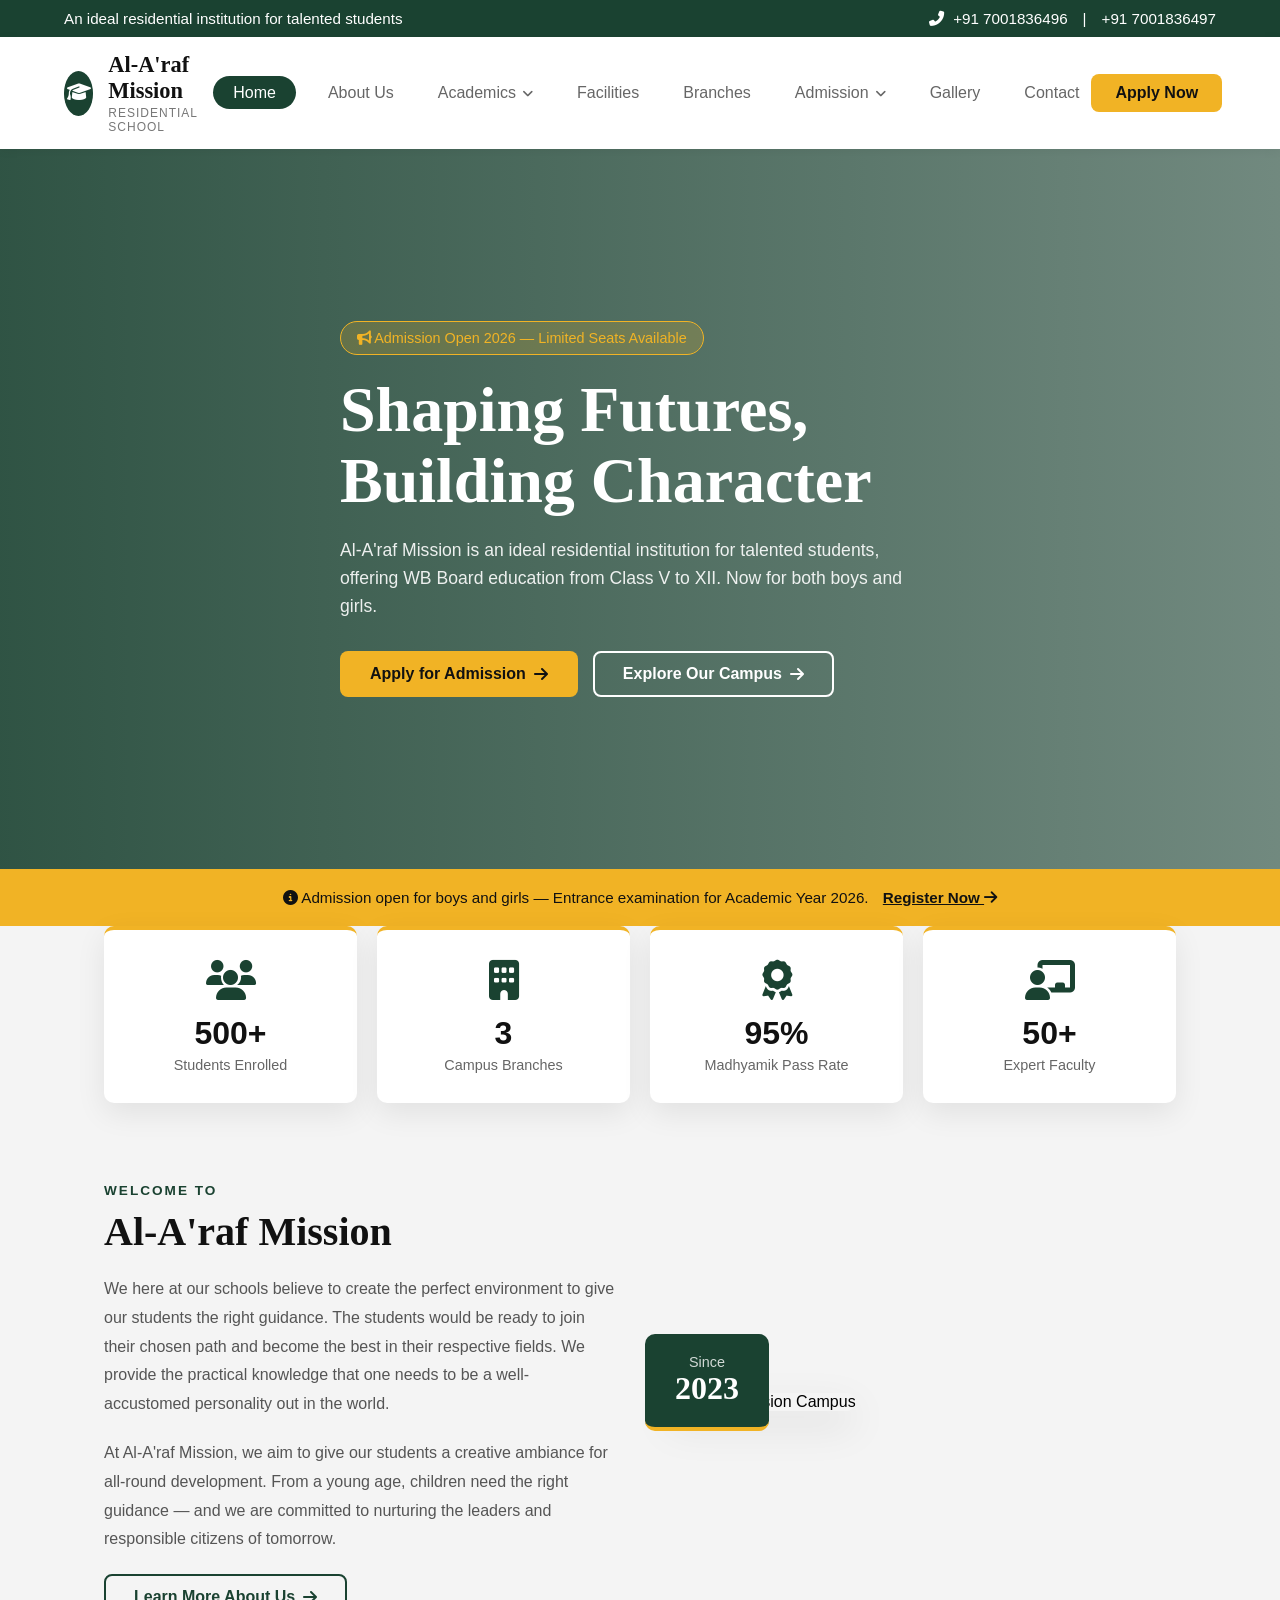
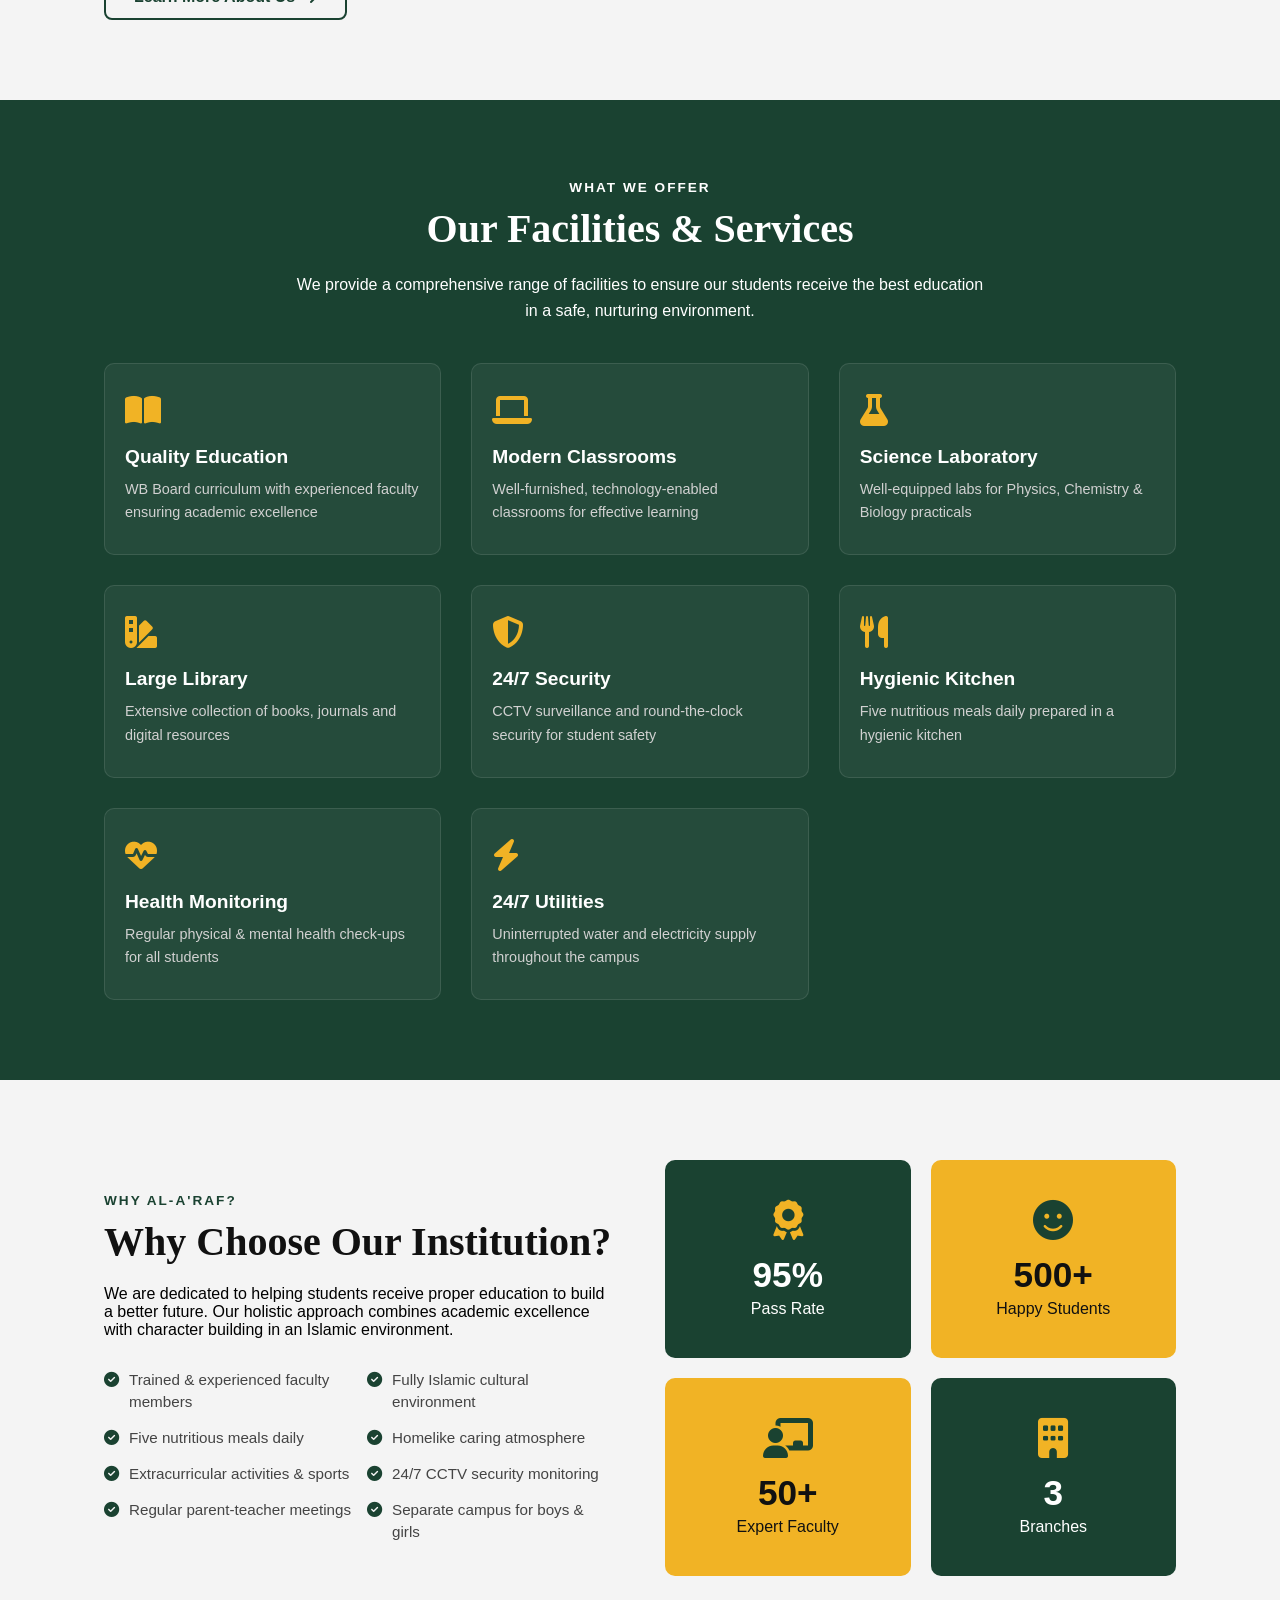
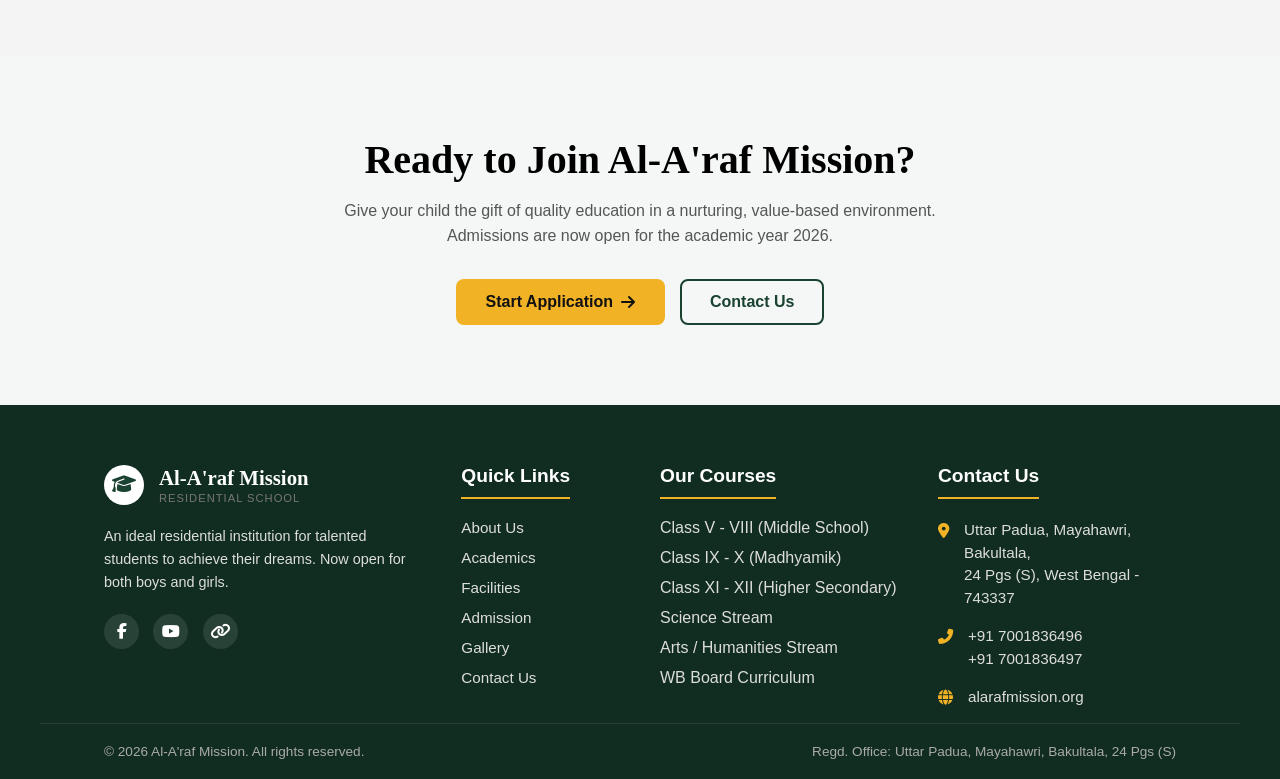
==== index.html @ 4e3180c4 "Update link for Faculty Members to faculty.html" ====
<!DOCTYPE html>
<html lang="en">
<head>
    <meta charset="UTF-8">
    <meta name="viewport" content="width=device-width, initial-scale=1.0">
    <title>Al-A'raf Mission Header</title>
    <link rel="stylesheet" href="https://cdnjs.cloudflare.com/ajax/libs/font-awesome/6.4.0/css/all.min.css">
    <link rel="stylesheet" href="index_style.css">
</head>
<body>
    <header>
        <div class="top-bar">
            <div class="top-bar-left">
                An ideal residential institution for talented students
            </div>
            <div class="top-bar-right">
                <span><i class="fas fa-phone-alt"></i> +91 7001836496</span>
                <span>|</span>
                <span>+91 7001836497</span>
            </div>
        </div>

        <nav class="main-header">
            <a href="#" class="logo-container">
                <div class="logo-icon">
                    <i class="fas fa-graduation-cap"></i>
                </div>
                <div class="logo-text">
                    <h1>Al-A'raf Mission</h1>
                    <p>Residential School</p>
                </div>
            </a>

            <div class="mobile-menu-icon" id="menu-icon">
                <i class="fas fa-bars"></i>
            </div>

            <ul class="nav-menu">
                <li><a href="#" class="active">Home</a></li>
                <li><a href="about_us.html">About Us</a></li>
                
                <li class="has-dropdown">
                    <a href="#">Academics</a>
                    <ul class="dropdown-menu">
                        <li><a href="Curriculum.html">Curriculum & Syllabus</a></li>
                        <li><a href="faculty.html">Faculty Members</a></li>
                        <li><a href="#">Academic Calendar</a></li>
                        <li><a href="#">Student Results</a></li>
                    </ul>
                </li>
                
                <li><a href="#">Facilities</a></li>
                <li><a href="#">Branches</a></li>
                
                <li class="has-dropdown">
                    <a href="#">Admission</a>
                    <ul class="dropdown-menu">
                        <li><a href="#">Admission Process</a></li>
                        <li><a href="#">Fee Structure</a></li>
                        <li><a href="#">Online Application Form</a></li>
                        <li><a href="#">FAQs</a></li>
                    </ul>
                </li>
                
                <li><a href="#">Gallery</a></li>
                <li><a href="#">Contact</a></li>
            </ul>

            <a href="#" class="cta-btn">Apply Now</a>
        </nav>
    </header>

    <section class="hero">
        <div class="hero-overlay"></div>
        <div class="container hero-content fade-up">
            <span class="badge"><i class="fas fa-bullhorn"></i> Admission Open 2026 — Limited Seats Available</span>
            <h1>Shaping Futures,<br>Building Character</h1>
            <p>Al-A'raf Mission is an ideal residential institution for talented students, offering WB Board education from Class V to XII. Now for both boys and girls.</p>
            <div class="hero-buttons">
                <a href="#" class="btn btn-primary">Apply for Admission <i class="fas fa-arrow-right"></i></a>
                <a href="#" class="btn btn-outline">Explore Our Campus <i class="fas fa-arrow-right"></i></a>
            </div>
        </div>
    </section>

    <div class="notice-bar">
        <div class="container">
            <i class="fas fa-info-circle"></i> Admission open for boys and girls — Entrance examination for Academic Year 2026. <a href="#">Register Now <i class="fas fa-arrow-right"></i></a>
        </div>
    </div>

    <section class="stats-section container">
        <div class="stats-grid">
            <div class="stat-card fade-up delay-1">
                <i class="fas fa-users"></i>
                <h3>500+</h3>
                <p>Students Enrolled</p>
            </div>
            <div class="stat-card fade-up delay-2">
                <i class="fas fa-building"></i>
                <h3>3</h3>
                <p>Campus Branches</p>
            </div>
            <div class="stat-card fade-up delay-3">
                <i class="fas fa-award"></i>
                <h3>95%</h3>
                <p>Madhyamik Pass Rate</p>
            </div>
            <div class="stat-card fade-up delay-4">
                <i class="fas fa-chalkboard-teacher"></i>
                <h3>50+</h3>
                <p>Expert Faculty</p>
            </div>
        </div>
    </section>

    <section class="about-section section-padding">
        <div class="container about-grid">
            <div class="about-text fade-up delay-1">
                <span class="section-subtitle">WELCOME TO</span>
                <h2 class="section-title">Al-A'raf Mission</h2>
                <p>We here at our schools believe to create the perfect environment to give our students the right guidance. The students would be ready to join their chosen path and become the best in their respective fields. We provide the practical knowledge that one needs to be a well-accustomed personality out in the world.</p>
                <p>At Al-A'raf Mission, we aim to give our students a creative ambiance for all-round development. From a young age, children need the right guidance — and we are committed to nurturing the leaders and responsible citizens of tomorrow.</p>
                <a href="#" class="btn btn-outline-dark">Learn More About Us <i class="fas fa-arrow-right"></i></a>
            </div>
            <div class="about-image fade-up delay-3">
                <img src="https://images.unsplash.com/photo-1541829070764-84a7d30dd3f3?ixlib=rb-4.0.3&auto=format&fit=crop&w=800&q=80" alt="Al-A'raf Mission Campus">
                <div class="year-badge">
                    <span>Since</span>
                    <strong>2023</strong>
                </div>
            </div>
        </div>
    </section>

    <section class="facilities-section section-padding">
        <div class="container text-center">
            <span class="section-subtitle text-light fade-up">WHAT WE OFFER</span>
            <h2 class="section-title text-light fade-up delay-1">Our Facilities & Services</h2>
            <p class="section-desc text-light fade-up delay-2">We provide a comprehensive range of facilities to ensure our students receive the best education in a safe, nurturing environment.</p>
            
            <div class="facilities-grid">
                <div class="facility-card fade-up delay-1">
                    <i class="fas fa-book-open"></i>
                    <h4>Quality Education</h4>
                    <p>WB Board curriculum with experienced faculty ensuring academic excellence</p>
                </div>
                <div class="facility-card fade-up delay-2">
                    <i class="fas fa-laptop"></i>
                    <h4>Modern Classrooms</h4>
                    <p>Well-furnished, technology-enabled classrooms for effective learning</p>
                </div>
                <div class="facility-card fade-up delay-3">
                    <i class="fas fa-flask"></i>
                    <h4>Science Laboratory</h4>
                    <p>Well-equipped labs for Physics, Chemistry & Biology practicals</p>
                </div>
                <div class="facility-card fade-up delay-4">
                    <i class="fas fa-swatchbook"></i>
                    <h4>Large Library</h4>
                    <p>Extensive collection of books, journals and digital resources</p>
                </div>
                <div class="facility-card fade-up delay-5">
                    <i class="fas fa-shield-alt"></i>
                    <h4>24/7 Security</h4>
                    <p>CCTV surveillance and round-the-clock security for student safety</p>
                </div>
                <div class="facility-card fade-up delay-6">
                    <i class="fas fa-utensils"></i>
                    <h4>Hygienic Kitchen</h4>
                    <p>Five nutritious meals daily prepared in a hygienic kitchen</p>
                </div>
                <div class="facility-card fade-up delay-7">
                    <i class="fas fa-heartbeat"></i>
                    <h4>Health Monitoring</h4>
                    <p>Regular physical & mental health check-ups for all students</p>
                </div>
                <div class="facility-card fade-up delay-8">
                    <i class="fas fa-bolt"></i>
                    <h4>24/7 Utilities</h4>
                    <p>Uninterrupted water and electricity supply throughout the campus</p>
                </div>
            </div>
        </div>
    </section>

    <section class="why-choose-section section-padding">
        <div class="container why-grid">
            <div class="why-text fade-up delay-1">
                <span class="section-subtitle">WHY AL-A'RAF?</span>
                <h2 class="section-title">Why Choose Our Institution?</h2>
                <p>We are dedicated to helping students receive proper education to build a better future. Our holistic approach combines academic excellence with character building in an Islamic environment.</p>
                
                <ul class="features-list">
                    <li><i class="fas fa-check-circle"></i> Trained & experienced faculty members</li>
                    <li><i class="fas fa-check-circle"></i> Fully Islamic cultural environment</li>
                    <li><i class="fas fa-check-circle"></i> Five nutritious meals daily</li>
                    <li><i class="fas fa-check-circle"></i> Homelike caring atmosphere</li>
                    <li><i class="fas fa-check-circle"></i> Extracurricular activities & sports</li>
                    <li><i class="fas fa-check-circle"></i> 24/7 CCTV security monitoring</li>
                    <li><i class="fas fa-check-circle"></i> Regular parent-teacher meetings</li>
                    <li><i class="fas fa-check-circle"></i> Separate campus for boys & girls</li>
                </ul>
            </div>
            
            <div class="why-stats-grid">
                <div class="w-stat bg-green fade-up delay-2">
                    <i class="fas fa-award"></i>
                    <h3>95%</h3>
                    <p>Pass Rate</p>
                </div>
                <div class="w-stat bg-yellow fade-up delay-3">
                    <i class="fas fa-smile"></i>
                    <h3>500+</h3>
                    <p>Happy Students</p>
                </div>
                <div class="w-stat bg-yellow fade-up delay-4">
                    <i class="fas fa-chalkboard-teacher"></i>
                    <h3>50+</h3>
                    <p>Expert Faculty</p>
                </div>
                <div class="w-stat bg-green fade-up delay-5">
                    <i class="fas fa-building"></i>
                    <h3>3</h3>
                    <p>Branches</p>
                </div>
            </div>
        </div>
    </section>

    <section class="cta-section section-padding fade-up">
        <div class="container text-center">
            <h2>Ready to Join Al-A'raf Mission?</h2>
            <p>Give your child the gift of quality education in a nurturing, value-based environment. Admissions are now open for the academic year 2026.</p>
            <div class="cta-buttons">
                <a href="#" class="btn btn-primary">Start Application <i class="fas fa-arrow-right"></i></a>
                <a href="#" class="btn btn-outline-dark">Contact Us</a>
            </div>
        </div>
    </section>

    <footer class="site-footer">
        <div class="container footer-grid">
            <div class="footer-col brand-col">
                <div class="footer-logo">
                    <div class="logo-icon"><i class="fas fa-graduation-cap"></i></div>
                    <div class="logo-text">
                        <h3>Al-A'raf Mission</h3>
                        <p>RESIDENTIAL SCHOOL</p>
                    </div>
                </div>
                <p class="footer-desc">An ideal residential institution for talented students to achieve their dreams. Now open for both boys and girls.</p>
                <div class="social-links">
                    <a href="#"><i class="fab fa-facebook-f"></i></a>
                    <a href="#"><i class="fab fa-youtube"></i></a>
                    <a href="#"><i class="fas fa-link"></i></a>
                </div>
            </div>

            <div class="footer-col">
                <h4>Quick Links</h4>
                <ul>
                    <li><a href="about_us.html">About Us</a></li>
                    <li><a href="#">Academics</a></li>
                    <li><a href="#">Facilities</a></li>
                    <li><a href="#">Admission</a></li>
                    <li><a href="#">Gallery</a></li>
                    <li><a href="#">Contact Us</a></li>
                </ul>
            </div>

            <div class="footer-col">
                <h4>Our Courses</h4>
                <ul>
                    <li>Class V - VIII (Middle School)</li>
                    <li>Class IX - X (Madhyamik)</li>
                    <li>Class XI - XII (Higher Secondary)</li>
                    <li>Science Stream</li>
                    <li>Arts / Humanities Stream</li>
                    <li>WB Board Curriculum</li>
                </ul>
            </div>

            <div class="footer-col contact-col">
                <h4>Contact Us</h4>
                <p><i class="fas fa-map-marker-alt"></i> Uttar Padua, Mayahawri, Bakultala,<br>24 Pgs (S), West Bengal - 743337</p>
                <p><i class="fas fa-phone-alt"></i> +91 7001836496<br>+91 7001836497</p>
                <p><i class="fas fa-globe"></i> alarafmission.org</p>
            </div>
        </div>
        
        <div class="footer-bottom container">
            <p>&copy; 2026 Al-A'raf Mission. All rights reserved.</p>
            <p>Regd. Office: Uttar Padua, Mayahawri, Bakultala, 24 Pgs (S)</p>
        </div>
    </footer>

    <script src="script.js"></script>
</body>
</html>
---- index_style.css ----
/* --- General Reset --- */
* {
    margin: 0;
    padding: 0;
    box-sizing: border-box;
    font-family: 'Segoe UI', Tahoma, Geneva, Verdana, sans-serif;
}

body {
    background-color: #f4f4f4;    
}
header {
    position: relative;
    z-index: 99999; /* Ensures the entire header block is on top */
}

/* --- Top Bar --- */
.top-bar {
    background-color: #1a4231;
    color: #ffffff;
    display: flex;
    justify-content: space-between;
    align-items: center;
    padding: 10px 5%;
    font-size: 0.95rem;
}

.top-bar-right {
    display: flex;
    align-items: center;
    gap: 15px;
}

.top-bar-right i {
    margin-right: 5px;
}

/* --- Main Navigation Bar --- */
.main-header {
    background-color: #ffffff;
    display: flex;
    justify-content: space-between;
    align-items: center;
    padding: 15px 5%;
    box-shadow: 0 2px 10px rgba(0,0,0,0.05);
    position: relative; 
    z-index: 9999; 
}

/* Logo Section */
.logo-container {
    display: flex;
    align-items: center;
    gap: 15px;
    text-decoration: none;
}

.logo-icon {
    background-color: #1a4231;
    color: white;
    width: 45px;
    height: 45px;
    border-radius: 50%;
    display: flex;
    justify-content: center;
    align-items: center;
    font-size: 1.2rem;
}

.logo-text h1 {
    color: #111;
    font-size: 1.4rem;
    font-family: Georgia, 'Times New Roman', Times, serif;
    margin-bottom: 2px;
}

.logo-text p {
    color: #777;
    font-size: 0.75rem;
    letter-spacing: 1px;
    text-transform: uppercase;
}

/* Navigation Menu (Desktop) */
.nav-menu {
    display: flex;
    list-style: none;
    align-items: center;
    gap: 20px;
}

.nav-menu li {
    position: relative; 
}

.nav-menu a {
    text-decoration: none;
    color: #666;
    font-size: 1rem;
    padding: 8px 12px;
    transition: all 0.3s ease;
    white-space: nowrap; 
}

.nav-menu a:hover {
    color: #1a4231;
}

.nav-menu a.active {
    background-color: #1a4231;
    color: #ffffff;
    border-radius: 20px;
    padding: 8px 20px;
}

/* Dropdown Submenus (Desktop) */
.dropdown-menu {
    position: absolute;
    top: 100%;
    left: 0;
    background-color: #ffffff;
    min-width: 200px;
    box-shadow: 0 4px 15px rgba(0,0,0,0.1);
    border-radius: 5px;
    list-style: none;
    padding: 10px 0;
    opacity: 0;
    visibility: hidden;
    transform: translateY(10px);
    transition: all 0.3s ease;
    z-index: 100;
}

.nav-menu li:hover .dropdown-menu {
    opacity: 1;
    visibility: visible;
    transform: translateY(0);
}

.dropdown-menu li {
    width: 100%;
}

.dropdown-menu a {
    display: block;
    padding: 10px 20px;
    color: #444;
    font-size: 0.95rem;
}

.dropdown-menu a:hover {
    background-color: #f4f4f4;
    color: #1a4231;
}

.has-dropdown > a::after {
    content: '\f107';
    font-family: 'Font Awesome 6 Free';
    font-weight: 900;
    margin-left: 6px;
    font-size: 0.8rem;
}

.cta-btn {
    background-color: #f1b325;
    color: #111;
    text-decoration: none;
    font-weight: bold;
    padding: 10px 24px;
    border-radius: 8px;
    transition: background-color 0.3s ease;
    white-space: nowrap;
}

.cta-btn:hover {
    background-color: #e0a31d;
}

/* --- Mobile Menu Icon --- */
.mobile-menu-icon {
    display: none;
    font-size: 1.5rem;
    color: #1a4231;
    cursor: pointer;
}

/* =========================================
    RESPONSIVE MEDIA QUERIES
   ========================================= */
@media screen and (max-width: 1080px) {
    .top-bar {
        flex-direction: column;
        text-align: center;
        gap: 8px;
        padding: 10px;
    }

    .mobile-menu-icon {
        display: block; 
    }

    .cta-btn {
        display: none; 
    }

    .main-header {
        position: relative;
    }

    .nav-menu {
        display: none !important; 
        flex-direction: column;
        position: absolute;
        top: 100%;
        left: 0;
        width: 100%;
        background-color: #ffffff;
        box-shadow: 0 8px 15px rgba(0,0,0,0.1); /* Slightly larger shadow for depth */
        padding: 0;
        z-index: 99999; /* BOOSTED Z-INDEX */
    }

    .nav-menu.show-menu {
        display: flex !important; 
    }

    .nav-menu li {
        width: 100%;
        text-align: left;
    }

    .nav-menu a {
        display: block;
        padding: 15px 20px;
        border-bottom: 1px solid #eee;
    }

    .nav-menu a.active {
        border-radius: 0; 
    }

    .dropdown-menu {
        position: static;
        box-shadow: none;
        opacity: 1;
        visibility: visible;
        display: none; 
        transform: none;
        padding-left: 20px;
        background-color: #f9f9f9;
    }

    .nav-menu li:hover .dropdown-menu {
        display: block;
    }
}

/* ==========================================
    UTILITIES & BASE STYLES
   ========================================== */
.container {
    max-width: 1200px;
    margin: 0 auto;
    padding: 0 5%;
}
.section-padding { padding: 80px 0; }
.text-center { text-align: center; }
.text-light { color: #fff !important; }

.section-subtitle {
    display: block;
    color: #1a4231;
    font-weight: 700;
    letter-spacing: 2px;
    font-size: 0.85rem;
    text-transform: uppercase;
    margin-bottom: 10px;
}
.section-title {
    font-size: 2.5rem;
    color: #111;
    font-family: Georgia, serif;
    margin-bottom: 20px;
}
.section-desc {
    color: #666;
    max-width: 700px;
    margin: 0 auto 40px auto;
    line-height: 1.6;
}

/* Buttons */
.btn {
    display: inline-flex;
    align-items: center;
    gap: 8px;
    padding: 12px 28px;
    border-radius: 8px;
    font-weight: 600;
    text-decoration: none;
    transition: all 0.3s ease;
    cursor: pointer;
    border: 2px solid transparent;
}
.btn-primary {
    background-color: #f1b325;
    color: #111;
}
.btn-primary:hover { background-color: #e0a31d; }

.btn-outline {
    border-color: #fff;
    color: #fff;
}
.btn-outline:hover { background-color: #fff; color: #111; }

.btn-outline-dark {
    border-color: #1a4231;
    color: #1a4231;
}
.btn-outline-dark:hover { background-color: #1a4231; color: #fff; }

/* ==========================================
    HERO SECTION
   ========================================== */
.hero {
    position: relative;
    background-image: url('https://homebase-hostel-hub.lovable.app/assets/hero-school-Dv2j_kcw.jpg');
    background-size: cover;
    background-position: center;
    min-height: 80vh;
    display: flex;
    align-items: center;
}
.hero-overlay {
    position: absolute;
    top: 0; left: 0; width: 100%; height: 100%;
    background: linear-gradient(to right, rgba(26, 66, 49, 0.9) 0%, rgba(26, 66, 49, 0.6) 100%);
}
.hero-content {
    position: relative;
    z-index: 2;
    color: #fff;
    max-width: 800px;
}
.hero .badge {
    display: inline-block;
    background: rgba(241, 179, 37, 0.2);
    color: #f1b325;
    padding: 8px 16px;
    border-radius: 20px;
    font-size: 0.9rem;
    margin-bottom: 20px;
    border: 1px solid #f1b325;
}
.hero h1 {
    font-family: Georgia, serif;
    font-size: 4rem;
    line-height: 1.1;
    margin-bottom: 20px;
}
.hero p {
    font-size: 1.1rem;
    line-height: 1.6;
    margin-bottom: 30px;
    opacity: 0.9;
    max-width: 600px;
}
.hero-buttons { display: flex; gap: 15px; flex-wrap: wrap; }

/* ==========================================
    NOTICE BAR
   ========================================== */
.notice-bar {
    background-color: #f1b325;
    color: #111;
    /* 20px top, 0 sides, 20px bottom to make room for the overlapping cards */
    padding: 20px 0 20px 0; 
    text-align: center;
    font-weight: 500;
    font-size: 0.95rem;
}
.notice-bar a {
    color: #111;
    font-weight: bold;
    margin-left: 10px;
}

/* ==========================================
    STATS SECTION
   ========================================== */
/* ==========================================
    STATS SECTION
   ========================================== */
.stats-section {
    margin-top: 50px; /* FIX: Changed from -40px to 50px to push it below the notice bar */
    position: relative;
    z-index: 5;
    margin-bottom: 60px;
}
.stats-grid {
    display: grid;
    grid-template-columns: repeat(auto-fit, minmax(220px, 1fr));
    gap: 20px;
}
.stat-card {
    background: #fff;
    padding: 30px 20px;
    text-align: center;
    border-radius: 10px;
    box-shadow: 0 10px 30px rgba(0,0,0,0.08);
    border-top: 4px solid #f1b325;
    transition: transform 0.3s;
}
.stat-card:hover { transform: translateY(-5px); }
.stat-card i {
    font-size: 2.5rem;
    color: #1a4231;
    margin-bottom: 15px;
}
.stat-card h3 { font-size: 2rem; color: #111; margin-bottom: 5px; }
.stat-card p { color: #666; font-size: 0.9rem; }

/* ==========================================
    ABOUT SECTION
   ========================================== */
.about-grid {
    display: grid;
    grid-template-columns: 1fr 1fr;
    gap: 50px;
    align-items: center;
}
.about-text p {
    color: #555;
    line-height: 1.8;
    margin-bottom: 20px;
}
.about-image { position: relative; }
.about-image img {
    width: 100%;
    border-radius: 10px;
    box-shadow: 0 15px 40px rgba(0,0,0,0.1);
}
.year-badge {
    position: absolute;
    bottom: -20px;
    left: -20px;
    background: #1a4231;
    color: #fff;
    padding: 20px 30px;
    border-radius: 10px;
    text-align: center;
    border-bottom: 4px solid #f1b325;
}
.year-badge span { display: block; font-size: 0.9rem; opacity: 0.8;}
.year-badge strong { font-size: 2rem; font-family: Georgia, serif;}

/* ==========================================
    FACILITIES SECTION
   ========================================== */
.facilities-section {
    background-color: #1a4231;
    color: #fff;
}
.facilities-section .section-subtitle { color: #f1b325; }
.facilities-grid {
    display: grid;
    grid-template-columns: repeat(auto-fit, minmax(250px, 1fr));
    gap: 30px;
    margin-top: 40px;
}
.facility-card {
    background: rgba(255, 255, 255, 0.05);
    padding: 30px 20px;
    border-radius: 10px;
    text-align: left;
    transition: background 0.3s;
    border: 1px solid rgba(255,255,255,0.1);
}
.facility-card:hover { background: rgba(255, 255, 255, 0.1); }
.facility-card i {
    font-size: 2rem;
    color: #f1b325;
    margin-bottom: 20px;
}
.facility-card h4 { font-size: 1.2rem; margin-bottom: 10px; }
.facility-card p { color: #d1d1d1; font-size: 0.9rem; line-height: 1.6; }

/* ==========================================
    WHY CHOOSE US SECTION
   ========================================== */
.why-grid {
    display: grid;
    grid-template-columns: 1fr 1fr;
    gap: 50px;
    align-items: center;
}
.features-list {
    list-style: none;
    display: grid;
    grid-template-columns: 1fr 1fr;
    gap: 15px;
    margin-top: 30px;
}
.features-list li {
    display: flex;
    align-items: flex-start;
    gap: 10px;
    color: #444;
    font-size: 0.95rem;
    line-height: 1.4;
}
.features-list i { color: #1a4231; margin-top: 3px;}

.why-stats-grid {
    display: grid;
    grid-template-columns: 1fr 1fr;
    gap: 20px;
}
.w-stat {
    padding: 40px 20px;
    text-align: center;
    border-radius: 10px;
    color: #fff;
}
.w-stat i { font-size: 2.5rem; margin-bottom: 15px; }
.w-stat h3 { font-size: 2.2rem; margin-bottom: 5px; }
.bg-green { background-color: #1a4231; }
.bg-green i { color: #f1b325; }
.bg-yellow { background-color: #f1b325; color: #111; }
.bg-yellow i { color: #1a4231; }

/* ==========================================
    CTA SECTION
   ========================================== */
.cta-section { background-color: #f4f7f6; }
.cta-section h2 { font-family: Georgia, serif; font-size: 2.5rem; margin-bottom: 15px;}
.cta-section p { color: #555; max-width: 600px; margin: 0 auto 30px auto; line-height: 1.6;}
.cta-buttons { display: flex; justify-content: center; gap: 15px; }

/* ==========================================
    FOOTER
   ========================================== */
.site-footer {
    background-color: #112d21;
    color: #ddd;
    padding-top: 60px;
}
.footer-grid {
    display: grid;
    grid-template-columns: 2fr 1fr 1.5fr 1.5fr;
    gap: 40px;
    margin-bottom: 40px;
}
.footer-logo { display: flex; align-items: center; gap: 15px; margin-bottom: 20px; color: #fff;}
.footer-logo .logo-icon {
    background: #fff; color: #1a4231;
    width: 40px; height: 40px; border-radius: 50%;
    display: flex; justify-content: center; align-items: center; font-size: 1.2rem;
}
.footer-logo h3 { font-family: Georgia, serif; font-size: 1.3rem; margin-bottom: 2px;}
.footer-logo p { font-size: 0.7rem; letter-spacing: 1px; }
.footer-desc { font-size: 0.9rem; line-height: 1.6; margin-bottom: 20px; }

.social-links a {
    display: inline-flex; justify-content: center; align-items: center;
    width: 35px; height: 35px; border-radius: 50%;
    background: rgba(255,255,255,0.1); color: #fff; text-decoration: none;
    margin-right: 10px; transition: background 0.3s;
}
.social-links a:hover { background: #f1b325; color: #111; }

.footer-col h4 { color: #fff; font-size: 1.2rem; margin-bottom: 20px; border-bottom: 2px solid #f1b325; padding-bottom: 10px; display: inline-block;}
.footer-col ul { list-style: none; padding: 0; }
.footer-col ul li { margin-bottom: 12px; }
.footer-col ul a { color: #ddd; text-decoration: none; transition: color 0.3s; font-size: 0.95rem;}
.footer-col ul a:hover { color: #f1b325; }

.contact-col p { display: flex; gap: 15px; margin-bottom: 15px; font-size: 0.95rem; line-height: 1.5;}
.contact-col i { color: #f1b325; margin-top: 4px; }

.footer-bottom {
    border-top: 1px solid rgba(255,255,255,0.1);
    padding: 20px 5%;
    display: flex;
    justify-content: space-between;
    font-size: 0.85rem;
    color: #aaa;
}

@media screen and (max-width: 992px) {
    .hero h1 { font-size: 3rem; }
    .about-grid, .why-grid { grid-template-columns: 1fr; gap: 40px; }
    .footer-grid { grid-template-columns: 1fr 1fr; }
}

@media screen and (max-width: 768px) {
    .hero { text-align: center; }
    .hero h1 { font-size: 2.5rem; }
    .hero p { margin-left: auto; margin-right: auto; }
    .hero-buttons { justify-content: center; }
    .features-list { grid-template-columns: 1fr; }
    .stats-section { margin-top: 20px; }
    .footer-grid { grid-template-columns: 1fr; }
    .footer-bottom { flex-direction: column; text-align: center; gap: 10px; }
}
@media screen and (max-width: 768px) {
    /* ... your other mobile rules ... */

    /* Reset the notice bar so it's normal size on phones */
    .notice-bar {
        padding: 15px 10px; 
    }
    
    /* Push the stats section down so it doesn't overlap on phones */
    .stats-section {
        margin-top: 30px; 
    }
}

/* ==========================================
    SCROLL ANIMATIONS
   ========================================== */
.fade-up {
    opacity: 0;
    transform: translateY(40px);
    transition: opacity 0.8s ease-out, transform 0.8s ease-out;
}

.fade-up.visible {
    opacity: 1;
    transform: translateY(0);
}

.delay-1 { transition-delay: 0.1s; }
.delay-2 { transition-delay: 0.2s; }
.delay-3 { transition-delay: 0.3s; }
.delay-4 { transition-delay: 0.4s; }
.delay-5 { transition-delay: 0.5s; }
.delay-6 { transition-delay: 0.6s; }
.delay-7 { transition-delay: 0.7s; }
.delay-8 { transition-delay: 0.8s; }


/* ==========================================
   ABOUT US PAGE STYLES
   ========================================== */

/* Page Header Banner */
.page-header-banner {
    background-color: #1a4231;
    padding: 80px 20px;
    border-bottom: 5px solid #f1b325;
}
.page-title {
    font-size: 3rem;
    font-family: Georgia, serif;
    margin-bottom: 15px;
}
.page-desc {
    font-size: 1.1rem;
    max-width: 600px;
    margin: 0 auto;
    opacity: 0.9;
}

/* Background Utility */
.bg-light {
    background-color: #fafafa;
}
.mt-4 {
    margin-top: 40px;
}

/* Who We Are Section */
.who-we-are-grid {
    display: grid;
    grid-template-columns: 1fr 1fr;
    gap: 60px;
    align-items: center;
}
.who-text p {
    color: #555;
    line-height: 1.8;
    margin-bottom: 20px;
    font-size: 1rem;
}
.who-image img {
    width: 100%;
    border-radius: 12px;
    box-shadow: 0 15px 40px rgba(0,0,0,0.1);
}

/* Reusable Icon Box */
.icon-box {
    background-color: #fdf5e6; /* Very light yellow */
    color: #f1b325; /* Dark yellow/gold */
    width: 60px;
    height: 60px;
    border-radius: 12px;
    display: flex;
    justify-content: center;
    align-items: center;
    font-size: 1.8rem;
    margin-bottom: 20px;
}

/* Mission & Vision Section */
.mission-vision-grid {
    display: grid;
    grid-template-columns: 1fr 1fr;
    gap: 40px;
}
.mv-card {
    background: #ffffff;
    padding: 40px;
    border-radius: 12px;
    border: 1px solid #eee;
    box-shadow: 0 5px 20px rgba(0,0,0,0.03);
    transition: transform 0.3s ease, box-shadow 0.3s ease;
}
.mv-card:hover {
    transform: translateY(-5px);
    box-shadow: 0 10px 30px rgba(0,0,0,0.08);
}
.mv-card h3 {
    font-family: Georgia, serif;
    font-size: 1.8rem;
    color: #111;
    margin-bottom: 15px;
}
.mv-card p {
    color: #555;
    line-height: 1.7;
}

/* Core Values Section */
.core-values-grid {
    display: grid;
    grid-template-columns: repeat(3, 1fr);
    gap: 30px;
    text-align: left;
}
.value-card {
    background: #ffffff;
    padding: 30px;
    border-radius: 12px;
    border: 1px solid #eee;
    box-shadow: 0 4px 15px rgba(0,0,0,0.03);
    transition: all 0.3s ease;
}
.value-card:hover {
    transform: translateY(-5px);
    box-shadow: 0 10px 25px rgba(0,0,0,0.08);
    border-color: #f1b325;
}
.value-card h4 {
    font-size: 1.3rem;
    color: #111;
    margin-bottom: 10px;
}
.value-card p {
    color: #666;
    line-height: 1.6;
    font-size: 0.95rem;
}

/* Responsive adjustments for new grids */
@media screen and (max-width: 992px) {
    .who-we-are-grid, 
    .mission-vision-grid {
        grid-template-columns: 1fr;
        gap: 40px;
    }
    .core-values-grid {
        grid-template-columns: 1fr 1fr;
    }
}

@media screen and (max-width: 768px) {
    .core-values-grid {
        grid-template-columns: 1fr;
    }
    .page-title {
        font-size: 2.2rem;
    }
}

/* ==========================================
   ACADEMICS PAGE STYLES
   ========================================== */

.mb-5 { margin-bottom: 40px; }

/* Curriculum Overview Grid */
.curriculum-overview-grid {
    display: grid;
    grid-template-columns: 1fr 1fr;
    gap: 40px;
    margin-top: 30px;
}

.curriculum-box {
    background: #fff;
    padding: 40px;
    border-radius: 12px;
    box-shadow: 0 5px 20px rgba(0,0,0,0.04);
    border-top: 4px solid #f1b325;
}

.curriculum-box h3 {
    font-family: Georgia, serif;
    font-size: 1.6rem;
    color: #111;
    margin-bottom: 20px;
}

.curriculum-list {
    list-style: none;
    padding: 0;
}

.curriculum-list li {
    display: flex;
    align-items: center;
    gap: 12px;
    padding: 12px 0;
    border-bottom: 1px solid #eee;
    color: #555;
    font-size: 1.05rem;
}

.curriculum-list li:last-child {
    border-bottom: none;
}

.curriculum-list i {
    color: #f1b325;
    font-size: 1.2rem;
}

/* Streams & Programs Grid (Syllabus) */
.streams-grid {
    display: grid;
    grid-template-columns: 1fr 1fr;
    gap: 30px;
}

.stream-card {
    background: #fff;
    padding: 35px;
    border-radius: 12px;
    border: 1px solid #eaeaea;
    box-shadow: 0 4px 15px rgba(0,0,0,0.03);
    transition: transform 0.3s ease, box-shadow 0.3s ease;
}

.stream-card:hover {
    transform: translateY(-5px);
    box-shadow: 0 10px 25px rgba(0,0,0,0.08);
}

.stream-header {
    display: flex;
    justify-content: space-between;
    margin-bottom: 15px;
}

.board-badge {
    background-color: #e8f5e9;
    color: #1a4231;
    padding: 4px 12px;
    border-radius: 20px;
    font-size: 0.8rem;
    font-weight: 600;
}

.class-badge {
    color: #666;
    font-size: 0.9rem;
    font-weight: 500;
}

.stream-card h3 {
    font-family: Georgia, serif;
    font-size: 1.5rem;
    color: #111;
    margin-bottom: 20px;
    padding-bottom: 15px;
    border-bottom: 1px solid #eee;
}

/* Subject Tags Layout */
.subject-tags {
    display: flex;
    flex-wrap: wrap;
    gap: 10px;
}

.tag {
    background-color: #fdf5e6;
    color: #b8860b;
    border: 1px solid #f1b325;
    padding: 6px 14px;
    border-radius: 20px;
    font-size: 0.85rem;
    font-weight: 500;
}

/* Achievements Grid */
.achievements-grid {
    display: grid;
    grid-template-columns: repeat(4, 1fr);
    gap: 20px;
    margin-top: 40px;
}

.achievement-card {
    background: rgba(255, 255, 255, 0.05);
    padding: 30px 20px;
    border-radius: 10px;
    border: 1px solid rgba(255,255,255,0.1);
    transition: background 0.3s;
}

.achievement-card:hover {
    background: rgba(255, 255, 255, 0.1);
}

.achievement-card i {
    font-size: 2.5rem;
    color: #f1b325;
    margin-bottom: 15px;
}

.achievement-card h3 {
    font-size: 2.2rem;
    margin-bottom: 5px;
}

.achievement-card p {
    color: #d1d1d1;
    font-size: 0.95rem;
}

/* Responsive Rules for Academics Page */
@media screen and (max-width: 992px) {
    .curriculum-overview-grid,
    .streams-grid {
        grid-template-columns: 1fr;
    }
    .achievements-grid {
        grid-template-columns: 1fr 1fr;
    }
}

@media screen and (max-width: 768px) {
    .achievements-grid {
        grid-template-columns: 1fr;
    }
}


/* --- Page-Specific Styles for Faculty Page --- *//* --- Page-Specific Styles for Faculty Page --- */
/* --- Page-Specific Styles for Faculty Page --- *//* --- Page-Specific Styles for Faculty Page --- */

        /* Common Page Banner */
        .page-banner {
            background-color: #1a4a3a; /* Theme dark green */
            color: #ffffff;
            padding: 80px 0;
            text-align: center;
        }
        .page-banner h1 {
            font-size: 2.8rem;
            margin-bottom: 15px;
            color: #f0c419; /* Theme yellow/gold */
        }
        .page-banner p {
            font-size: 1.1rem;
            opacity: 0.9;
        }

        /* Faculty Section */
        .faculty-section {
            padding: 60px 20px;
            background-color: #f4f7f6;
        }
        .container {
            max-width: 1200px;
            margin: 0 auto;
        }
        .section-header {
            text-align: center;
            margin-bottom: 50px;
        }
        .section-header h2 {
            font-size: 2.2rem;
            color: #1a4a3a;
            margin-bottom: 10px;
            position: relative;
            display: inline-block;
        }
        .section-header h2::after {
            content: '';
            display: block;
            width: 60px;
            height: 3px;
            background-color: #f0c419;
            margin: 10px auto 0;
        }
        .section-header p {
            color: #666;
            max-width: 700px;
            margin: 0 auto;
        }

        /* Faculty Grid & Cards */
        .faculty-grid {
            display: grid;
            grid-template-columns: repeat(auto-fit, minmax(300px, 1fr));
            gap: 30px;
        }
        .teacher-card {
            background-color: #fff;
            border-radius: 10px;
            overflow: hidden;
            box-shadow: 0 5px 15px rgba(0,0,0,0.08);
            transition: transform 0.3s ease, box-shadow 0.3s ease;
        }
        .teacher-card:hover {
            transform: translateY(-10px);
            box-shadow: 0 15px 30px rgba(0,0,0,0.12);
        }
        .teacher-image {
            height: 350px;
            overflow: hidden;
        }
        .teacher-image img {
            width: 100%;
            height: 100%;
            object-fit: cover;
            object-position: top center;
            transition: transform 0.5s ease;
        }
        .teacher-card:hover .teacher-image img {
            transform: scale(1.05);
        }
        .teacher-info {
            padding: 25px;
            text-align: center;
        }
        .teacher-info h3 {
            font-size: 1.4rem;
            color: #1a4a3a;
            margin-bottom: 5px;
        }
        .designation {
            display: block;
            font-weight: 600;
            color: #f0c419;
            margin-bottom: 15px;
        }
        .qualification {
            font-size: 0.9rem;
            color: #555;
            font-style: italic;
            margin-bottom: 15px;
            padding-bottom: 15px;
            border-bottom: 1px solid #eee;
        }
        .bio {
            font-size: 0.95rem;
            color: #666;
            line-height: 1.6;
        }
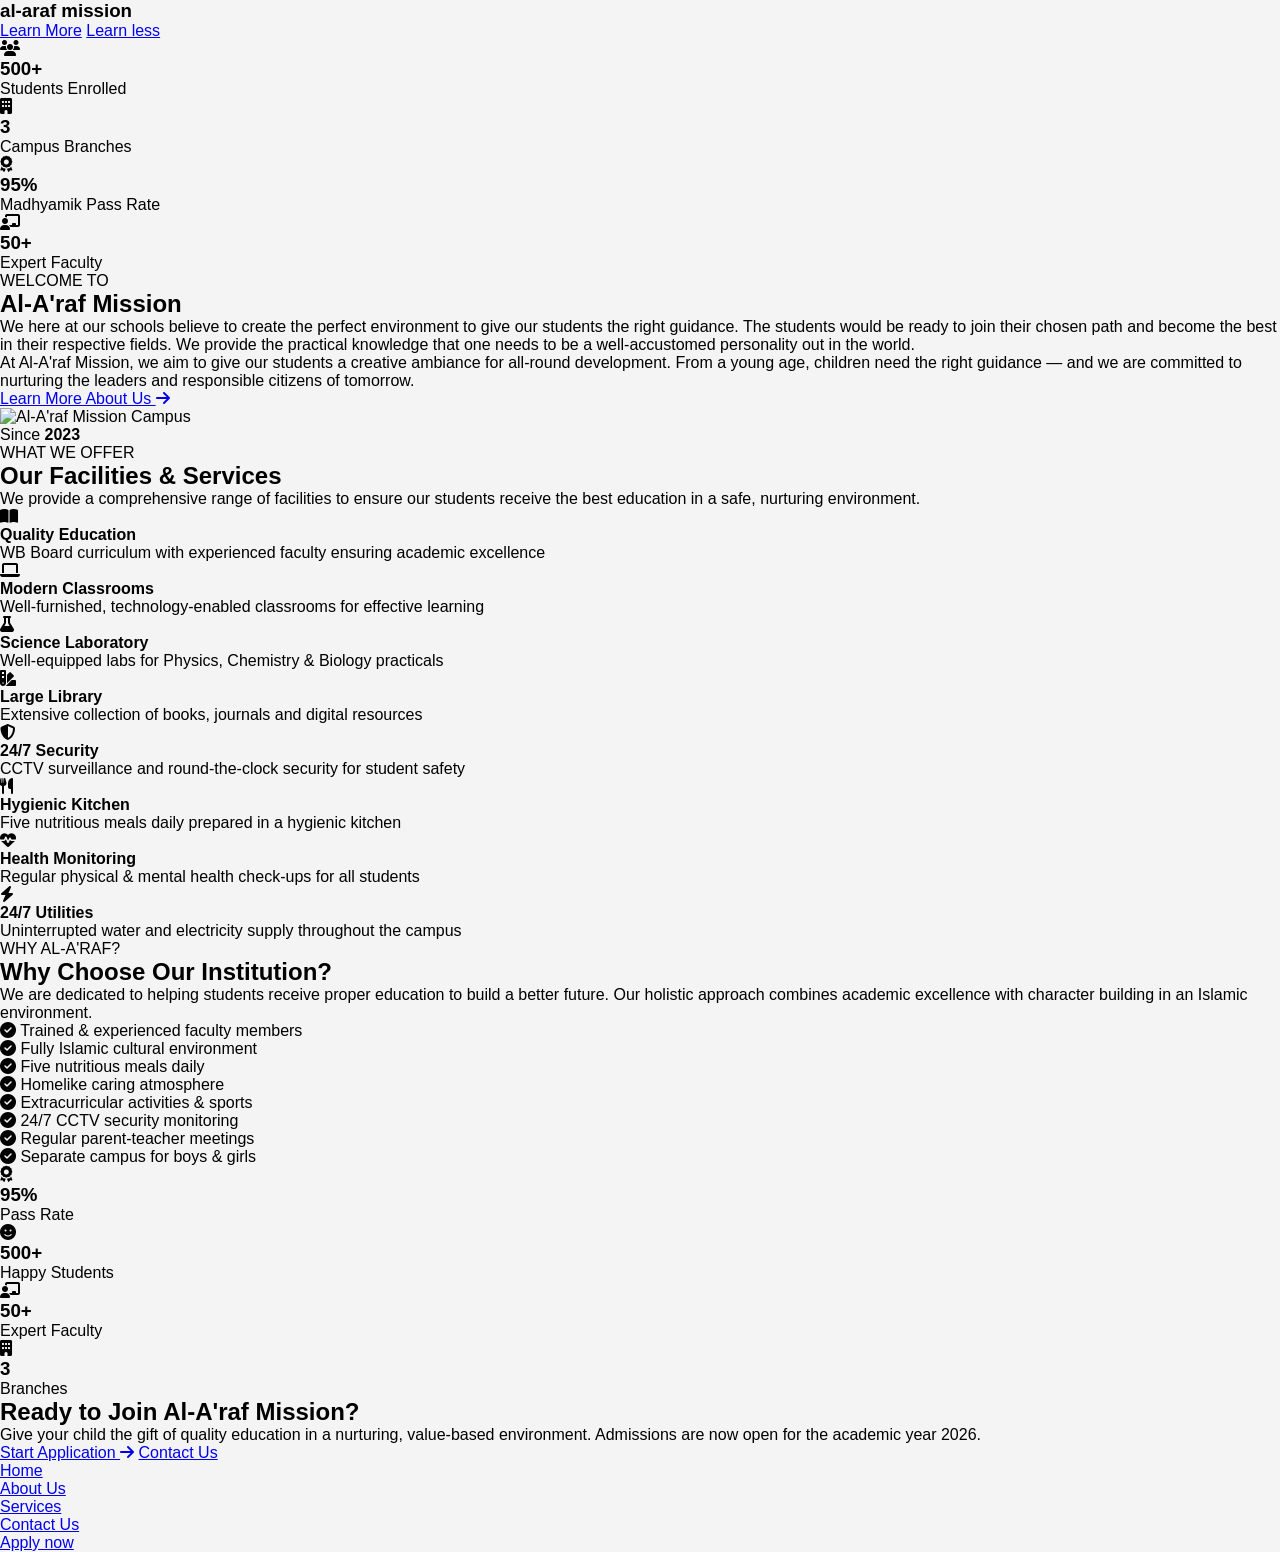
==== commit c72cb770: "Resolve merge conflicts and complete merge" ====
--- a/index.html
+++ b/index.html
@@ -8,85 +8,15 @@
     <link rel="stylesheet" href="index_style.css">
 </head>
 <body>
-    <header>
-        <div class="top-bar">
-            <div class="top-bar-left">
-                An ideal residential institution for talented students
-            </div>
-            <div class="top-bar-right">
-                <span><i class="fas fa-phone-alt"></i> +91 7001836496</span>
-                <span>|</span>
-                <span>+91 7001836497</span>
-            </div>
-        </div>
-
-        <nav class="main-header">
-            <a href="#" class="logo-container">
-                <div class="logo-icon">
-                    <i class="fas fa-graduation-cap"></i>
-                </div>
-                <div class="logo-text">
-                    <h1>Al-A'raf Mission</h1>
-                    <p>Residential School</p>
-                </div>
-            </a>
-
-            <div class="mobile-menu-icon" id="menu-icon">
-                <i class="fas fa-bars"></i>
-            </div>
-
-            <ul class="nav-menu">
-                <li><a href="#" class="active">Home</a></li>
-                <li><a href="about_us.html">About Us</a></li>
-                
-                <li class="has-dropdown">
-                    <a href="#">Academics</a>
-                    <ul class="dropdown-menu">
-                        <li><a href="Curriculum.html">Curriculum & Syllabus</a></li>
-                        <li><a href="faculty.html">Faculty Members</a></li>
-                        <li><a href="#">Academic Calendar</a></li>
-                        <li><a href="#">Student Results</a></li>
-                    </ul>
-                </li>
-                
-                <li><a href="#">Facilities</a></li>
-                <li><a href="#">Branches</a></li>
-                
-                <li class="has-dropdown">
-                    <a href="#">Admission</a>
-                    <ul class="dropdown-menu">
-                        <li><a href="#">Admission Process</a></li>
-                        <li><a href="#">Fee Structure</a></li>
-                        <li><a href="#">Online Application Form</a></li>
-                        <li><a href="#">FAQs</a></li>
-                    </ul>
-                </li>
-                
-                <li><a href="#">Gallery</a></li>
-                <li><a href="#">Contact</a></li>
-            </ul>
-
-            <a href="#" class="cta-btn">Apply Now</a>
-        </nav>
-    </header>
-
-    <section class="hero">
-        <div class="hero-overlay"></div>
-        <div class="container hero-content fade-up">
-            <span class="badge"><i class="fas fa-bullhorn"></i> Admission Open 2026 — Limited Seats Available</span>
-            <h1>Shaping Futures,<br>Building Character</h1>
-            <p>Al-A'raf Mission is an ideal residential institution for talented students, offering WB Board education from Class V to XII. Now for both boys and girls.</p>
-            <div class="hero-buttons">
-                <a href="#" class="btn btn-primary">Apply for Admission <i class="fas fa-arrow-right"></i></a>
-                <a href="#" class="btn btn-outline">Explore Our Campus <i class="fas fa-arrow-right"></i></a>
-            </div>
-        </div>
-    </section>
-
-    <div class="notice-bar">
-        <div class="container">
-            <i class="fas fa-info-circle"></i> Admission open for boys and girls — Entrance examination for Academic Year 2026. <a href="#">Register Now <i class="fas fa-arrow-right"></i></a>
-        </div>
+    <div class="tpo_container">
+        <span class="company_name">
+            <h3>al-araf mission</h3>
+        </span>
+        <span class="top_contact">
+            <!-- <img src="https://png.pngtree.com/element_our/sm/20180509/sm_5af2d4cf61c21.png" alt="call us"> -->
+            <a href="tel:+1234567890">Learn More</a>
+            <a href="tel:+1234567890">Learn less</a>
+        </span>    
     </div>
 
     <section class="stats-section container">
@@ -237,64 +167,13 @@
                 <a href="#" class="btn btn-outline-dark">Contact Us</a>
             </div>
         </div>
-    </section>
-
-    <footer class="site-footer">
-        <div class="container footer-grid">
-            <div class="footer-col brand-col">
-                <div class="footer-logo">
-                    <div class="logo-icon"><i class="fas fa-graduation-cap"></i></div>
-                    <div class="logo-text">
-                        <h3>Al-A'raf Mission</h3>
-                        <p>RESIDENTIAL SCHOOL</p>
-                    </div>
-                </div>
-                <p class="footer-desc">An ideal residential institution for talented students to achieve their dreams. Now open for both boys and girls.</p>
-                <div class="social-links">
-                    <a href="#"><i class="fab fa-facebook-f"></i></a>
-                    <a href="#"><i class="fab fa-youtube"></i></a>
-                    <a href="#"><i class="fas fa-link"></i></a>
-                </div>
-            </div>
-
-            <div class="footer-col">
-                <h4>Quick Links</h4>
-                <ul>
-                    <li><a href="about_us.html">About Us</a></li>
-                    <li><a href="#">Academics</a></li>
-                    <li><a href="#">Facilities</a></li>
-                    <li><a href="#">Admission</a></li>
-                    <li><a href="#">Gallery</a></li>
-                    <li><a href="#">Contact Us</a></li>
-                </ul>
-            </div>
-
-            <div class="footer-col">
-                <h4>Our Courses</h4>
-                <ul>
-                    <li>Class V - VIII (Middle School)</li>
-                    <li>Class IX - X (Madhyamik)</li>
-                    <li>Class XI - XII (Higher Secondary)</li>
-                    <li>Science Stream</li>
-                    <li>Arts / Humanities Stream</li>
-                    <li>WB Board Curriculum</li>
-                </ul>
-            </div>
-
-            <div class="footer-col contact-col">
-                <h4>Contact Us</h4>
-                <p><i class="fas fa-map-marker-alt"></i> Uttar Padua, Mayahawri, Bakultala,<br>24 Pgs (S), West Bengal - 743337</p>
-                <p><i class="fas fa-phone-alt"></i> +91 7001836496<br>+91 7001836497</p>
-                <p><i class="fas fa-globe"></i> alarafmission.org</p>
-            </div>
-        </div>
-        
-        <div class="footer-bottom container">
-            <p>&copy; 2026 Al-A'raf Mission. All rights reserved.</p>
-            <p>Regd. Office: Uttar Padua, Mayahawri, Bakultala, 24 Pgs (S)</p>
-        </div>
-    </footer>
-
-    <script src="script.js"></script>
+        <ul>
+            <li><a href="#">Home</a></li>
+            <li><a href="#">About Us</a></li>
+            <li><a href="#">Services</a></li>
+            <li><a href="#">Contact Us</a></li>
+        </ul>
+        <a href="https://www.google.com" target="_blank">Apply now</a>
+    </div>
 </body>
 </html>
--- a/index_style.css
+++ b/index_style.css
@@ -58,1020 +58,70 @@
 .logo-icon {
     background-color: #1a4231;
     color: white;
-    width: 45px;
-    height: 45px;
-    border-radius: 50%;
-    display: flex;
-    justify-content: center;
-    align-items: center;
-    font-size: 1.2rem;
-}
+    height: 30px;
 
-.logo-text h1 {
-    color: #111;
-    font-size: 1.4rem;
-    font-family: Georgia, 'Times New Roman', Times, serif;
-    margin-bottom: 2px;
-}
+    .top_contact a {
+        color: white;
+        text-decoration: none;
+        margin-left: 20px;
+        display: flex-end;
+        margin-right: 20px;
 
-.logo-text p {
-    color: #777;
-    font-size: 0.75rem;
-    letter-spacing: 1px;
-    text-transform: uppercase;
-}
+        &:hover {
+            text-decoration: wavy underline;
+            color: yellow;
+        }
 
-/* Navigation Menu (Desktop) */
-.nav-menu {
-    display: flex;
-    list-style: none;
-    align-items: center;
-    gap: 20px;
-}
-
-.nav-menu li {
-    position: relative; 
-}
-
-.nav-menu a {
-    text-decoration: none;
-    color: #666;
-    font-size: 1rem;
-    padding: 8px 12px;
-    transition: all 0.3s ease;
-    white-space: nowrap; 
-}
-
-.nav-menu a:hover {
-    color: #1a4231;
-}
-
-.nav-menu a.active {
-    background-color: #1a4231;
-    color: #ffffff;
-    border-radius: 20px;
-    padding: 8px 20px;
-}
-
-/* Dropdown Submenus (Desktop) */
-.dropdown-menu {
-    position: absolute;
-    top: 100%;
-    left: 0;
-    background-color: #ffffff;
-    min-width: 200px;
-    box-shadow: 0 4px 15px rgba(0,0,0,0.1);
-    border-radius: 5px;
-    list-style: none;
-    padding: 10px 0;
-    opacity: 0;
-    visibility: hidden;
-    transform: translateY(10px);
-    transition: all 0.3s ease;
-    z-index: 100;
-}
-
-.nav-menu li:hover .dropdown-menu {
-    opacity: 1;
-    visibility: visible;
-    transform: translateY(0);
-}
-
-.dropdown-menu li {
-    width: 100%;
-}
-
-.dropdown-menu a {
-    display: block;
-    padding: 10px 20px;
-    color: #444;
-    font-size: 0.95rem;
-}
-
-.dropdown-menu a:hover {
-    background-color: #f4f4f4;
-    color: #1a4231;
-}
-
-.has-dropdown > a::after {
-    content: '\f107';
-    font-family: 'Font Awesome 6 Free';
-    font-weight: 900;
-    margin-left: 6px;
-    font-size: 0.8rem;
-}
-
-.cta-btn {
-    background-color: #f1b325;
-    color: #111;
-    text-decoration: none;
-    font-weight: bold;
-    padding: 10px 24px;
-    border-radius: 8px;
-    transition: background-color 0.3s ease;
-    white-space: nowrap;
-}
-
-.cta-btn:hover {
-    background-color: #e0a31d;
-}
-
-/* --- Mobile Menu Icon --- */
-.mobile-menu-icon {
-    display: none;
-    font-size: 1.5rem;
-    color: #1a4231;
-    cursor: pointer;
-}
-
-/* =========================================
-    RESPONSIVE MEDIA QUERIES
-   ========================================= */
-@media screen and (max-width: 1080px) {
-    .top-bar {
-        flex-direction: column;
-        text-align: center;
-        gap: 8px;
-        padding: 10px;
+        img{
+            width: 20px;
+            height: 20px;
+        }
     }
 
-    .mobile-menu-icon {
-        display: block; 
-    }
-
-    .cta-btn {
-        display: none; 
-    }
-
-    .main-header {
-        position: relative;
-    }
-
-    .nav-menu {
-        display: none !important; 
-        flex-direction: column;
-        position: absolute;
-        top: 100%;
-        left: 0;
-        width: 100%;
-        background-color: #ffffff;
-        box-shadow: 0 8px 15px rgba(0,0,0,0.1); /* Slightly larger shadow for depth */
-        padding: 0;
-        z-index: 99999; /* BOOSTED Z-INDEX */
-    }
-
-    .nav-menu.show-menu {
-        display: flex !important; 
-    }
-
-    .nav-menu li {
-        width: 100%;
-        text-align: left;
-    }
-
-    .nav-menu a {
-        display: block;
-        padding: 15px 20px;
-        border-bottom: 1px solid #eee;
-    }
-
-    .nav-menu a.active {
-        border-radius: 0; 
-    }
-
-    .dropdown-menu {
-        position: static;
-        box-shadow: none;
-        opacity: 1;
-        visibility: visible;
-        display: none; 
-        transform: none;
-        padding-left: 20px;
-        background-color: #f9f9f9;
-    }
-
-    .nav-menu li:hover .dropdown-menu {
-        display: block;
+    .company_name {
+        margin-left: 20px;
     }
 }
 
-/* ==========================================
-    UTILITIES & BASE STYLES
-   ========================================== */
-.container {
-    max-width: 1200px;
-    margin: 0 auto;
-    padding: 0 5%;
-}
-.section-padding { padding: 80px 0; }
-.text-center { text-align: center; }
-.text-light { color: #fff !important; }
-
-.section-subtitle {
-    display: block;
-    color: #1a4231;
-    font-weight: 700;
-    letter-spacing: 2px;
-    font-size: 0.85rem;
-    text-transform: uppercase;
-    margin-bottom: 10px;
-}
-.section-title {
-    font-size: 2.5rem;
-    color: #111;
-    font-family: Georgia, serif;
-    margin-bottom: 20px;
-}
-.section-desc {
-    color: #666;
-    max-width: 700px;
-    margin: 0 auto 40px auto;
-    line-height: 1.6;
-}
-
-/* Buttons */
-.btn {
-    display: inline-flex;
-    align-items: center;
-    gap: 8px;
-    padding: 12px 28px;
-    border-radius: 8px;
-    font-weight: 600;
-    text-decoration: none;
-    transition: all 0.3s ease;
-    cursor: pointer;
-    border: 2px solid transparent;
-}
-.btn-primary {
-    background-color: #f1b325;
-    color: #111;
-}
-.btn-primary:hover { background-color: #e0a31d; }
-
-.btn-outline {
-    border-color: #fff;
-    color: #fff;
-}
-.btn-outline:hover { background-color: #fff; color: #111; }
-
-.btn-outline-dark {
-    border-color: #1a4231;
-    color: #1a4231;
-}
-.btn-outline-dark:hover { background-color: #1a4231; color: #fff; }
-
-/* ==========================================
-    HERO SECTION
-   ========================================== */
-.hero {
-    position: relative;
-    background-image: url('https://homebase-hostel-hub.lovable.app/assets/hero-school-Dv2j_kcw.jpg');
-    background-size: cover;
-    background-position: center;
-    min-height: 80vh;
+.navbar {
+    background-color: rgb(255, 255, 255);
+    padding: 10px;
+    color: rgb(0, 62, 12);
     display: flex;
     align-items: center;
-}
-.hero-overlay {
-    position: absolute;
-    top: 0; left: 0; width: 100%; height: 100%;
-    background: linear-gradient(to right, rgba(26, 66, 49, 0.9) 0%, rgba(26, 66, 49, 0.6) 100%);
-}
-.hero-content {
-    position: relative;
-    z-index: 2;
-    color: #fff;
-    max-width: 800px;
-}
-.hero .badge {
-    display: inline-block;
-    background: rgba(241, 179, 37, 0.2);
-    color: #f1b325;
-    padding: 8px 16px;
-    border-radius: 20px;
-    font-size: 0.9rem;
-    margin-bottom: 20px;
-    border: 1px solid #f1b325;
-}
-.hero h1 {
-    font-family: Georgia, serif;
-    font-size: 4rem;
-    line-height: 1.1;
-    margin-bottom: 20px;
-}
-.hero p {
-    font-size: 1.1rem;
-    line-height: 1.6;
-    margin-bottom: 30px;
-    opacity: 0.9;
-    max-width: 600px;
-}
-.hero-buttons { display: flex; gap: 15px; flex-wrap: wrap; }
 
-/* ==========================================
-    NOTICE BAR
-   ========================================== */
-.notice-bar {
-    background-color: #f1b325;
-    color: #111;
-    /* 20px top, 0 sides, 20px bottom to make room for the overlapping cards */
-    padding: 20px 0 20px 0; 
-    text-align: center;
-    font-weight: 500;
-    font-size: 0.95rem;
-}
-.notice-bar a {
-    color: #111;
-    font-weight: bold;
-    margin-left: 10px;
-}
+    .logo {
+        font-size: 24px;
+        font-weight: bold;
+        margin-right: 20px;
+        display: flex;
 
-/* ==========================================
-    STATS SECTION
-   ========================================== */
-/* ==========================================
-    STATS SECTION
-   ========================================== */
-.stats-section {
-    margin-top: 50px; /* FIX: Changed from -40px to 50px to push it below the notice bar */
-    position: relative;
-    z-index: 5;
-    margin-bottom: 60px;
-}
-.stats-grid {
-    display: grid;
-    grid-template-columns: repeat(auto-fit, minmax(220px, 1fr));
-    gap: 20px;
-}
-.stat-card {
-    background: #fff;
-    padding: 30px 20px;
-    text-align: center;
-    border-radius: 10px;
-    box-shadow: 0 10px 30px rgba(0,0,0,0.08);
-    border-top: 4px solid #f1b325;
-    transition: transform 0.3s;
-}
-.stat-card:hover { transform: translateY(-5px); }
-.stat-card i {
-    font-size: 2.5rem;
-    color: #1a4231;
-    margin-bottom: 15px;
-}
-.stat-card h3 { font-size: 2rem; color: #111; margin-bottom: 5px; }
-.stat-card p { color: #666; font-size: 0.9rem; }
+        p{
+            margin: 0;
+            padding: 0;
+        }
+    }
 
-/* ==========================================
-    ABOUT SECTION
-   ========================================== */
-.about-grid {
-    display: grid;
-    grid-template-columns: 1fr 1fr;
-    gap: 50px;
-    align-items: center;
-}
-.about-text p {
-    color: #555;
-    line-height: 1.8;
-    margin-bottom: 20px;
-}
-.about-image { position: relative; }
-.about-image img {
-    width: 100%;
-    border-radius: 10px;
-    box-shadow: 0 15px 40px rgba(0,0,0,0.1);
-}
-.year-badge {
-    position: absolute;
-    bottom: -20px;
-    left: -20px;
-    background: #1a4231;
-    color: #fff;
-    padding: 20px 30px;
-    border-radius: 10px;
-    text-align: center;
-    border-bottom: 4px solid #f1b325;
-}
-.year-badge span { display: block; font-size: 0.9rem; opacity: 0.8;}
-.year-badge strong { font-size: 2rem; font-family: Georgia, serif;}
+    ul {
+        list-style-type: none;
+        margin: 0;
+        padding: 0;
+        display: flex;
+        justify-content: center;
 
-/* ==========================================
-    FACILITIES SECTION
-   ========================================== */
-.facilities-section {
-    background-color: #1a4231;
-    color: #fff;
-}
-.facilities-section .section-subtitle { color: #f1b325; }
-.facilities-grid {
-    display: grid;
-    grid-template-columns: repeat(auto-fit, minmax(250px, 1fr));
-    gap: 30px;
-    margin-top: 40px;
-}
-.facility-card {
-    background: rgba(255, 255, 255, 0.05);
-    padding: 30px 20px;
-    border-radius: 10px;
-    text-align: left;
-    transition: background 0.3s;
-    border: 1px solid rgba(255,255,255,0.1);
-}
-.facility-card:hover { background: rgba(255, 255, 255, 0.1); }
-.facility-card i {
-    font-size: 2rem;
-    color: #f1b325;
-    margin-bottom: 20px;
-}
-.facility-card h4 { font-size: 1.2rem; margin-bottom: 10px; }
-.facility-card p { color: #d1d1d1; font-size: 0.9rem; line-height: 1.6; }
+        li {
+            margin: 0 15px;
 
-/* ==========================================
-    WHY CHOOSE US SECTION
-   ========================================== */
-.why-grid {
-    display: grid;
-    grid-template-columns: 1fr 1fr;
-    gap: 50px;
-    align-items: center;
-}
-.features-list {
-    list-style: none;
-    display: grid;
-    grid-template-columns: 1fr 1fr;
-    gap: 15px;
-    margin-top: 30px;
-}
-.features-list li {
-    display: flex;
-    align-items: flex-start;
-    gap: 10px;
-    color: #444;
-    font-size: 0.95rem;
-    line-height: 1.4;
-}
-.features-list i { color: #1a4231; margin-top: 3px;}
+            a {
+                color: rgb(1, 63, 16);
+                text-decoration: none;
+                font-size: 18px;
 
-.why-stats-grid {
-    display: grid;
-    grid-template-columns: 1fr 1fr;
-    gap: 20px;
-}
-.w-stat {
-    padding: 40px 20px;
-    text-align: center;
-    border-radius: 10px;
-    color: #fff;
-}
-.w-stat i { font-size: 2.5rem; margin-bottom: 15px; }
-.w-stat h3 { font-size: 2.2rem; margin-bottom: 5px; }
-.bg-green { background-color: #1a4231; }
-.bg-green i { color: #f1b325; }
-.bg-yellow { background-color: #f1b325; color: #111; }
-.bg-yellow i { color: #1a4231; }
-
-/* ==========================================
-    CTA SECTION
-   ========================================== */
-.cta-section { background-color: #f4f7f6; }
-.cta-section h2 { font-family: Georgia, serif; font-size: 2.5rem; margin-bottom: 15px;}
-.cta-section p { color: #555; max-width: 600px; margin: 0 auto 30px auto; line-height: 1.6;}
-.cta-buttons { display: flex; justify-content: center; gap: 15px; }
-
-/* ==========================================
-    FOOTER
-   ========================================== */
-.site-footer {
-    background-color: #112d21;
-    color: #ddd;
-    padding-top: 60px;
-}
-.footer-grid {
-    display: grid;
-    grid-template-columns: 2fr 1fr 1.5fr 1.5fr;
-    gap: 40px;
-    margin-bottom: 40px;
-}
-.footer-logo { display: flex; align-items: center; gap: 15px; margin-bottom: 20px; color: #fff;}
-.footer-logo .logo-icon {
-    background: #fff; color: #1a4231;
-    width: 40px; height: 40px; border-radius: 50%;
-    display: flex; justify-content: center; align-items: center; font-size: 1.2rem;
-}
-.footer-logo h3 { font-family: Georgia, serif; font-size: 1.3rem; margin-bottom: 2px;}
-.footer-logo p { font-size: 0.7rem; letter-spacing: 1px; }
-.footer-desc { font-size: 0.9rem; line-height: 1.6; margin-bottom: 20px; }
-
-.social-links a {
-    display: inline-flex; justify-content: center; align-items: center;
-    width: 35px; height: 35px; border-radius: 50%;
-    background: rgba(255,255,255,0.1); color: #fff; text-decoration: none;
-    margin-right: 10px; transition: background 0.3s;
-}
-.social-links a:hover { background: #f1b325; color: #111; }
-
-.footer-col h4 { color: #fff; font-size: 1.2rem; margin-bottom: 20px; border-bottom: 2px solid #f1b325; padding-bottom: 10px; display: inline-block;}
-.footer-col ul { list-style: none; padding: 0; }
-.footer-col ul li { margin-bottom: 12px; }
-.footer-col ul a { color: #ddd; text-decoration: none; transition: color 0.3s; font-size: 0.95rem;}
-.footer-col ul a:hover { color: #f1b325; }
-
-.contact-col p { display: flex; gap: 15px; margin-bottom: 15px; font-size: 0.95rem; line-height: 1.5;}
-.contact-col i { color: #f1b325; margin-top: 4px; }
-
-.footer-bottom {
-    border-top: 1px solid rgba(255,255,255,0.1);
-    padding: 20px 5%;
-    display: flex;
-    justify-content: space-between;
-    font-size: 0.85rem;
-    color: #aaa;
-}
-
-@media screen and (max-width: 992px) {
-    .hero h1 { font-size: 3rem; }
-    .about-grid, .why-grid { grid-template-columns: 1fr; gap: 40px; }
-    .footer-grid { grid-template-columns: 1fr 1fr; }
-}
-
-@media screen and (max-width: 768px) {
-    .hero { text-align: center; }
-    .hero h1 { font-size: 2.5rem; }
-    .hero p { margin-left: auto; margin-right: auto; }
-    .hero-buttons { justify-content: center; }
-    .features-list { grid-template-columns: 1fr; }
-    .stats-section { margin-top: 20px; }
-    .footer-grid { grid-template-columns: 1fr; }
-    .footer-bottom { flex-direction: column; text-align: center; gap: 10px; }
-}
-@media screen and (max-width: 768px) {
-    /* ... your other mobile rules ... */
-
-    /* Reset the notice bar so it's normal size on phones */
-    .notice-bar {
-        padding: 15px 10px; 
+                &:hover {
+                    text-decoration: wavy underline;
+                    color: yellow;
+                }
+            }
+        }
     }
-    
-    /* Push the stats section down so it doesn't overlap on phones */
-    .stats-section {
-        margin-top: 30px; 
-    }
-}
-
-/* ==========================================
-    SCROLL ANIMATIONS
-   ========================================== */
-.fade-up {
-    opacity: 0;
-    transform: translateY(40px);
-    transition: opacity 0.8s ease-out, transform 0.8s ease-out;
-}
-
-.fade-up.visible {
-    opacity: 1;
-    transform: translateY(0);
-}
-
-.delay-1 { transition-delay: 0.1s; }
-.delay-2 { transition-delay: 0.2s; }
-.delay-3 { transition-delay: 0.3s; }
-.delay-4 { transition-delay: 0.4s; }
-.delay-5 { transition-delay: 0.5s; }
-.delay-6 { transition-delay: 0.6s; }
-.delay-7 { transition-delay: 0.7s; }
-.delay-8 { transition-delay: 0.8s; }
-
-
-/* ==========================================
-   ABOUT US PAGE STYLES
-   ========================================== */
-
-/* Page Header Banner */
-.page-header-banner {
-    background-color: #1a4231;
-    padding: 80px 20px;
-    border-bottom: 5px solid #f1b325;
-}
-.page-title {
-    font-size: 3rem;
-    font-family: Georgia, serif;
-    margin-bottom: 15px;
-}
-.page-desc {
-    font-size: 1.1rem;
-    max-width: 600px;
-    margin: 0 auto;
-    opacity: 0.9;
-}
-
-/* Background Utility */
-.bg-light {
-    background-color: #fafafa;
-}
-.mt-4 {
-    margin-top: 40px;
-}
-
-/* Who We Are Section */
-.who-we-are-grid {
-    display: grid;
-    grid-template-columns: 1fr 1fr;
-    gap: 60px;
-    align-items: center;
-}
-.who-text p {
-    color: #555;
-    line-height: 1.8;
-    margin-bottom: 20px;
-    font-size: 1rem;
-}
-.who-image img {
-    width: 100%;
-    border-radius: 12px;
-    box-shadow: 0 15px 40px rgba(0,0,0,0.1);
-}
-
-/* Reusable Icon Box */
-.icon-box {
-    background-color: #fdf5e6; /* Very light yellow */
-    color: #f1b325; /* Dark yellow/gold */
-    width: 60px;
-    height: 60px;
-    border-radius: 12px;
-    display: flex;
-    justify-content: center;
-    align-items: center;
-    font-size: 1.8rem;
-    margin-bottom: 20px;
-}
-
-/* Mission & Vision Section */
-.mission-vision-grid {
-    display: grid;
-    grid-template-columns: 1fr 1fr;
-    gap: 40px;
-}
-.mv-card {
-    background: #ffffff;
-    padding: 40px;
-    border-radius: 12px;
-    border: 1px solid #eee;
-    box-shadow: 0 5px 20px rgba(0,0,0,0.03);
-    transition: transform 0.3s ease, box-shadow 0.3s ease;
-}
-.mv-card:hover {
-    transform: translateY(-5px);
-    box-shadow: 0 10px 30px rgba(0,0,0,0.08);
-}
-.mv-card h3 {
-    font-family: Georgia, serif;
-    font-size: 1.8rem;
-    color: #111;
-    margin-bottom: 15px;
-}
-.mv-card p {
-    color: #555;
-    line-height: 1.7;
-}
-
-/* Core Values Section */
-.core-values-grid {
-    display: grid;
-    grid-template-columns: repeat(3, 1fr);
-    gap: 30px;
-    text-align: left;
-}
-.value-card {
-    background: #ffffff;
-    padding: 30px;
-    border-radius: 12px;
-    border: 1px solid #eee;
-    box-shadow: 0 4px 15px rgba(0,0,0,0.03);
-    transition: all 0.3s ease;
-}
-.value-card:hover {
-    transform: translateY(-5px);
-    box-shadow: 0 10px 25px rgba(0,0,0,0.08);
-    border-color: #f1b325;
-}
-.value-card h4 {
-    font-size: 1.3rem;
-    color: #111;
-    margin-bottom: 10px;
-}
-.value-card p {
-    color: #666;
-    line-height: 1.6;
-    font-size: 0.95rem;
-}
-
-/* Responsive adjustments for new grids */
-@media screen and (max-width: 992px) {
-    .who-we-are-grid, 
-    .mission-vision-grid {
-        grid-template-columns: 1fr;
-        gap: 40px;
-    }
-    .core-values-grid {
-        grid-template-columns: 1fr 1fr;
-    }
-}
-
-@media screen and (max-width: 768px) {
-    .core-values-grid {
-        grid-template-columns: 1fr;
-    }
-    .page-title {
-        font-size: 2.2rem;
-    }
-}
-
-/* ==========================================
-   ACADEMICS PAGE STYLES
-   ========================================== */
-
-.mb-5 { margin-bottom: 40px; }
-
-/* Curriculum Overview Grid */
-.curriculum-overview-grid {
-    display: grid;
-    grid-template-columns: 1fr 1fr;
-    gap: 40px;
-    margin-top: 30px;
-}
-
-.curriculum-box {
-    background: #fff;
-    padding: 40px;
-    border-radius: 12px;
-    box-shadow: 0 5px 20px rgba(0,0,0,0.04);
-    border-top: 4px solid #f1b325;
-}
-
-.curriculum-box h3 {
-    font-family: Georgia, serif;
-    font-size: 1.6rem;
-    color: #111;
-    margin-bottom: 20px;
-}
-
-.curriculum-list {
-    list-style: none;
-    padding: 0;
-}
-
-.curriculum-list li {
-    display: flex;
-    align-items: center;
-    gap: 12px;
-    padding: 12px 0;
-    border-bottom: 1px solid #eee;
-    color: #555;
-    font-size: 1.05rem;
-}
-
-.curriculum-list li:last-child {
-    border-bottom: none;
-}
-
-.curriculum-list i {
-    color: #f1b325;
-    font-size: 1.2rem;
-}
-
-/* Streams & Programs Grid (Syllabus) */
-.streams-grid {
-    display: grid;
-    grid-template-columns: 1fr 1fr;
-    gap: 30px;
-}
-
-.stream-card {
-    background: #fff;
-    padding: 35px;
-    border-radius: 12px;
-    border: 1px solid #eaeaea;
-    box-shadow: 0 4px 15px rgba(0,0,0,0.03);
-    transition: transform 0.3s ease, box-shadow 0.3s ease;
-}
-
-.stream-card:hover {
-    transform: translateY(-5px);
-    box-shadow: 0 10px 25px rgba(0,0,0,0.08);
-}
-
-.stream-header {
-    display: flex;
-    justify-content: space-between;
-    margin-bottom: 15px;
-}
-
-.board-badge {
-    background-color: #e8f5e9;
-    color: #1a4231;
-    padding: 4px 12px;
-    border-radius: 20px;
-    font-size: 0.8rem;
-    font-weight: 600;
-}
-
-.class-badge {
-    color: #666;
-    font-size: 0.9rem;
-    font-weight: 500;
-}
-
-.stream-card h3 {
-    font-family: Georgia, serif;
-    font-size: 1.5rem;
-    color: #111;
-    margin-bottom: 20px;
-    padding-bottom: 15px;
-    border-bottom: 1px solid #eee;
-}
-
-/* Subject Tags Layout */
-.subject-tags {
-    display: flex;
-    flex-wrap: wrap;
-    gap: 10px;
-}
-
-.tag {
-    background-color: #fdf5e6;
-    color: #b8860b;
-    border: 1px solid #f1b325;
-    padding: 6px 14px;
-    border-radius: 20px;
-    font-size: 0.85rem;
-    font-weight: 500;
-}
-
-/* Achievements Grid */
-.achievements-grid {
-    display: grid;
-    grid-template-columns: repeat(4, 1fr);
-    gap: 20px;
-    margin-top: 40px;
-}
-
-.achievement-card {
-    background: rgba(255, 255, 255, 0.05);
-    padding: 30px 20px;
-    border-radius: 10px;
-    border: 1px solid rgba(255,255,255,0.1);
-    transition: background 0.3s;
-}
-
-.achievement-card:hover {
-    background: rgba(255, 255, 255, 0.1);
-}
-
-.achievement-card i {
-    font-size: 2.5rem;
-    color: #f1b325;
-    margin-bottom: 15px;
-}
-
-.achievement-card h3 {
-    font-size: 2.2rem;
-    margin-bottom: 5px;
-}
-
-.achievement-card p {
-    color: #d1d1d1;
-    font-size: 0.95rem;
-}
-
-/* Responsive Rules for Academics Page */
-@media screen and (max-width: 992px) {
-    .curriculum-overview-grid,
-    .streams-grid {
-        grid-template-columns: 1fr;
-    }
-    .achievements-grid {
-        grid-template-columns: 1fr 1fr;
-    }
-}
-
-@media screen and (max-width: 768px) {
-    .achievements-grid {
-        grid-template-columns: 1fr;
-    }
-}
-
-
-/* --- Page-Specific Styles for Faculty Page --- *//* --- Page-Specific Styles for Faculty Page --- */
-/* --- Page-Specific Styles for Faculty Page --- *//* --- Page-Specific Styles for Faculty Page --- */
-
-        /* Common Page Banner */
-        .page-banner {
-            background-color: #1a4a3a; /* Theme dark green */
-            color: #ffffff;
-            padding: 80px 0;
-            text-align: center;
-        }
-        .page-banner h1 {
-            font-size: 2.8rem;
-            margin-bottom: 15px;
-            color: #f0c419; /* Theme yellow/gold */
-        }
-        .page-banner p {
-            font-size: 1.1rem;
-            opacity: 0.9;
-        }
-
-        /* Faculty Section */
-        .faculty-section {
-            padding: 60px 20px;
-            background-color: #f4f7f6;
-        }
-        .container {
-            max-width: 1200px;
-            margin: 0 auto;
-        }
-        .section-header {
-            text-align: center;
-            margin-bottom: 50px;
-        }
-        .section-header h2 {
-            font-size: 2.2rem;
-            color: #1a4a3a;
-            margin-bottom: 10px;
-            position: relative;
-            display: inline-block;
-        }
-        .section-header h2::after {
-            content: '';
-            display: block;
-            width: 60px;
-            height: 3px;
-            background-color: #f0c419;
-            margin: 10px auto 0;
-        }
-        .section-header p {
-            color: #666;
-            max-width: 700px;
-            margin: 0 auto;
-        }
-
-        /* Faculty Grid & Cards */
-        .faculty-grid {
-            display: grid;
-            grid-template-columns: repeat(auto-fit, minmax(300px, 1fr));
-            gap: 30px;
-        }
-        .teacher-card {
-            background-color: #fff;
-            border-radius: 10px;
-            overflow: hidden;
-            box-shadow: 0 5px 15px rgba(0,0,0,0.08);
-            transition: transform 0.3s ease, box-shadow 0.3s ease;
-        }
-        .teacher-card:hover {
-            transform: translateY(-10px);
-            box-shadow: 0 15px 30px rgba(0,0,0,0.12);
-        }
-        .teacher-image {
-            height: 350px;
-            overflow: hidden;
-        }
-        .teacher-image img {
-            width: 100%;
-            height: 100%;
-            object-fit: cover;
-            object-position: top center;
-            transition: transform 0.5s ease;
-        }
-        .teacher-card:hover .teacher-image img {
-            transform: scale(1.05);
-        }
-        .teacher-info {
-            padding: 25px;
-            text-align: center;
-        }
-        .teacher-info h3 {
-            font-size: 1.4rem;
-            color: #1a4a3a;
-            margin-bottom: 5px;
-        }
-        .designation {
-            display: block;
-            font-weight: 600;
-            color: #f0c419;
-            margin-bottom: 15px;
-        }
-        .qualification {
-            font-size: 0.9rem;
-            color: #555;
-            font-style: italic;
-            margin-bottom: 15px;
-            padding-bottom: 15px;
-            border-bottom: 1px solid #eee;
-        }
-        .bio {
-            font-size: 0.95rem;
-            color: #666;
-            line-height: 1.6;
-        }
-    
+}   
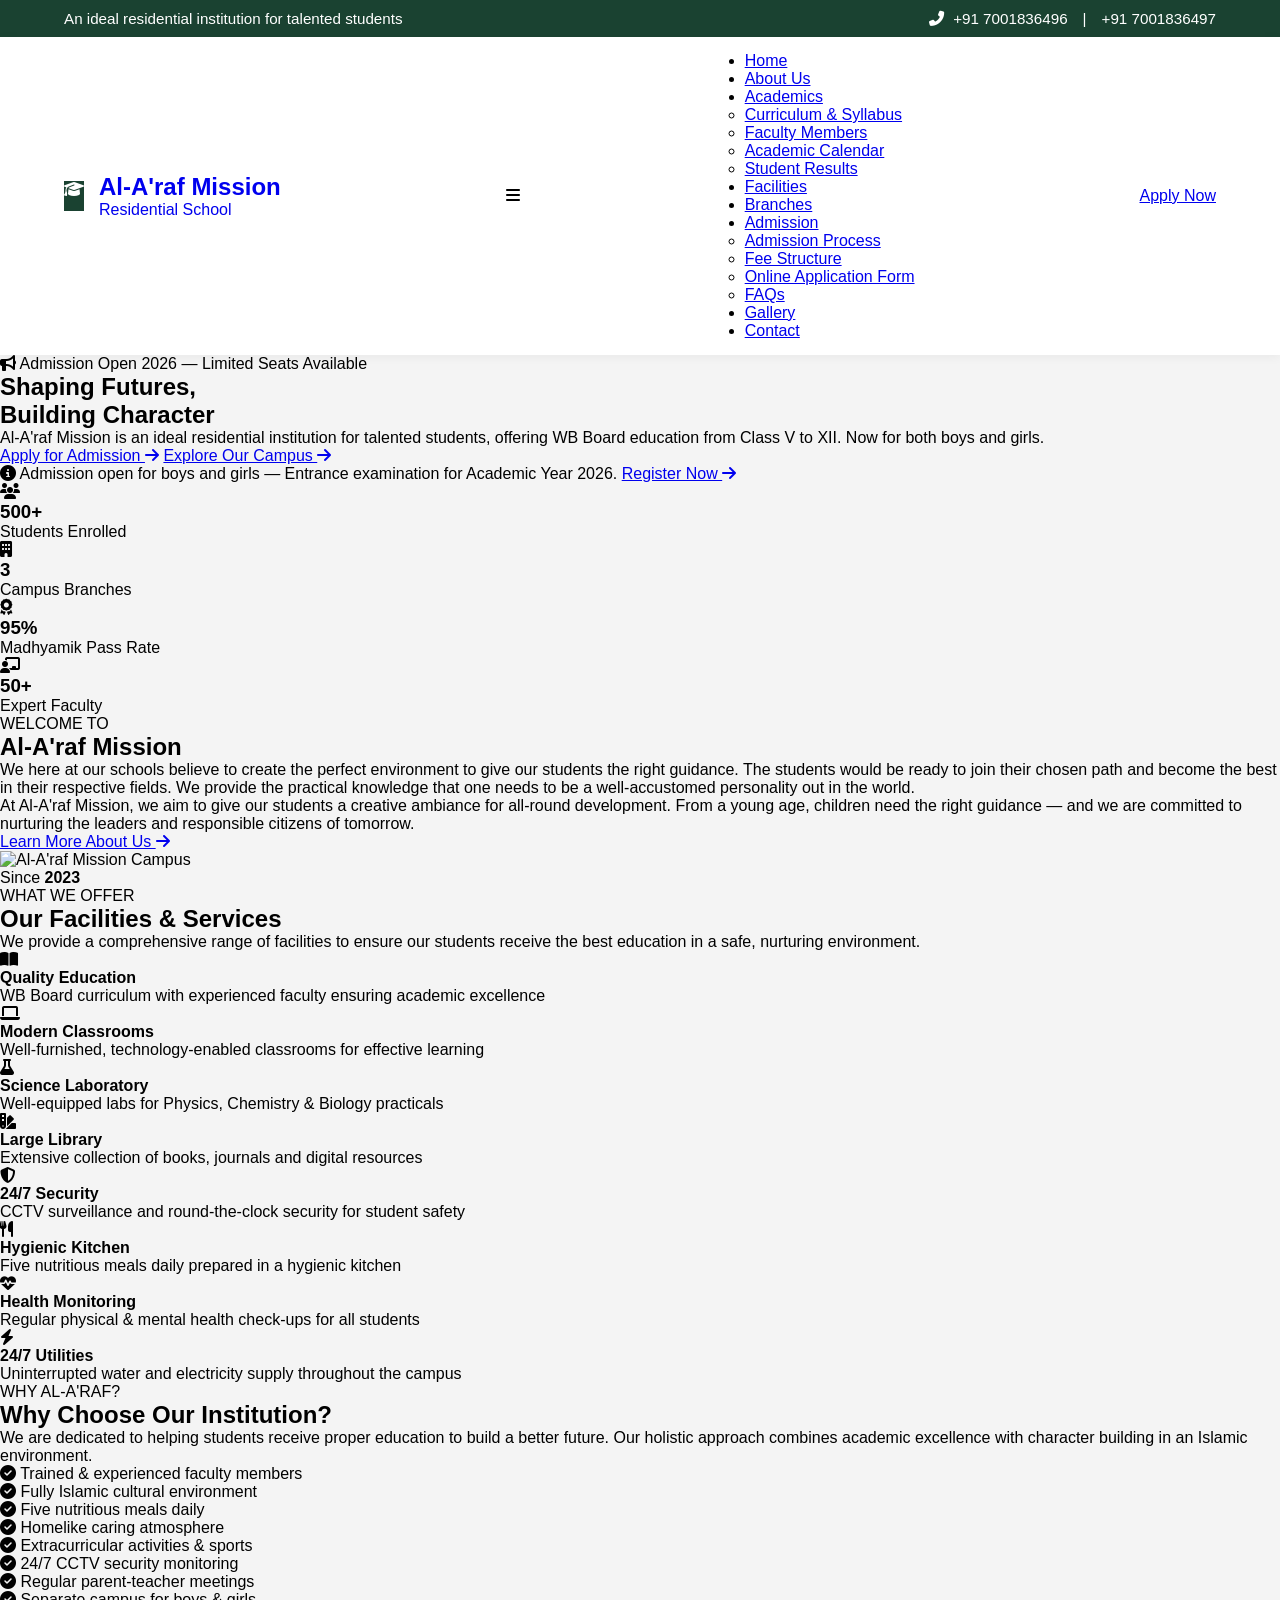
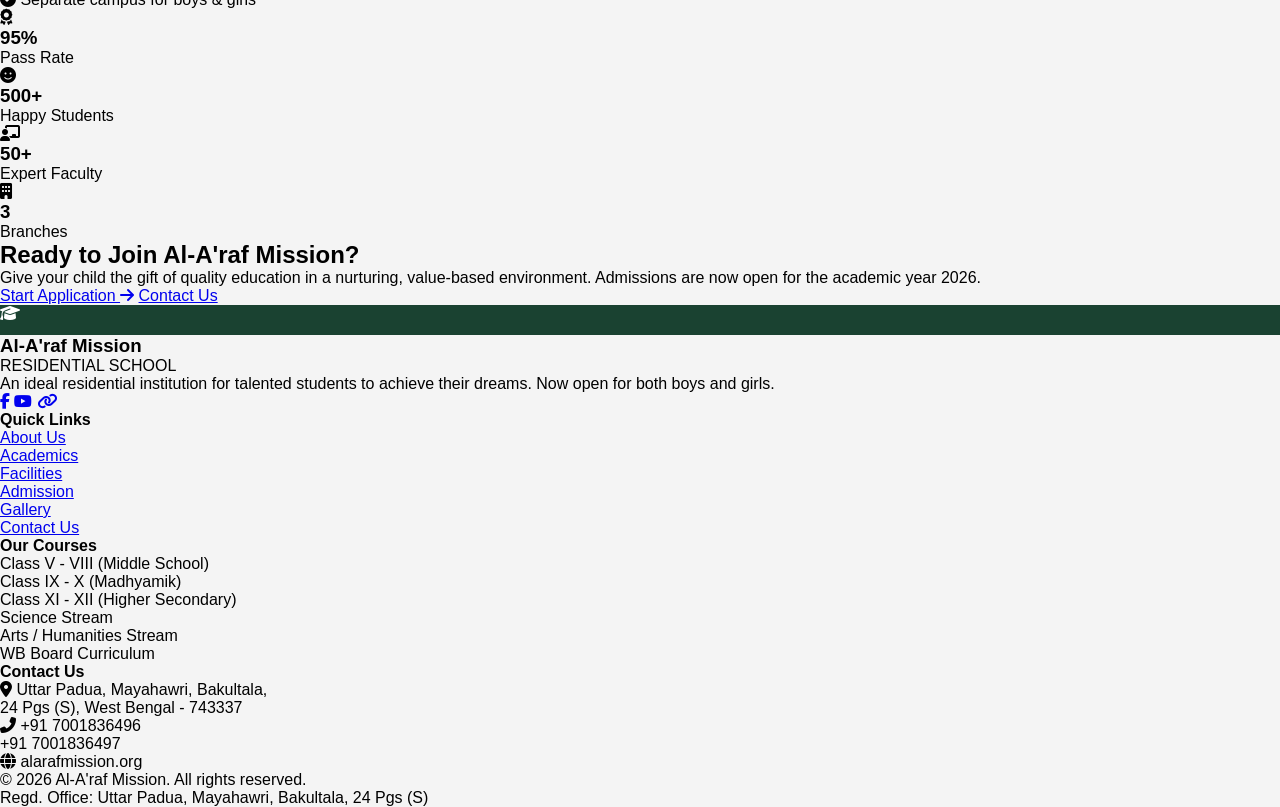
==== commit 772fe63e: "Refactor index.html structure and content" ====
--- a/index.html
+++ b/index.html
@@ -8,15 +8,85 @@
     <link rel="stylesheet" href="index_style.css">
 </head>
 <body>
-    <div class="tpo_container">
-        <span class="company_name">
-            <h3>al-araf mission</h3>
-        </span>
-        <span class="top_contact">
-            <!-- <img src="https://png.pngtree.com/element_our/sm/20180509/sm_5af2d4cf61c21.png" alt="call us"> -->
-            <a href="tel:+1234567890">Learn More</a>
-            <a href="tel:+1234567890">Learn less</a>
-        </span>    
+    <header>
+        <div class="top-bar">
+            <div class="top-bar-left">
+                An ideal residential institution for talented students
+            </div>
+            <div class="top-bar-right">
+                <span><i class="fas fa-phone-alt"></i> +91 7001836496</span>
+                <span>|</span>
+                <span>+91 7001836497</span>
+            </div>
+        </div>
+
+        <nav class="main-header">
+            <a href="https://alarafmission.org/assets/images/logo.png" class="logo-container">
+                <div class="logo-icon">
+                    <i class="fas fa-graduation-cap"></i>
+                </div>
+                <div class="logo-text">
+                    <h1>Al-A'raf Mission</h1>
+                    <p>Residential School</p>
+                </div>
+            </a>
+
+            <div class="mobile-menu-icon" id="menu-icon">
+                <i class="fas fa-bars"></i>
+            </div>
+
+            <ul class="nav-menu">
+                <li><a href="#" class="active">Home</a></li>
+                <li><a href="about_us.html">About Us</a></li>
+                
+                <li class="has-dropdown">
+                    <a href="#">Academics</a>
+                    <ul class="dropdown-menu">
+                        <li><a href="Curriculum.html">Curriculum & Syllabus</a></li>
+                        <li><a href="faculty.html">Faculty Members</a></li>
+                        <li><a href="Calendar.html">Academic Calendar</a></li>
+                        <li><a href="result.html">Student Results</a></li>
+                    </ul>
+                </li>
+                
+                <li><a href="facilities.html">Facilities</a></li>
+                <li><a href="branches.html">Branches</a></li>
+                
+                <li class="has-dropdown">
+                    <a href="#">Admission</a>
+                    <ul class="dropdown-menu">
+                        <li><a href="admission_process.html">Admission Process</a></li>
+                        <li><a href="feesStructure.html">Fee Structure</a></li>
+                        <li><a href="#">Online Application Form</a></li>
+                        <li><a href="#">FAQs</a></li>
+                    </ul>
+                </li>
+                
+                <li><a href="#">Gallery</a></li>
+                <li><a href="#">Contact</a></li>
+            </ul>
+
+            <a href="#" class="cta-btn">Apply Now</a>
+        </nav>
+    </header>
+
+    <section class="hero">
+        <div class="hero-overlay"></div>
+        <div class="container hero-content fade-up">
+            <span class="badge"><i class="fas fa-bullhorn"></i> Admission Open 2026 — Limited Seats Available</span>
+            <h1>Shaping Futures,<br>Building Character</h1>
+            <p>Al-A'raf Mission is an ideal residential institution for talented students, offering WB Board education from Class V to XII. Now for both boys and girls.</p>
+            <div class="hero-buttons">
+                <a href="#" class="btn btn-primary">Apply for Admission <i class="fas fa-arrow-right"></i></a>
+                <a href="#" class="btn btn-outline">Explore Our Campus <i class="fas fa-arrow-right"></i></a>
+            </div>
+        </div>
+    </section>
+
+    <div class="notice-bar">
+        <div class="container">
+            <i class="fas fa-info-circle"></i> Admission open for boys and girls — Entrance examination for Academic Year 2026. <a href="#">Register Now <i class="fas fa-arrow-right"></i></a>
+        </div>
     </div>
 
     <section class="stats-section container">
@@ -167,13 +237,64 @@
                 <a href="#" class="btn btn-outline-dark">Contact Us</a>
             </div>
         </div>
-        <ul>
-            <li><a href="#">Home</a></li>
-            <li><a href="#">About Us</a></li>
-            <li><a href="#">Services</a></li>
-            <li><a href="#">Contact Us</a></li>
-        </ul>
-        <a href="https://www.google.com" target="_blank">Apply now</a>
-    </div>
+    </section>
+
+    <footer class="site-footer">
+        <div class="container footer-grid">
+            <div class="footer-col brand-col">
+                <div class="footer-logo">
+                    <div class="logo-icon"><i class="fas fa-graduation-cap"></i></div>
+                    <div class="logo-text">
+                        <h3>Al-A'raf Mission</h3>
+                        <p>RESIDENTIAL SCHOOL</p>
+                    </div>
+                </div>
+                <p class="footer-desc">An ideal residential institution for talented students to achieve their dreams. Now open for both boys and girls.</p>
+                <div class="social-links">
+                    <a href="#"><i class="fab fa-facebook-f"></i></a>
+                    <a href="#"><i class="fab fa-youtube"></i></a>
+                    <a href="#"><i class="fas fa-link"></i></a>
+                </div>
+            </div>
+
+            <div class="footer-col">
+                <h4>Quick Links</h4>
+                <ul>
+                    <li><a href="about_us.html">About Us</a></li>
+                    <li><a href="#">Academics</a></li>
+                    <li><a href="#">Facilities</a></li>
+                    <li><a href="#">Admission</a></li>
+                    <li><a href="#">Gallery</a></li>
+                    <li><a href="#">Contact Us</a></li>
+                </ul>
+            </div>
+
+            <div class="footer-col">
+                <h4>Our Courses</h4>
+                <ul>
+                    <li>Class V - VIII (Middle School)</li>
+                    <li>Class IX - X (Madhyamik)</li>
+                    <li>Class XI - XII (Higher Secondary)</li>
+                    <li>Science Stream</li>
+                    <li>Arts / Humanities Stream</li>
+                    <li>WB Board Curriculum</li>
+                </ul>
+            </div>
+
+            <div class="footer-col contact-col">
+                <h4>Contact Us</h4>
+                <p><i class="fas fa-map-marker-alt"></i> Uttar Padua, Mayahawri, Bakultala,<br>24 Pgs (S), West Bengal - 743337</p>
+                <p><i class="fas fa-phone-alt"></i> +91 7001836496<br>+91 7001836497</p>
+                <p><i class="fas fa-globe"></i> alarafmission.org</p>
+            </div>
+        </div>
+        
+        <div class="footer-bottom container">
+            <p>&copy; 2026 Al-A'raf Mission. All rights reserved.</p>
+            <p>Regd. Office: Uttar Padua, Mayahawri, Bakultala, 24 Pgs (S)</p>
+        </div>
+    </footer>
+
+    <script src="script.js"></script>
 </body>
 </html>
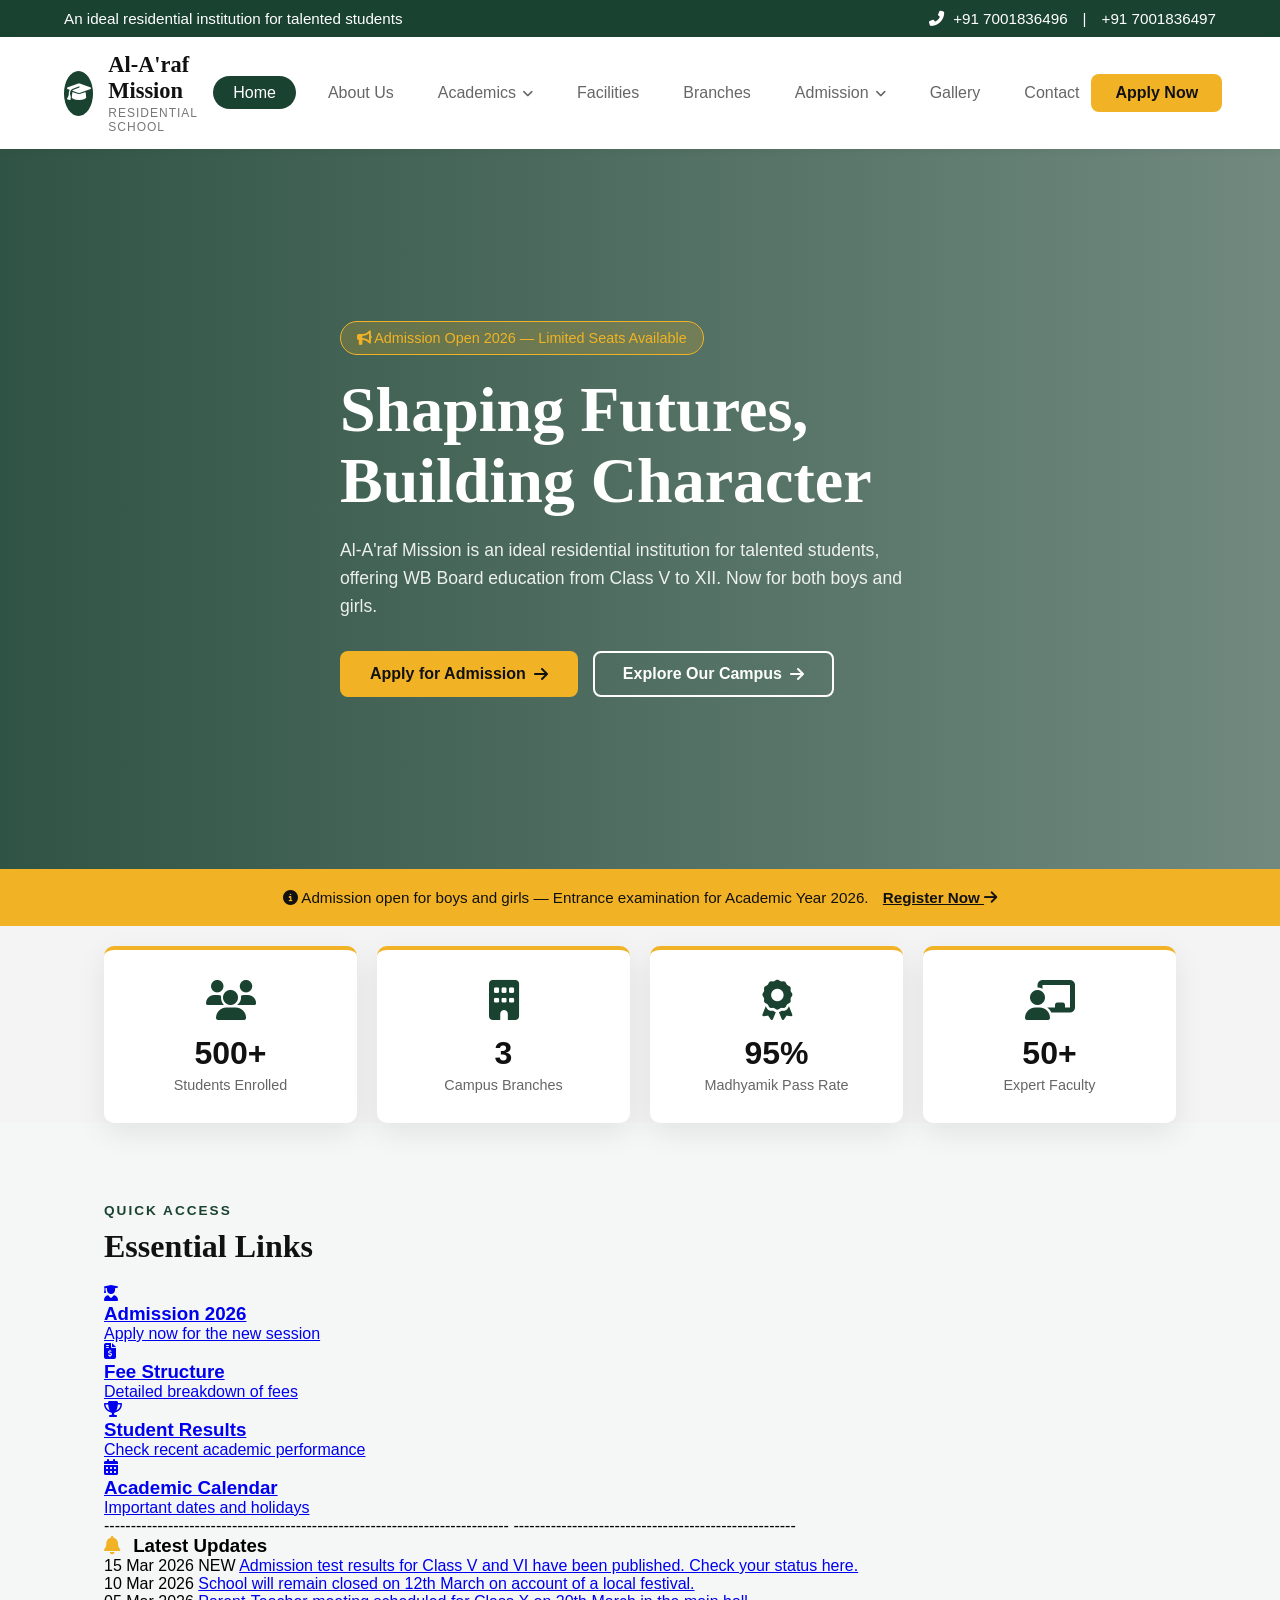
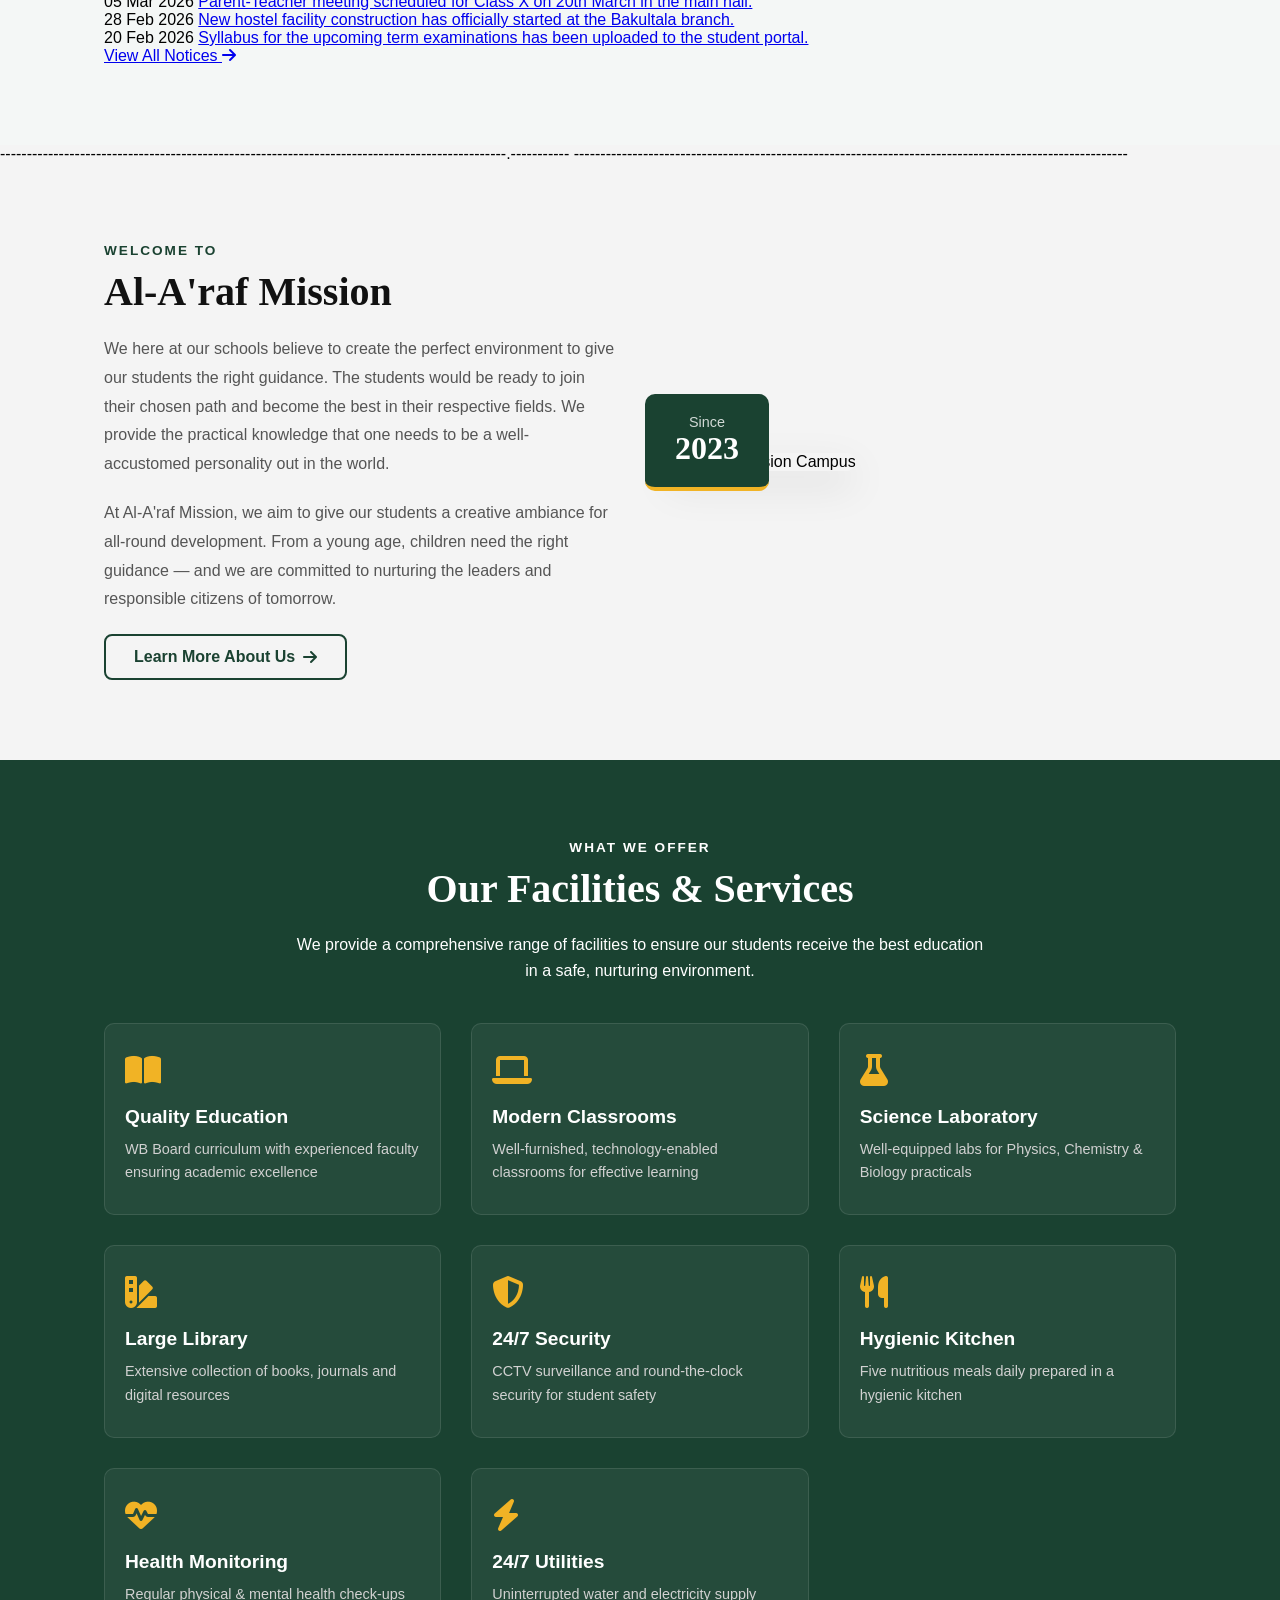
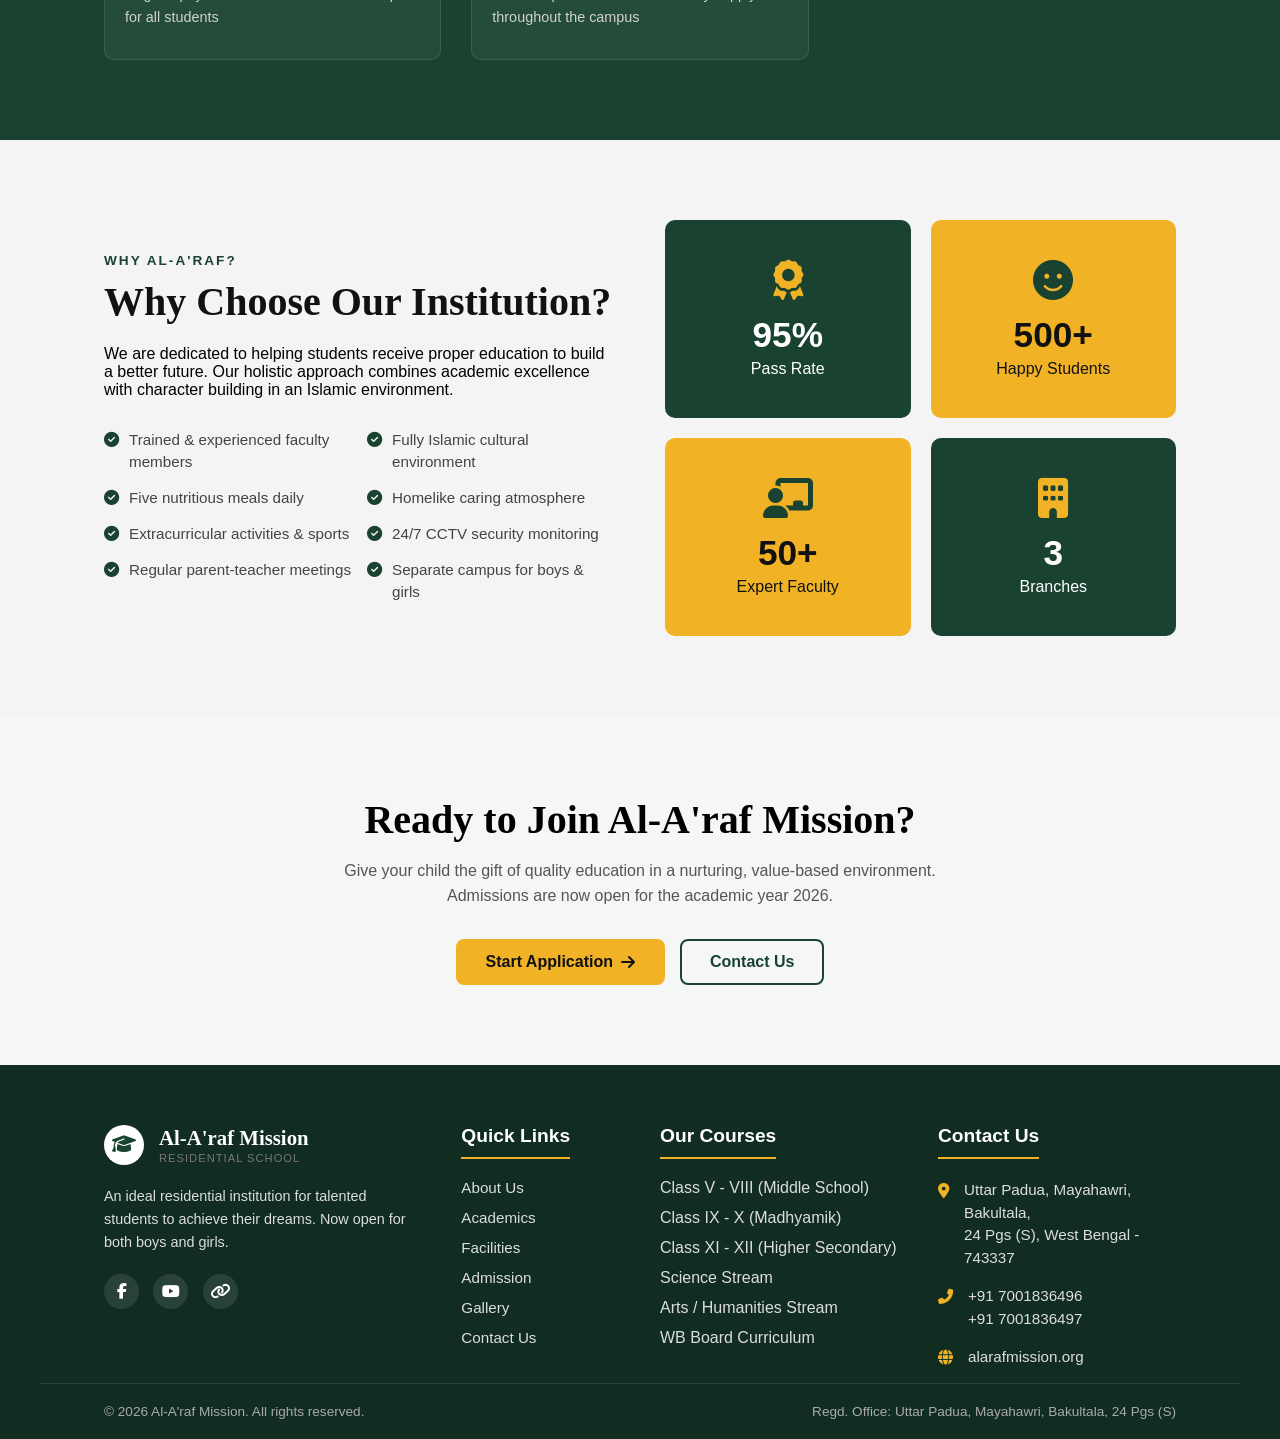
==== commit c9ff810d: "latest update section added" ====
--- a/index.html
+++ b/index.html
@@ -114,6 +114,89 @@
         </div>
     </section>
 
+    <!-- ==========================================
+         QUICK LINKS & LATEST UPDATES SECTION
+         ========================================== -->
+    <section class="updates-links-section section-padding" style="background-color: #f4f7f6;">
+        <div class="container updates-links-grid">
+            
+            <!-- Quick Links Area -->
+            <div class="quick-links-area fade-up delay-1">
+                <span class="section-subtitle">QUICK ACCESS</span>
+                <h2 class="section-title" style="font-size: 2rem;">Essential Links</h2>
+                <div class="quick-links-cards">
+                    <a href="admission_process.html" class="ql-card">
+                        <div class="ql-icon"><i class="fas fa-user-graduate"></i></div>
+                        <div class="ql-text">
+                            <h3>Admission 2026</h3>
+                            <p>Apply now for the new session</p>
+                        </div>
+                    </a>
+                    <a href="feesStructure.html" class="ql-card">
+                        <div class="ql-icon"><i class="fas fa-file-invoice-dollar"></i></div>
+                        <div class="ql-text">
+                            <h3>Fee Structure</h3>
+                            <p>Detailed breakdown of fees</p>
+                        </div>
+                    </a>
+                    <a href="result.html" class="ql-card">
+                        <div class="ql-icon"><i class="fas fa-trophy"></i></div>
+                        <div class="ql-text">
+                            <h3>Student Results</h3>
+                            <p>Check recent academic performance</p>
+                        </div>
+                    </a>
+                    <a href="Calendar.html" class="ql-card">
+                        <div class="ql-icon"><i class="fas fa-calendar-alt"></i></div>
+                        <div class="ql-text">
+                            <h3>Academic Calendar</h3>
+                            <p>Important dates and holidays</p>
+                        </div>
+                    </a>
+                </div>
+            </div>
+----------------------------------------------------------------------------
+            -----------------------------------------------------
+            <!-- Latest Updates Area -->
+            <div class="latest-updates-area fade-up delay-2">
+                <div class="updates-box">
+                    <div class="updates-header">
+                        <h3><i class="fas fa-bell" style="color: #f1b325; margin-right: 8px;"></i> Latest Updates</h3>
+                    </div>
+                    <div class="updates-content">
+                        <!-- Scrollable list of updates -->
+                        <div class="update-item">
+                            <span class="update-date">15 Mar 2026 <span class="new-badge">NEW</span></span>
+                            <a href="#">Admission test results for Class V and VI have been published. Check your status here.</a>
+                        </div>
+                        <div class="update-item">
+                            <span class="update-date">10 Mar 2026</span>
+                            <a href="#">School will remain closed on 12th March on account of a local festival.</a>
+                        </div>
+                        <div class="update-item">
+                            <span class="update-date">05 Mar 2026</span>
+                            <a href="#">Parent-Teacher meeting scheduled for Class X on 20th March in the main hall.</a>
+                        </div>
+                        <div class="update-item">
+                            <span class="update-date">28 Feb 2026</span>
+                            <a href="#">New hostel facility construction has officially started at the Bakultala branch.</a>
+                        </div>
+                        <div class="update-item">
+                            <span class="update-date">20 Feb 2026</span>
+                            <a href="#">Syllabus for the upcoming term examinations has been uploaded to the student portal.</a>
+                        </div>
+                    </div>
+                    <div class="updates-footer">
+                        <a href="#">View All Notices <i class="fas fa-arrow-right"></i></a>
+                    </div>
+                </div>
+            </div>
+            
+        </div>
+    </section>
+    -----------------------------------------------------------------------------------------------.-----------
+    --------------------------------------------------------------------------------------------------------
+
     <section class="about-section section-padding">
         <div class="container about-grid">
             <div class="about-text fade-up delay-1">
--- a/index_style.css
+++ b/index_style.css
@@ -58,70 +58,1879 @@
 .logo-icon {
     background-color: #1a4231;
     color: white;
-    height: 30px;
-
-    .top_contact a {
-        color: white;
-        text-decoration: none;
-        margin-left: 20px;
-        display: flex-end;
-        margin-right: 20px;
-
-        &:hover {
-            text-decoration: wavy underline;
-            color: yellow;
-        }
-
-        img{
-            width: 20px;
-            height: 20px;
-        }
+    width: 45px;
+    height: 45px;
+    border-radius: 50%;
+    display: flex;
+    justify-content: center;
+    align-items: center;
+    font-size: 1.2rem;
+}
+
+.logo-text h1 {
+    color: #111;
+    font-size: 1.4rem;
+    font-family: Georgia, 'Times New Roman', Times, serif;
+    margin-bottom: 2px;
+}
+
+.logo-text p {
+    color: #777;
+    font-size: 0.75rem;
+    letter-spacing: 1px;
+    text-transform: uppercase;
+}
+
+/* Navigation Menu (Desktop) */
+.nav-menu {
+    display: flex;
+    list-style: none;
+    align-items: center;
+    gap: 20px;
+}
+
+.nav-menu li {
+    position: relative; 
+}
+
+.nav-menu a {
+    text-decoration: none;
+    color: #666;
+    font-size: 1rem;
+    padding: 8px 12px;
+    transition: all 0.3s ease;
+    white-space: nowrap; 
+}
+
+.nav-menu a:hover {
+    color: #1a4231;
+}
+
+.nav-menu a.active {
+    background-color: #1a4231;
+    color: #ffffff;
+    border-radius: 20px;
+    padding: 8px 20px;
+}
+
+/* Dropdown Submenus (Desktop) */
+.dropdown-menu {
+    position: absolute;
+    top: 100%;
+    left: 0;
+    background-color: #ffffff;
+    min-width: 200px;
+    box-shadow: 0 4px 15px rgba(0,0,0,0.1);
+    border-radius: 5px;
+    list-style: none;
+    padding: 10px 0;
+    opacity: 0;
+    visibility: hidden;
+    transform: translateY(10px);
+    transition: all 0.3s ease;
+    z-index: 100;
+}
+
+.nav-menu li:hover .dropdown-menu {
+    opacity: 1;
+    visibility: visible;
+    transform: translateY(0);
+}
+
+.dropdown-menu li {
+    width: 100%;
+}
+
+.dropdown-menu a {
+    display: block;
+    padding: 10px 20px;
+    color: #444;
+    font-size: 0.95rem;
+}
+
+.dropdown-menu a:hover {
+    background-color: #f4f4f4;
+    color: #1a4231;
+}
+
+.has-dropdown > a::after {
+    content: '\f107';
+    font-family: 'Font Awesome 6 Free';
+    font-weight: 900;
+    margin-left: 6px;
+    font-size: 0.8rem;
+}
+
+.cta-btn {
+    background-color: #f1b325;
+    color: #111;
+    text-decoration: none;
+    font-weight: bold;
+    padding: 10px 24px;
+    border-radius: 8px;
+    transition: background-color 0.3s ease;
+    white-space: nowrap;
+}
+
+.cta-btn:hover {
+    background-color: #e0a31d;
+}
+
+/* --- Mobile Menu Icon --- */
+.mobile-menu-icon {
+    display: none;
+    font-size: 1.5rem;
+    color: #1a4231;
+    cursor: pointer;
+}
+
+/* =========================================
+    RESPONSIVE MEDIA QUERIES
+   ========================================= */
+@media screen and (max-width: 1080px) {
+    .top-bar {
+        flex-direction: column;
+        text-align: center;
+        gap: 8px;
+        padding: 10px;
     }
 
-    .company_name {
-        margin-left: 20px;
+    .mobile-menu-icon {
+        display: block; 
     }
-}
-
-.navbar {
-    background-color: rgb(255, 255, 255);
-    padding: 10px;
-    color: rgb(0, 62, 12);
+
+    .cta-btn {
+        display: none; 
+    }
+
+    .main-header {
+        position: relative;
+    }
+
+    .nav-menu {
+        display: none !important; 
+        flex-direction: column;
+        position: absolute;
+        top: 100%;
+        left: 0;
+        width: 100%;
+        background-color: #ffffff;
+        box-shadow: 0 8px 15px rgba(0,0,0,0.1); /* Slightly larger shadow for depth */
+        padding: 0;
+        z-index: 99999; /* BOOSTED Z-INDEX */
+    }
+
+    .nav-menu.show-menu {
+        display: flex !important; 
+    }
+
+    .nav-menu li {
+        width: 100%;
+        text-align: left;
+    }
+
+    .nav-menu a {
+        display: block;
+        padding: 15px 20px;
+        border-bottom: 1px solid #eee;
+    }
+
+    .nav-menu a.active {
+        border-radius: 0; 
+    }
+
+    .dropdown-menu {
+        position: static;
+        box-shadow: none;
+        opacity: 1;
+        visibility: visible;
+        display: none; 
+        transform: none;
+        padding-left: 20px;
+        background-color: #f9f9f9;
+    }
+
+    .nav-menu li:hover .dropdown-menu {
+        display: block;
+    }
+}
+
+/* ==========================================
+    UTILITIES & BASE STYLES
+   ========================================== */
+.container {
+    max-width: 1200px;
+    margin: 0 auto;
+    padding: 0 5%;
+}
+.section-padding { padding: 80px 0; }
+.text-center { text-align: center; }
+.text-light { color: #fff !important; }
+
+.section-subtitle {
+    display: block;
+    color: #1a4231;
+    font-weight: 700;
+    letter-spacing: 2px;
+    font-size: 0.85rem;
+    text-transform: uppercase;
+    margin-bottom: 10px;
+}
+.section-title {
+    font-size: 2.5rem;
+    color: #111;
+    font-family: Georgia, serif;
+    margin-bottom: 20px;
+}
+.section-desc {
+    color: #666;
+    max-width: 700px;
+    margin: 0 auto 40px auto;
+    line-height: 1.6;
+}
+
+/* Buttons */
+.btn {
+    display: inline-flex;
+    align-items: center;
+    gap: 8px;
+    padding: 12px 28px;
+    border-radius: 8px;
+    font-weight: 600;
+    text-decoration: none;
+    transition: all 0.3s ease;
+    cursor: pointer;
+    border: 2px solid transparent;
+}
+.btn-primary {
+    background-color: #f1b325;
+    color: #111;
+}
+.btn-primary:hover { background-color: #e0a31d; }
+
+.btn-outline {
+    border-color: #fff;
+    color: #fff;
+}
+.btn-outline:hover { background-color: #fff; color: #111; }
+
+.btn-outline-dark {
+    border-color: #1a4231;
+    color: #1a4231;
+}
+.btn-outline-dark:hover { background-color: #1a4231; color: #fff; }
+
+/* ==========================================
+    HERO SECTION
+   ========================================== */
+.hero {
+    position: relative;
+    background-image: url('https://homebase-hostel-hub.lovable.app/assets/hero-school-Dv2j_kcw.jpg');
+    background-size: cover;
+    background-position: center;
+    min-height: 80vh;
     display: flex;
     align-items: center;
-
-    .logo {
-        font-size: 24px;
-        font-weight: bold;
-        margin-right: 20px;
-        display: flex;
-
-        p{
+}
+.hero-overlay {
+    position: absolute;
+    top: 0; left: 0; width: 100%; height: 100%;
+    background: linear-gradient(to right, rgba(26, 66, 49, 0.9) 0%, rgba(26, 66, 49, 0.6) 100%);
+}
+.hero-content {
+    position: relative;
+    z-index: 2;
+    color: #fff;
+    max-width: 800px;
+}
+.hero .badge {
+    display: inline-block;
+    background: rgba(241, 179, 37, 0.2);
+    color: #f1b325;
+    padding: 8px 16px;
+    border-radius: 20px;
+    font-size: 0.9rem;
+    margin-bottom: 20px;
+    border: 1px solid #f1b325;
+}
+.hero h1 {
+    font-family: Georgia, serif;
+    font-size: 4rem;
+    line-height: 1.1;
+    margin-bottom: 20px;
+}
+.hero p {
+    font-size: 1.1rem;
+    line-height: 1.6;
+    margin-bottom: 30px;
+    opacity: 0.9;
+    max-width: 600px;
+}
+.hero-buttons { display: flex; gap: 15px; flex-wrap: wrap; }
+
+/* ==========================================
+    NOTICE BAR
+   ========================================== */
+.notice-bar {
+    background-color: #f1b325;
+    color: #111;
+    /* 20px top, 0 sides, 20px bottom to make room for the overlapping cards */
+    padding: 20px 0 20px 0; 
+    text-align: center;
+    font-weight: 500;
+    font-size: 0.95rem;
+}
+.notice-bar a {
+    color: #111;
+    font-weight: bold;
+    margin-left: 10px;
+}
+
+/* ==========================================
+    STATS SECTION
+   ========================================== */
+/* ==========================================
+    STATS SECTION
+   ========================================== */
+.stats-section {
+    margin-top: 50px; /* FIX: Changed from -40px to 50px to push it below the notice bar */
+    position: relative;
+    z-index: 5;
+    margin-bottom: 60px;
+}
+.stats-grid {
+    display: grid;
+    grid-template-columns: repeat(auto-fit, minmax(220px, 1fr));
+    gap: 20px;
+    margin-top: 20px;
+}
+.stat-card {
+    background: #fff;
+    padding: 30px 20px;
+    text-align: center;
+    border-radius: 10px;
+    box-shadow: 0 10px 30px rgba(0,0,0,0.08);
+    border-top: 4px solid #f1b325;
+    transition: transform 0.3s;
+}
+.stat-card:hover { transform: translateY(-5px); }
+.stat-card i {
+    font-size: 2.5rem;
+    color: #1a4231;
+    margin-bottom: 15px;
+}
+.stat-card h3 { font-size: 2rem; color: #111; margin-bottom: 5px; }
+.stat-card p { color: #666; font-size: 0.9rem; }
+
+/* ==========================================
+    ABOUT SECTION
+   ========================================== */
+.about-grid {
+    display: grid;
+    grid-template-columns: 1fr 1fr;
+    gap: 50px;
+    align-items: center;
+}
+.about-text p {
+    color: #555;
+    line-height: 1.8;
+    margin-bottom: 20px;
+}
+.about-image { position: relative; }
+.about-image img {
+    width: 100%;
+    border-radius: 10px;
+    box-shadow: 0 15px 40px rgba(0,0,0,0.1);
+}
+.year-badge {
+    position: absolute;
+    bottom: -20px;
+    left: -20px;
+    background: #1a4231;
+    color: #fff;
+    padding: 20px 30px;
+    border-radius: 10px;
+    text-align: center;
+    border-bottom: 4px solid #f1b325;
+}
+.year-badge span { display: block; font-size: 0.9rem; opacity: 0.8;}
+.year-badge strong { font-size: 2rem; font-family: Georgia, serif;}
+
+/* ==========================================
+    FACILITIES SECTION
+   ========================================== */
+.facilities-section {
+    background-color: #1a4231;
+    color: #fff;
+}
+.facilities-section .section-subtitle { color: #f1b325; }
+.facilities-grid {
+    display: grid;
+    grid-template-columns: repeat(auto-fit, minmax(250px, 1fr));
+    gap: 30px;
+    margin-top: 40px;
+}
+.facility-card {
+    background: rgba(255, 255, 255, 0.05);
+    padding: 30px 20px;
+    border-radius: 10px;
+    text-align: left;
+    transition: background 0.3s;
+    border: 1px solid rgba(255,255,255,0.1);
+}
+.facility-card:hover { background: rgba(255, 255, 255, 0.1); }
+.facility-card i {
+    font-size: 2rem;
+    color: #f1b325;
+    margin-bottom: 20px;
+}
+.facility-card h4 { font-size: 1.2rem; margin-bottom: 10px; }
+.facility-card p { color: #d1d1d1; font-size: 0.9rem; line-height: 1.6; }
+
+/* ==========================================
+    WHY CHOOSE US SECTION
+   ========================================== */
+.why-grid {
+    display: grid;
+    grid-template-columns: 1fr 1fr;
+    gap: 50px;
+    align-items: center;
+}
+.features-list {
+    list-style: none;
+    display: grid;
+    grid-template-columns: 1fr 1fr;
+    gap: 15px;
+    margin-top: 30px;
+}
+.features-list li {
+    display: flex;
+    align-items: flex-start;
+    gap: 10px;
+    color: #444;
+    font-size: 0.95rem;
+    line-height: 1.4;
+}
+.features-list i { color: #1a4231; margin-top: 3px;}
+
+.why-stats-grid {
+    display: grid;
+    grid-template-columns: 1fr 1fr;
+    gap: 20px;
+}
+.w-stat {
+    padding: 40px 20px;
+    text-align: center;
+    border-radius: 10px;
+    color: #fff;
+}
+.w-stat i { font-size: 2.5rem; margin-bottom: 15px; }
+.w-stat h3 { font-size: 2.2rem; margin-bottom: 5px; }
+.bg-green { background-color: #1a4231; }
+.bg-green i { color: #f1b325; }
+.bg-yellow { background-color: #f1b325; color: #111; }
+.bg-yellow i { color: #1a4231; }
+
+/* ==========================================
+    CTA SECTION
+   ========================================== */
+.cta-section { background-color: #f4f7f6; }
+.cta-section h2 { font-family: Georgia, serif; font-size: 2.5rem; margin-bottom: 15px;}
+.cta-section p { color: #555; max-width: 600px; margin: 0 auto 30px auto; line-height: 1.6;}
+.cta-buttons { display: flex; justify-content: center; gap: 15px; }
+
+/* ==========================================
+    FOOTER
+   ========================================== */
+.site-footer {
+    background-color: #112d21;
+    color: #ddd;
+    padding-top: 60px;
+}
+.footer-grid {
+    display: grid;
+    grid-template-columns: 2fr 1fr 1.5fr 1.5fr;
+    gap: 40px;
+    margin-bottom: 40px;
+}
+.footer-logo { display: flex; align-items: center; gap: 15px; margin-bottom: 20px; color: #fff;}
+.footer-logo .logo-icon {
+    background: #fff; color: #1a4231;
+    width: 40px; height: 40px; border-radius: 50%;
+    display: flex; justify-content: center; align-items: center; font-size: 1.2rem;
+}
+.footer-logo h3 { font-family: Georgia, serif; font-size: 1.3rem; margin-bottom: 2px;}
+.footer-logo p { font-size: 0.7rem; letter-spacing: 1px; }
+.footer-desc { font-size: 0.9rem; line-height: 1.6; margin-bottom: 20px; }
+
+.social-links a {
+    display: inline-flex; justify-content: center; align-items: center;
+    width: 35px; height: 35px; border-radius: 50%;
+    background: rgba(255,255,255,0.1); color: #fff; text-decoration: none;
+    margin-right: 10px; transition: background 0.3s;
+}
+.social-links a:hover { background: #f1b325; color: #111; }
+
+.footer-col h4 { color: #fff; font-size: 1.2rem; margin-bottom: 20px; border-bottom: 2px solid #f1b325; padding-bottom: 10px; display: inline-block;}
+.footer-col ul { list-style: none; padding: 0; }
+.footer-col ul li { margin-bottom: 12px; }
+.footer-col ul a { color: #ddd; text-decoration: none; transition: color 0.3s; font-size: 0.95rem;}
+.footer-col ul a:hover { color: #f1b325; }
+
+.contact-col p { display: flex; gap: 15px; margin-bottom: 15px; font-size: 0.95rem; line-height: 1.5;}
+.contact-col i { color: #f1b325; margin-top: 4px; }
+
+.footer-bottom {
+    border-top: 1px solid rgba(255,255,255,0.1);
+    padding: 20px 5%;
+    display: flex;
+    justify-content: space-between;
+    font-size: 0.85rem;
+    color: #aaa;
+}
+
+@media screen and (max-width: 992px) {
+    .hero h1 { font-size: 3rem; }
+    .about-grid, .why-grid { grid-template-columns: 1fr; gap: 40px; }
+    .footer-grid { grid-template-columns: 1fr 1fr; }
+}
+
+@media screen and (max-width: 768px) {
+    .hero { text-align: center; }
+    .hero h1 { font-size: 2.5rem; }
+    .hero p { margin-left: auto; margin-right: auto; }
+    .hero-buttons { justify-content: center; }
+    .features-list { grid-template-columns: 1fr; }
+    .stats-section { margin-top: 20px; }
+    .footer-grid { grid-template-columns: 1fr; }
+    .footer-bottom { flex-direction: column; text-align: center; gap: 10px; }
+}
+@media screen and (max-width: 768px) {
+    /* ... your other mobile rules ... */
+
+    /* Reset the notice bar so it's normal size on phones */
+    .notice-bar {
+        padding: 15px 10px; 
+    }
+    
+    /* Push the stats section down so it doesn't overlap on phones */
+    .stats-section {
+        margin-top: 30px; 
+    }
+}
+
+/* ==========================================
+    SCROLL ANIMATIONS
+   ========================================== */
+.fade-up {
+    opacity: 0;
+    transform: translateY(40px);
+    transition: opacity 0.8s ease-out, transform 0.8s ease-out;
+}
+
+.fade-up.visible {
+    opacity: 1;
+    transform: translateY(0);
+}
+
+.delay-1 { transition-delay: 0.1s; }
+.delay-2 { transition-delay: 0.2s; }
+.delay-3 { transition-delay: 0.3s; }
+.delay-4 { transition-delay: 0.4s; }
+.delay-5 { transition-delay: 0.5s; }
+.delay-6 { transition-delay: 0.6s; }
+.delay-7 { transition-delay: 0.7s; }
+.delay-8 { transition-delay: 0.8s; }
+
+
+/* ==========================================
+   ABOUT US PAGE STYLES
+   ========================================== */
+
+/* Page Header Banner */
+.page-header-banner {
+    background-color: #1a4231;
+    padding: 80px 20px;
+    border-bottom: 5px solid #f1b325;
+}
+.page-title {
+    font-size: 3rem;
+    font-family: Georgia, serif;
+    margin-bottom: 15px;
+}
+.page-desc {
+    font-size: 1.1rem;
+    max-width: 600px;
+    margin: 0 auto;
+    opacity: 0.9;
+}
+
+/* Background Utility */
+.bg-light {
+    background-color: #fafafa;
+}
+.mt-4 {
+    margin-top: 40px;
+}
+
+/* Who We Are Section */
+.who-we-are-grid {
+    display: grid;
+    grid-template-columns: 1fr 1fr;
+    gap: 60px;
+    align-items: center;
+}
+.who-text p {
+    color: #555;
+    line-height: 1.8;
+    margin-bottom: 20px;
+    font-size: 1rem;
+}
+.who-image img {
+    width: 100%;
+    border-radius: 12px;
+    box-shadow: 0 15px 40px rgba(0,0,0,0.1);
+}
+
+/* Reusable Icon Box */
+.icon-box {
+    background-color: #fdf5e6; /* Very light yellow */
+    color: #f1b325; /* Dark yellow/gold */
+    width: 60px;
+    height: 60px;
+    border-radius: 12px;
+    display: flex;
+    justify-content: center;
+    align-items: center;
+    font-size: 1.8rem;
+    margin-bottom: 20px;
+}
+
+/* Mission & Vision Section */
+.mission-vision-grid {
+    display: grid;
+    grid-template-columns: 1fr 1fr;
+    gap: 40px;
+}
+.mv-card {
+    background: #ffffff;
+    padding: 40px;
+    border-radius: 12px;
+    border: 1px solid #eee;
+    box-shadow: 0 5px 20px rgba(0,0,0,0.03);
+    transition: transform 0.3s ease, box-shadow 0.3s ease;
+}
+.mv-card:hover {
+    transform: translateY(-5px);
+    box-shadow: 0 10px 30px rgba(0,0,0,0.08);
+}
+.mv-card h3 {
+    font-family: Georgia, serif;
+    font-size: 1.8rem;
+    color: #111;
+    margin-bottom: 15px;
+}
+.mv-card p {
+    color: #555;
+    line-height: 1.7;
+}
+
+/* Core Values Section */
+.core-values-grid {
+    display: grid;
+    grid-template-columns: repeat(3, 1fr);
+    gap: 30px;
+    text-align: left;
+}
+.value-card {
+    background: #ffffff;
+    padding: 30px;
+    border-radius: 12px;
+    border: 1px solid #eee;
+    box-shadow: 0 4px 15px rgba(0,0,0,0.03);
+    transition: all 0.3s ease;
+}
+.value-card:hover {
+    transform: translateY(-5px);
+    box-shadow: 0 10px 25px rgba(0,0,0,0.08);
+    border-color: #f1b325;
+}
+.value-card h4 {
+    font-size: 1.3rem;
+    color: #111;
+    margin-bottom: 10px;
+}
+.value-card p {
+    color: #666;
+    line-height: 1.6;
+    font-size: 0.95rem;
+}
+
+/* Responsive adjustments for new grids */
+@media screen and (max-width: 992px) {
+    .who-we-are-grid, 
+    .mission-vision-grid {
+        grid-template-columns: 1fr;
+        gap: 40px;
+    }
+    .core-values-grid {
+        grid-template-columns: 1fr 1fr;
+    }
+}
+
+@media screen and (max-width: 768px) {
+    .core-values-grid {
+        grid-template-columns: 1fr;
+    }
+    .page-title {
+        font-size: 2.2rem;
+    }
+}
+
+/* ==========================================
+   ACADEMICS PAGE STYLES
+   ========================================== */
+
+.mb-5 { margin-bottom: 40px; }
+
+/* Curriculum Overview Grid */
+.curriculum-overview-grid {
+    display: grid;
+    grid-template-columns: 1fr 1fr;
+    gap: 40px;
+    margin-top: 30px;
+}
+
+.curriculum-box {
+    background: #fff;
+    padding: 40px;
+    border-radius: 12px;
+    box-shadow: 0 5px 20px rgba(0,0,0,0.04);
+    border-top: 4px solid #f1b325;
+}
+
+.curriculum-box h3 {
+    font-family: Georgia, serif;
+    font-size: 1.6rem;
+    color: #111;
+    margin-bottom: 20px;
+}
+
+.curriculum-list {
+    list-style: none;
+    padding: 0;
+}
+
+.curriculum-list li {
+    display: flex;
+    align-items: center;
+    gap: 12px;
+    padding: 12px 0;
+    border-bottom: 1px solid #eee;
+    color: #555;
+    font-size: 1.05rem;
+}
+
+.curriculum-list li:last-child {
+    border-bottom: none;
+}
+
+.curriculum-list i {
+    color: #f1b325;
+    font-size: 1.2rem;
+}
+
+/* Streams & Programs Grid (Syllabus) */
+.streams-grid {
+    display: grid;
+    grid-template-columns: 1fr 1fr;
+    gap: 30px;
+}
+
+.stream-card {
+    background: #fff;
+    padding: 35px;
+    border-radius: 12px;
+    border: 1px solid #eaeaea;
+    box-shadow: 0 4px 15px rgba(0,0,0,0.03);
+    transition: transform 0.3s ease, box-shadow 0.3s ease;
+}
+
+.stream-card:hover {
+    transform: translateY(-5px);
+    box-shadow: 0 10px 25px rgba(0,0,0,0.08);
+}
+
+.stream-header {
+    display: flex;
+    justify-content: space-between;
+    margin-bottom: 15px;
+}
+
+.board-badge {
+    background-color: #e8f5e9;
+    color: #1a4231;
+    padding: 4px 12px;
+    border-radius: 20px;
+    font-size: 0.8rem;
+    font-weight: 600;
+}
+
+.class-badge {
+    color: #666;
+    font-size: 0.9rem;
+    font-weight: 500;
+}
+
+.stream-card h3 {
+    font-family: Georgia, serif;
+    font-size: 1.5rem;
+    color: #111;
+    margin-bottom: 20px;
+    padding-bottom: 15px;
+    border-bottom: 1px solid #eee;
+}
+
+/* Subject Tags Layout */
+.subject-tags {
+    display: flex;
+    flex-wrap: wrap;
+    gap: 10px;
+}
+
+.tag {
+    background-color: #fdf5e6;
+    color: #b8860b;
+    border: 1px solid #f1b325;
+    padding: 6px 14px;
+    border-radius: 20px;
+    font-size: 0.85rem;
+    font-weight: 500;
+}
+
+/* Achievements Grid */
+.achievements-grid {
+    display: grid;
+    grid-template-columns: repeat(4, 1fr);
+    gap: 20px;
+    margin-top: 40px;
+}
+
+.achievement-card {
+    background: rgba(255, 255, 255, 0.05);
+    padding: 30px 20px;
+    border-radius: 10px;
+    border: 1px solid rgba(255,255,255,0.1);
+    transition: background 0.3s;
+}
+
+.achievement-card:hover {
+    background: rgba(255, 255, 255, 0.1);
+}
+
+.achievement-card i {
+    font-size: 2.5rem;
+    color: #f1b325;
+    margin-bottom: 15px;
+}
+
+.achievement-card h3 {
+    font-size: 2.2rem;
+    margin-bottom: 5px;
+}
+
+.achievement-card p {
+    color: #d1d1d1;
+    font-size: 0.95rem;
+}
+
+/* Responsive Rules for Academics Page */
+@media screen and (max-width: 992px) {
+    .curriculum-overview-grid,
+    .streams-grid {
+        grid-template-columns: 1fr;
+    }
+    .achievements-grid {
+        grid-template-columns: 1fr 1fr;
+    }
+}
+
+@media screen and (max-width: 768px) {
+    .achievements-grid {
+        grid-template-columns: 1fr;
+    }
+}
+
+
+/* --- Page-Specific Styles for Faculty Page --- *//* --- Page-Specific Styles for Faculty Page --- */
+/* --- Page-Specific Styles for Faculty Page --- *//* --- Page-Specific Styles for Faculty Page --- */
+
+        /* Common Page Banner */
+        .page-banner {
+            background-color: #1a4a3a; /* Theme dark green */
+            color: #ffffff;
+            padding: 80px 0;
+            text-align: center;
+        }
+        .page-banner h1 {
+            font-size: 2.8rem;
+            margin-bottom: 15px;
+            color: #f0c419; /* Theme yellow/gold */
+        }
+        .page-banner p {
+            font-size: 1.1rem;
+            opacity: 0.9;
+        }
+
+        /* Faculty Section */
+        .faculty-section {
+            padding: 60px 20px;
+            background-color: #f4f7f6;
+        }
+        .container {
+            max-width: 1200px;
+            margin: 0 auto;
+        }
+        .section-header {
+            text-align: center;
+            margin-bottom: 50px;
+        }
+        .section-header h2 {
+            font-size: 2.2rem;
+            color: #1a4a3a;
+            margin-bottom: 10px;
+            position: relative;
+            display: inline-block;
+        }
+        .section-header h2::after {
+            content: '';
+            display: block;
+            width: 60px;
+            height: 3px;
+            background-color: #f0c419;
+            margin: 10px auto 0;
+        }
+        .section-header p {
+            color: #666;
+            max-width: 700px;
+            margin: 0 auto;
+        }
+
+        /* Faculty Grid & Cards */
+        .faculty-grid {
+            display: grid;
+            grid-template-columns: repeat(auto-fit, minmax(300px, 1fr));
+            gap: 30px;
+        }
+        .teacher-card {
+            background-color: #fff;
+            border-radius: 10px;
+            overflow: hidden;
+            box-shadow: 0 5px 15px rgba(0,0,0,0.08);
+            transition: transform 0.3s ease, box-shadow 0.3s ease;
+        }
+        .teacher-card:hover {
+            transform: translateY(-10px);
+            box-shadow: 0 15px 30px rgba(0,0,0,0.12);
+        }
+        .teacher-image {
+            height: 350px;
+            overflow: hidden;
+        }
+        .teacher-image img {
+            width: 100%;
+            height: 100%;
+            object-fit: cover;
+            object-position: top center;
+            transition: transform 0.5s ease;
+        }
+        .teacher-card:hover .teacher-image img {
+            transform: scale(1.05);
+        }
+        .teacher-info {
+            padding: 25px;
+            text-align: center;
+        }
+        .teacher-info h3 {
+            font-size: 1.4rem;
+            color: #1a4a3a;
+            margin-bottom: 5px;
+        }
+        .designation {
+            display: block;
+            font-weight: 600;
+            color: #f0c419;
+            margin-bottom: 15px;
+        }
+        .qualification {
+            font-size: 0.9rem;
+            color: #555;
+            font-style: italic;
+            margin-bottom: 15px;
+            padding-bottom: 15px;
+            border-bottom: 1px solid #eee;
+        }
+        .bio {
+            font-size: 0.95rem;
+            color: #666;
+            line-height: 1.6;
+        }
+
+
+                /* ==========================================
+        ACADEMIC CALENDAR STYLES
+        ========================================== */
+
+        .calendar-actions {
+            margin-bottom: 40px;
+        }
+
+        .calendar-grid {
+            display: grid;
+            grid-template-columns: 1fr 1fr;
+            gap: 40px;
+        }
+
+        .calendar-card {
+            background: #fff;
+            border-radius: 12px;
+            box-shadow: 0 5px 20px rgba(0,0,0,0.05);
+            overflow: hidden;
+            border: 1px solid #eee;
+        }
+
+        .calendar-card-header {
+            background-color: #1a4231;
+            color: #fff;
+            padding: 20px;
+            text-align: center;
+            border-bottom: 4px solid #f1b325;
+        }
+
+        .calendar-card-header h3 {
+            font-family: Georgia, serif;
+            font-size: 1.5rem;
             margin: 0;
+        }
+
+        .event-list {
+            list-style: none;
             padding: 0;
-        }
-    }
-
-    ul {
-        list-style-type: none;
-        margin: 0;
-        padding: 0;
-        display: flex;
-        justify-content: center;
-
-        li {
-            margin: 0 15px;
-
-            a {
-                color: rgb(1, 63, 16);
-                text-decoration: none;
-                font-size: 18px;
-
-                &:hover {
-                    text-decoration: wavy underline;
-                    color: yellow;
-                }
+            margin: 0;
+        }
+
+        .event-list li {
+            display: flex;
+            align-items: center;
+            padding: 20px;
+            border-bottom: 1px solid #eee;
+            transition: background-color 0.3s;
+        }
+
+        .event-list li:hover {
+            background-color: #fdf5e6; /* Light yellow hover effect */
+        }
+
+        .event-list li:last-child {
+            border-bottom: none;
+        }
+
+        .date-badge {
+            background-color: #f4f7f6;
+            border: 2px solid #1a4231;
+            border-radius: 8px;
+            min-width: 70px;
+            text-align: center;
+            padding: 8px 5px;
+            margin-right: 20px;
+            display: flex;
+            flex-direction: column;
+        }
+
+        .date-badge .month {
+            font-size: 0.8rem;
+            font-weight: 700;
+            text-transform: uppercase;
+            color: #1a4231;
+            margin-bottom: 2px;
+        }
+
+        .date-badge .day {
+            font-size: 1.5rem;
+            font-weight: bold;
+            color: #111;
+            line-height: 1;
+        }
+
+        /* Color coding for specific types of events */
+        .date-badge.holiday {
+            border-color: #e74c3c;
+        }
+        .date-badge.holiday .month {
+            color: #e74c3c;
+        }
+
+        .date-badge.exam {
+            border-color: #f1b325;
+            background-color: #fffde7;
+        }
+
+        .event-info h4 {
+            font-size: 1.1rem;
+            color: #111;
+            margin-bottom: 5px;
+        }
+
+        .event-info p {
+            font-size: 0.9rem;
+            color: #666;
+            margin: 0;
+        }
+
+        /* Mobile Responsiveness for Calendar */
+        @media screen and (max-width: 992px) {
+            .calendar-grid {
+                grid-template-columns: 1fr;
+                gap: 30px;
             }
         }
-    }
-}   +
+
+                /* ==========================================
+        STUDENT RESULTS STYLES
+        ========================================== */
+
+        .results-container {
+            max-width: 900px;
+            margin: 0 auto;
+        }
+
+        .result-item {
+            display: flex;
+            justify-content: space-between;
+            align-items: center;
+            background: #ffffff;
+            padding: 25px 30px;
+            border-radius: 10px;
+            margin-bottom: 20px;
+            box-shadow: 0 4px 15px rgba(0,0,0,0.05);
+            border-left: 5px solid #1a4231;
+            transition: transform 0.3s ease, box-shadow 0.3s ease;
+        }
+
+        .result-item:hover {
+            transform: translateX(5px);
+            box-shadow: 0 8px 25px rgba(0,0,0,0.08);
+            border-left-color: #f1b325;
+        }
+
+        .result-info {
+            display: flex;
+            align-items: center;
+            gap: 25px;
+        }
+
+        .pdf-icon {
+            font-size: 2.5rem;
+            color: #e74c3c; /* A standard PDF red color */
+        }
+
+        .result-info h4 {
+            font-size: 1.2rem;
+            color: #111;
+            margin-bottom: 8px;
+            font-family: 'Segoe UI', sans-serif;
+        }
+
+        .result-info p {
+            color: #777;
+            font-size: 0.9rem;
+            margin: 0;
+        }
+
+        /* Mobile Responsiveness for Results */
+        @media screen and (max-width: 768px) {
+            .result-item {
+                flex-direction: column;
+                text-align: center;
+                gap: 20px;
+                padding: 25px 20px;
+            }
+            
+            .result-info {
+                flex-direction: column;
+                gap: 15px;
+            }
+            
+            .stats-grid[style] {
+                grid-template-columns: 1fr !important; /* Forces the 3 stats to stack on mobile */
+            }
+        }
+
+
+                /* ==========================================
+        FACILITIES PAGE STYLES
+        ========================================== */
+
+        /* Hostel Showcase Layout */
+        .hostel-showcase {
+            display: grid;
+            grid-template-columns: 1fr 1fr;
+            gap: 60px;
+            align-items: center;
+        }
+
+        .hostel-text p {
+            color: #555;
+            line-height: 1.8;
+            margin-bottom: 25px;
+            font-size: 1.05rem;
+        }
+
+        .hostel-image img {
+            width: 100%;
+            border-radius: 12px;
+            box-shadow: 0 15px 40px rgba(0,0,0,0.1);
+            border: 5px solid #fff;
+        }
+
+        /* Facilities Grid Layout for the Dedicated Page */
+        .fac-page-grid {
+            display: grid;
+            grid-template-columns: repeat(3, 1fr);
+            gap: 30px;
+        }
+
+        .fac-page-card {
+            background: #fff;
+            padding: 40px 30px;
+            border-radius: 12px;
+            text-align: center;
+            border: 1px solid #eee;
+            box-shadow: 0 4px 15px rgba(0,0,0,0.03);
+            transition: all 0.3s ease;
+        }
+
+        .fac-page-card:hover {
+            transform: translateY(-8px);
+            box-shadow: 0 12px 30px rgba(0,0,0,0.08);
+            border-color: #f1b325;
+        }
+
+        .fac-icon-wrapper {
+            width: 80px;
+            height: 80px;
+            background-color: #fdf5e6;
+            border-radius: 50%;
+            display: flex;
+            justify-content: center;
+            align-items: center;
+            margin: 0 auto 20px auto;
+            transition: background-color 0.3s ease;
+        }
+
+        .fac-page-card:hover .fac-icon-wrapper {
+            background-color: #1a4231;
+        }
+
+        .fac-icon-wrapper i {
+            font-size: 2rem;
+            color: #f1b325;
+        }
+
+        .fac-page-card h3 {
+            font-size: 1.4rem;
+            color: #111;
+            margin-bottom: 15px;
+            font-family: Georgia, serif;
+        }
+
+        .fac-page-card p {
+            color: #666;
+            line-height: 1.6;
+            font-size: 0.95rem;
+        }
+
+        /* Responsive adjustments for Facilities */
+        @media screen and (max-width: 992px) {
+            .hostel-showcase {
+                grid-template-columns: 1fr;
+                gap: 40px;
+            }
+            
+            .fac-page-grid {
+                grid-template-columns: repeat(2, 1fr);
+            }
+        }
+
+        @media screen and (max-width: 768px) {
+            .fac-page-grid {
+                grid-template-columns: 1fr;
+            }
+        }
+
+
+                /* ==========================================
+        BRANCHES PAGE STYLES
+        ========================================== */
+
+        .branches-grid {
+            display: grid;
+            grid-template-columns: repeat(3, 1fr);
+            gap: 30px;
+            margin-top: 20px;
+        }
+
+        .branch-card {
+            background: #fff;
+            border-radius: 12px;
+            overflow: hidden;
+            box-shadow: 0 5px 20px rgba(0,0,0,0.06);
+            border: 1px solid #eee;
+            transition: transform 0.3s ease, box-shadow 0.3s ease;
+            display: flex;
+            flex-direction: column;
+        }
+
+        .branch-card:hover {
+            transform: translateY(-8px);
+            box-shadow: 0 15px 30px rgba(0,0,0,0.12);
+        }
+
+        .branch-img {
+            position: relative;
+            height: 220px;
+        }
+
+        .branch-img img {
+            width: 100%;
+            height: 100%;
+            object-fit: cover;
+        }
+
+        .branch-badge {
+            position: absolute;
+            bottom: -15px;
+            right: 20px;
+            color: #fff;
+            padding: 8px 20px;
+            border-radius: 20px;
+            font-size: 0.9rem;
+            font-weight: bold;
+            box-shadow: 0 4px 10px rgba(0,0,0,0.2);
+        }
+
+        .branch-badge.bg-green {
+            background-color: #1a4231;
+            color: #f1b325;
+        }
+
+        .branch-badge.bg-yellow {
+            background-color: #f1b325;
+            color: #1a4231;
+        }
+
+        .branch-content {
+            padding: 30px 25px 25px 25px;
+            display: flex;
+            flex-direction: column;
+            flex-grow: 1;
+        }
+
+        .branch-content h3 {
+            font-family: Georgia, serif;
+            font-size: 1.5rem;
+            color: #111;
+            margin-bottom: 10px;
+        }
+
+        .branch-focus {
+            color: #1a4231;
+            font-size: 0.95rem;
+            margin-bottom: 15px;
+            padding-bottom: 15px;
+            border-bottom: 1px dashed #ddd;
+        }
+
+        .branch-focus i {
+            color: #f1b325;
+            margin-right: 5px;
+        }
+
+        .branch-desc {
+            color: #666;
+            line-height: 1.6;
+            font-size: 0.95rem;
+            margin-bottom: 25px;
+            flex-grow: 1;
+        }
+
+        .branch-contact {
+            background-color: #f9f9f9;
+            padding: 15px;
+            border-radius: 8px;
+            border-left: 3px solid #f1b325;
+        }
+
+        .branch-contact p {
+            font-size: 0.85rem;
+            color: #444;
+            margin-bottom: 8px;
+            display: flex;
+            align-items: flex-start;
+            gap: 10px;
+            line-height: 1.4;
+        }
+
+        .branch-contact p:last-child {
+            margin-bottom: 0;
+        }
+
+        .branch-contact i {
+            color: #1a4231;
+            margin-top: 3px;
+        }
+
+        /* Responsive adjustments for Branches */
+        @media screen and (max-width: 992px) {
+            .branches-grid {
+                grid-template-columns: 1fr 1fr;
+            }
+        }
+
+        @media screen and (max-width: 768px) {
+            .branches-grid {
+                grid-template-columns: 1fr;
+            }
+        }
+
+
+
+        /* ==========================================
+        ADMISSION PAGE STYLES
+        ========================================== */
+
+        /* Hero Section */
+        .adm-hero {
+            background-color: #1a4231;
+            color: #fff;
+            padding: 80px 20px 60px 20px;
+        }
+
+        .adm-subtitle {
+            display: block;
+            color: #f1b325;
+            font-weight: 700;
+            letter-spacing: 2px;
+            font-size: 0.9rem;
+            margin-bottom: 10px;
+        }
+
+        .adm-title {
+            font-family: Georgia, serif;
+            font-size: 3.5rem;
+            margin-bottom: 20px;
+        }
+
+        .adm-desc {
+            font-size: 1.1rem;
+            max-width: 600px;
+            margin: 0 auto 30px auto;
+            line-height: 1.6;
+            opacity: 0.9;
+        }
+
+        .adm-hero-buttons {
+            display: flex;
+            gap: 15px;
+            justify-content: center;
+        }
+
+        /* Dates Banner */
+        .adm-dates-banner {
+            background-color: #f1b325;
+            padding: 20px 0;
+        }
+
+        .dates-banner-grid {
+            display: grid;
+            grid-template-columns: repeat(4, 1fr);
+            text-align: center;
+            gap: 15px;
+        }
+
+        .date-col {
+            display: flex;
+            flex-direction: column;
+            border-right: 1px solid rgba(0,0,0,0.1);
+        }
+
+        .date-col:last-child {
+            border-right: none;
+        }
+
+        .date-label {
+            font-size: 0.75rem;
+            font-weight: 700;
+            color: #1a4231;
+            letter-spacing: 1px;
+            margin-bottom: 5px;
+        }
+
+        .date-value {
+            font-size: 1.1rem;
+            font-weight: bold;
+            color: #111;
+        }
+
+        /* Process Steps Grid */
+        .process-steps-grid {
+            display: grid;
+            grid-template-columns: repeat(4, 1fr);
+            gap: 30px;
+            margin-top: 40px;
+        }
+
+        .step-card {
+            background: #fff;
+            padding: 40px 25px 25px 25px;
+            border-radius: 12px;
+            text-align: center;
+            position: relative;
+            box-shadow: 0 5px 20px rgba(0,0,0,0.04);
+            border: 1px solid #eee;
+        }
+
+        .step-number {
+            position: absolute;
+            top: -20px;
+            left: 50%;
+            transform: translateX(-50%);
+            width: 40px;
+            height: 40px;
+            background-color: #1a4231;
+            color: #fff;
+            border-radius: 50%;
+            display: flex;
+            justify-content: center;
+            align-items: center;
+            font-weight: bold;
+            font-size: 1.2rem;
+            border: 4px solid #f4f7f6; /* matches bg-light */
+        }
+
+        .step-icon {
+            margin-bottom: 15px;
+        }
+
+        .step-icon i {
+            font-size: 2.2rem;
+            color: #f1b325;
+            background: #fdf5e6;
+            width: 60px;
+            height: 60px;
+            line-height: 60px;
+            border-radius: 10px;
+        }
+
+        .step-card h3 {
+            font-size: 1.2rem;
+            color: #111;
+            margin-bottom: 10px;
+        }
+
+        .step-card p {
+            font-size: 0.9rem;
+            color: #666;
+            line-height: 1.5;
+        }
+
+        /* Eligibility & Dates Grid */
+        .adm-info-grid {
+            display: grid;
+            grid-template-columns: 1fr 1fr;
+            gap: 40px;
+        }
+
+        .info-box {
+            background: #fff;
+            padding: 35px;
+            border-radius: 12px;
+            box-shadow: 0 5px 20px rgba(0,0,0,0.04);
+            border: 1px solid #eee;
+        }
+
+        .info-title {
+            font-size: 1.4rem;
+            color: #111;
+            margin-bottom: 25px;
+            padding-bottom: 15px;
+            border-bottom: 1px solid #eee;
+        }
+
+        /* Left List (Eligibility) */
+        .criteria-list {
+            list-style: none;
+            padding: 0;
+        }
+
+        .criteria-list li {
+            display: flex;
+            align-items: flex-start;
+            gap: 15px;
+            margin-bottom: 15px;
+            font-size: 0.95rem;
+            color: #444;
+            line-height: 1.5;
+        }
+
+        .criteria-list li i {
+            color: #f1b325;
+            font-size: 1.1rem;
+            margin-top: 3px;
+        }
+
+        /* Right List (Dates) */
+        .dates-list {
+            display: flex;
+            flex-direction: column;
+            gap: 20px;
+            margin-bottom: 25px;
+        }
+
+        .date-list-item {
+            display: flex;
+            align-items: center;
+            gap: 20px;
+            background: #fdf5e6;
+            padding: 15px;
+            border-radius: 8px;
+            border-left: 4px solid #f1b325;
+        }
+
+        .date-list-item i {
+            font-size: 1.8rem;
+            color: #1a4231;
+        }
+
+        .date-list-item h4 {
+            font-size: 1rem;
+            color: #111;
+            margin-bottom: 3px;
+        }
+
+        .date-list-item span {
+            font-size: 0.85rem;
+            color: #555;
+            font-weight: 600;
+        }
+
+        .nb-note {
+            background: #fff9e6;
+            padding: 15px;
+            border-radius: 8px;
+            font-size: 0.85rem;
+            color: #666;
+            line-height: 1.5;
+            border: 1px dashed #f1b325;
+        }
+
+        .nb-note strong {
+            color: #e74c3c;
+        }
+
+        /* Responsive adjustments */
+        @media screen and (max-width: 992px) {
+            .dates-banner-grid {
+                grid-template-columns: repeat(2, 1fr);
+                gap: 20px;
+            }
+            .date-col {
+                border-right: none;
+            }
+            .process-steps-grid {
+                grid-template-columns: repeat(2, 1fr);
+                gap: 40px;
+            }
+            .adm-info-grid {
+                grid-template-columns: 1fr;
+            }
+        }
+
+        @media screen and (max-width: 768px) {
+            .adm-title {
+                font-size: 2.8rem;
+            }
+            .adm-hero-buttons {
+                flex-direction: column;
+            }
+            .dates-banner-grid, 
+            .process-steps-grid {
+                grid-template-columns: 1fr;
+            }
+        }
+
+        /* ==========================================
+        FEE STRUCTURE PAGE STYLES
+        ========================================== */
+
+        /* Table Styles */
+        .table-responsive {
+            width: 100%;
+            overflow-x: auto;
+            margin-bottom: 30px;
+            box-shadow: 0 5px 20px rgba(0,0,0,0.05);
+            border-radius: 10px;
+        }
+
+        .fee-table {
+            width: 100%;
+            border-collapse: collapse;
+            background-color: #fff;
+            text-align: left;
+        }
+
+        .fee-table th {
+            background-color: #1a4231;
+            color: #fff;
+            padding: 18px 20px;
+            font-weight: 600;
+            font-size: 1.05rem;
+            white-space: nowrap;
+        }
+
+        .fee-table td {
+            padding: 18px 20px;
+            border-bottom: 1px solid #eee;
+            color: #444;
+            font-size: 0.95rem;
+        }
+
+        .fee-table tbody tr:last-child td {
+            border-bottom: none;
+        }
+
+        .fee-table tbody tr:hover {
+            background-color: #fdf5e6; /* light yellow hover */
+        }
+
+        /* Fee Notes List */
+        .fee-notes {
+            background-color: #fff;
+            padding: 25px 30px;
+            border-left: 4px solid #f1b325;
+            border-radius: 8px;
+            box-shadow: 0 4px 15px rgba(0,0,0,0.03);
+        }
+
+        .fee-notes h4 {
+            color: #1a4231;
+            margin-bottom: 15px;
+            font-size: 1.1rem;
+        }
+
+        .fee-notes ul {
+            list-style: none;
+            padding: 0;
+        }
+
+        .fee-notes li {
+            position: relative;
+            padding-left: 20px;
+            margin-bottom: 10px;
+            color: #666;
+            font-size: 0.95rem;
+            line-height: 1.5;
+        }
+
+        .fee-notes li::before {
+            content: '\2022';
+            color: #f1b325;
+            font-weight: bold;
+            font-size: 1.2rem;
+            position: absolute;
+            left: 0;
+            top: -2px;
+        }
+
+        /* Payment Section Grid */
+        .payment-grid {
+            display: grid;
+            grid-template-columns: 1fr 1fr;
+            gap: 50px;
+            align-items: center;
+        }
+
+        .bank-details-box {
+            background-color: #1a4231;
+            color: #fff;
+            padding: 30px;
+            border-radius: 12px;
+            margin-top: 25px;
+            border-bottom: 5px solid #f1b325;
+        }
+
+        .bank-details-box h3 {
+            color: #f1b325;
+            margin-bottom: 20px;
+            font-family: Georgia, serif;
+            font-size: 1.3rem;
+            border-bottom: 1px solid rgba(255,255,255,0.1);
+            padding-bottom: 10px;
+        }
+
+        .bank-details-box p {
+            margin-bottom: 12px;
+            font-size: 0.95rem;
+            display: flex;
+            justify-content: space-between;
+        }
+
+        .bank-details-box strong {
+            font-weight: 500;
+            opacity: 0.9;
+        }
+
+        .payment-options {
+            display: flex;
+            flex-direction: column;
+            gap: 20px;
+        }
+
+        .pay-card {
+            background: #fff;
+            padding: 25px;
+            border-radius: 10px;
+            border: 1px solid #eee;
+            box-shadow: 0 4px 15px rgba(0,0,0,0.03);
+            display: flex;
+            flex-direction: column;
+            align-items: flex-start;
+        }
+
+        .pay-card i {
+            font-size: 2rem;
+            color: #1a4231;
+            margin-bottom: 15px;
+        }
+
+        .pay-card h4 {
+            font-size: 1.1rem;
+            color: #111;
+            margin-bottom: 8px;
+        }
+
+        .pay-card p {
+            color: #666;
+            font-size: 0.9rem;
+            line-height: 1.5;
+            margin: 0;
+        }
+
+        /* Responsive Rules for Fees */
+        @media screen and (max-width: 992px) {
+            .payment-grid {
+                grid-template-columns: 1fr;
+            }
+        }
+    
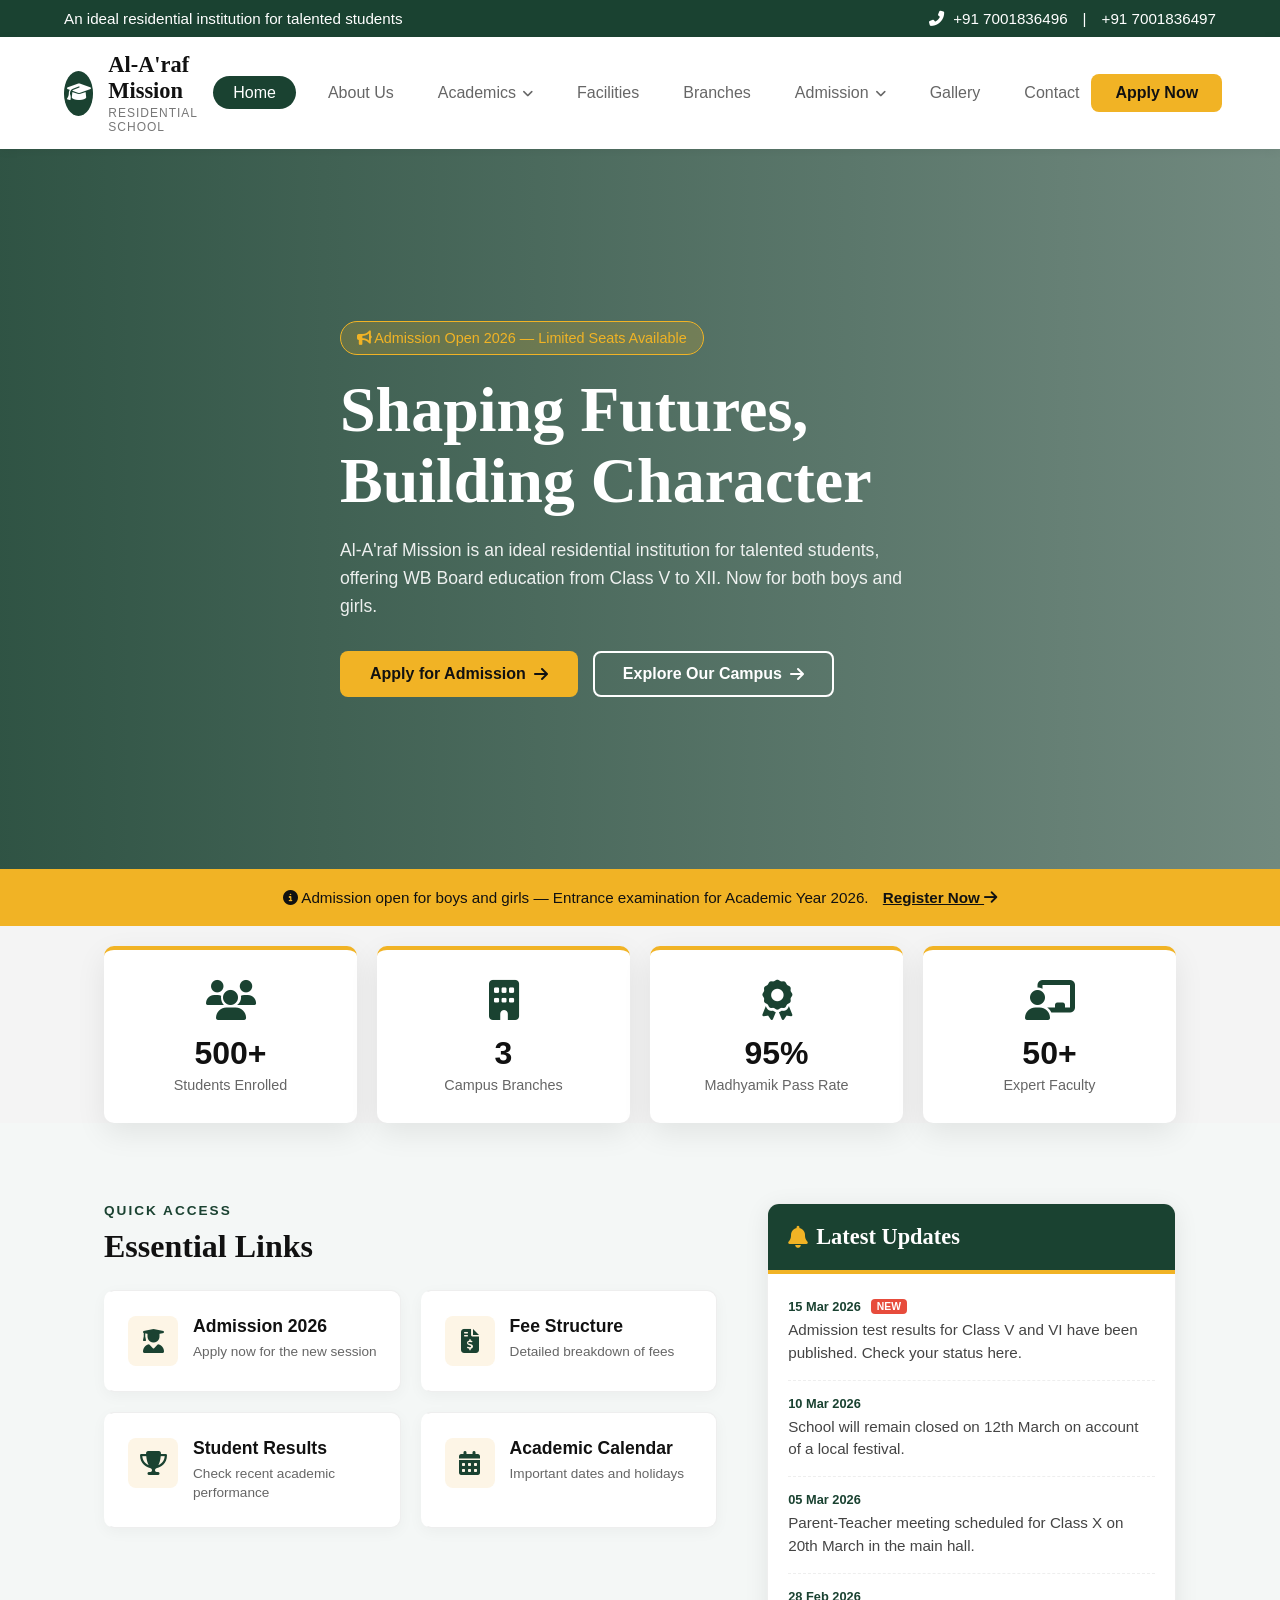
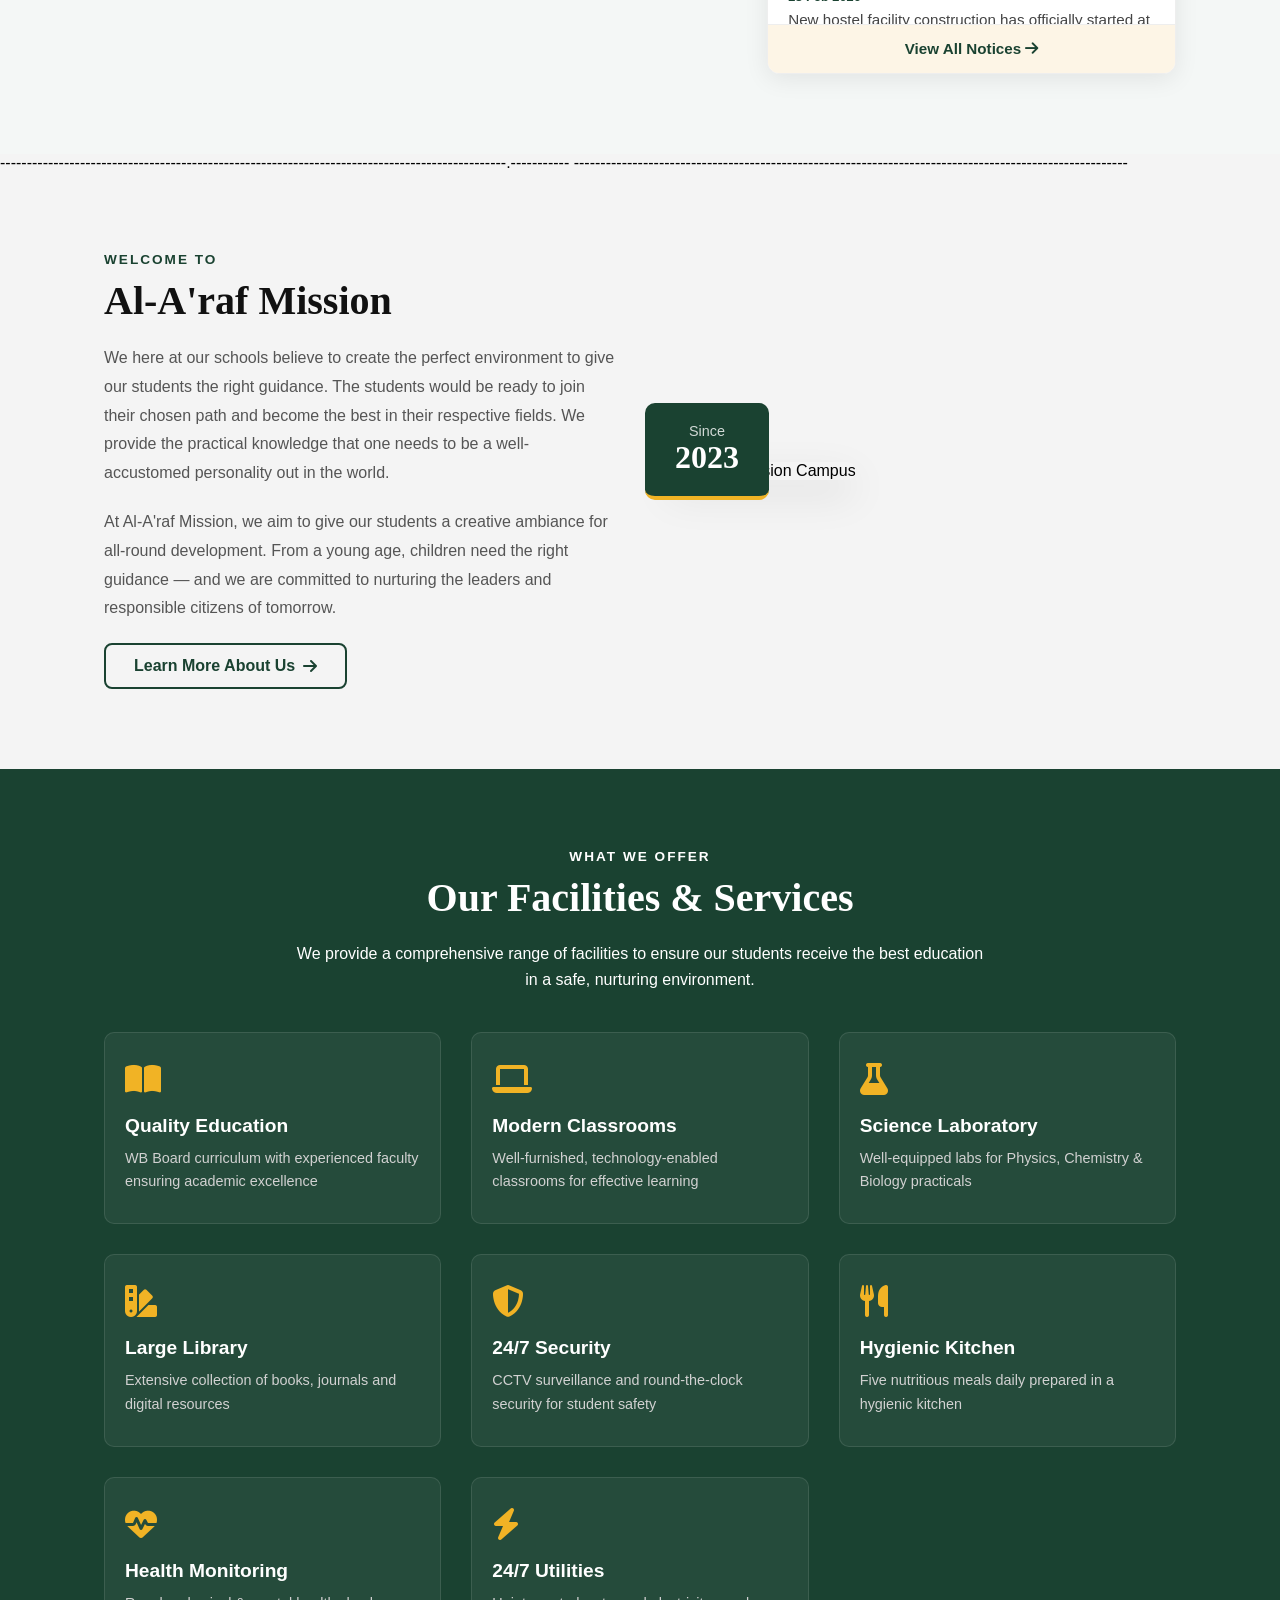
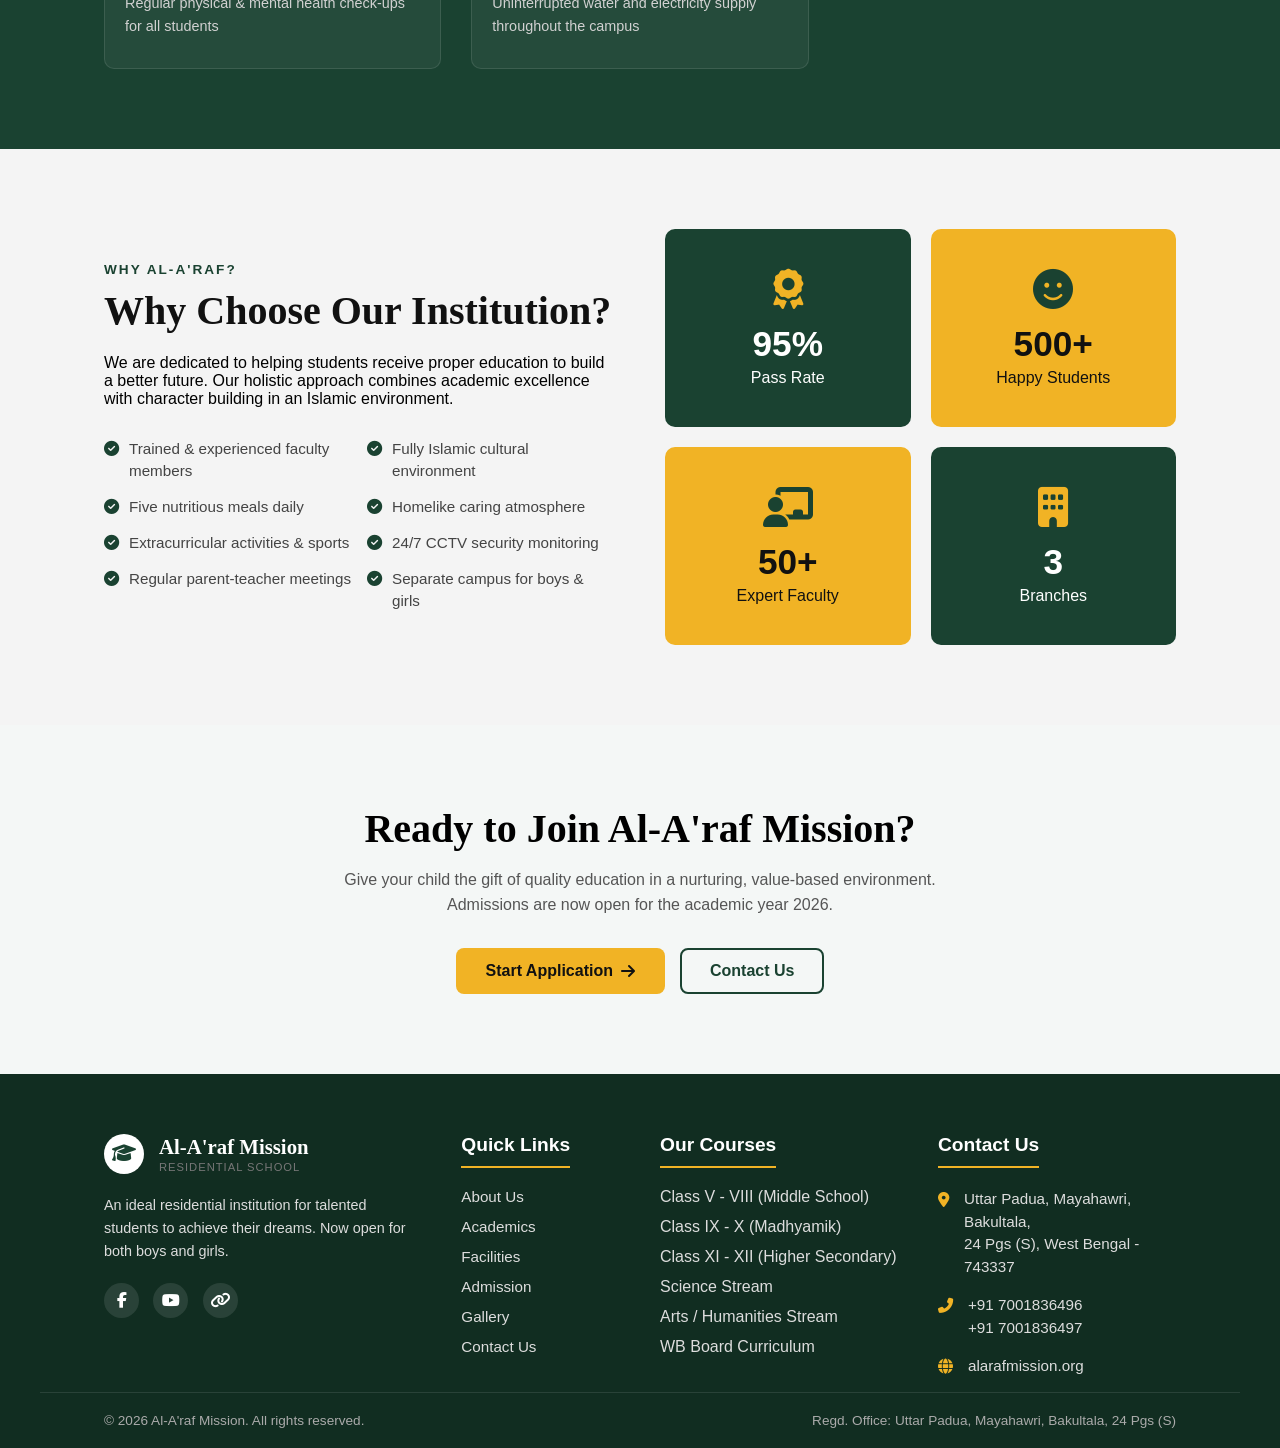
==== commit c1d9c041: "Clean up comments in index.html Removed unnecessary comment lines in index.html." ====
--- a/index.html
+++ b/index.html
@@ -155,8 +155,8 @@
                     </a>
                 </div>
             </div>
-----------------------------------------------------------------------------
-            -----------------------------------------------------
+<!-- ----------------------------------------------------------------------------
+            ----------------------------------------------------- -->
             <!-- Latest Updates Area -->
             <div class="latest-updates-area fade-up delay-2">
                 <div class="updates-box">
--- a/index_style.css
+++ b/index_style.css
@@ -1932,5 +1932,200 @@
             .payment-grid {
                 grid-template-columns: 1fr;
             }
-        }
+
+        @media screen and (max-width: 768px) {
+        .quick-links-cards {
+            grid-template-columns: 1fr;
+        }
+    }
+}
+
+/* ==========================================
+   QUICK LINKS & LATEST UPDATES STYLES
+   ========================================== */
+
+.updates-links-grid {
+    display: grid;
+    grid-template-columns: 1.5fr 1fr;
+    gap: 50px;
+    align-items: start;
+}
+
+/* Quick Links Cards */
+.quick-links-cards {
+    display: grid;
+    grid-template-columns: 1fr 1fr;
+    gap: 20px;
+    margin-top: 25px;
+}
+
+.ql-card {
+    background: #fff;
+    padding: 25px 20px;
+    border-radius: 10px;
+    text-decoration: none;
+    display: flex;
+    align-items: flex-start;
+    gap: 15px;
+    box-shadow: 0 4px 15px rgba(0,0,0,0.04);
+    border: 1px solid #eee;
+    transition: all 0.3s ease;
+    border-left: 4px solid transparent;
+}
+
+.ql-card:hover {
+    transform: translateY(-5px);
+    box-shadow: 0 10px 25px rgba(0,0,0,0.08);
+    border-left-color: #f1b325;
+}
+
+.ql-icon {
+    background: #fdf5e6;
+    color: #1a4231;
+    width: 50px;
+    height: 50px;
+    border-radius: 8px;
+    display: flex;
+    justify-content: center;
+    align-items: center;
+    font-size: 1.5rem;
+    flex-shrink: 0;
+    transition: background 0.3s ease;
+}
+
+.ql-card:hover .ql-icon {
+    background: #1a4231;
+    color: #f1b325;
+}
+
+.ql-text h3 {
+    color: #111;
+    font-size: 1.1rem;
+    margin-bottom: 5px;
+    font-family: 'Segoe UI', sans-serif;
+}
+
+.ql-text p {
+    color: #666;
+    font-size: 0.85rem;
+    line-height: 1.4;
+    margin: 0;
+}
+
+/* Latest Updates Box */
+.updates-box {
+    background: #fff;
+    border-radius: 12px;
+    overflow: hidden;
+    box-shadow: 0 5px 25px rgba(0,0,0,0.08);
+    border: 1px solid #eee;
+}
+
+.updates-header {
+    background: #1a4231;
+    color: #fff;
+    padding: 20px;
+    border-bottom: 4px solid #f1b325;
+}
+
+.updates-header h3 {
+    margin: 0;
+    font-family: Georgia, serif;
+    font-size: 1.4rem;
+    display: flex;
+    align-items: center;
+}
+
+.updates-content {
+    max-height: 350px;
+    overflow-y: auto;
+    padding: 10px 20px;
+}
+
+/* Custom Scrollbar for updates */
+.updates-content::-webkit-scrollbar { width: 6px; }
+.updates-content::-webkit-scrollbar-track { background: #f4f4f4; }
+.updates-content::-webkit-scrollbar-thumb { background: #ccc; border-radius: 4px; }
+.updates-content::-webkit-scrollbar-thumb:hover { background: #1a4231; }
+
+.update-item {
+    padding: 15px 0;
+    border-bottom: 1px dashed #eee;
+}
+
+.update-item:last-child {
+    border-bottom: none;
+}
+
+.update-date {
+    display: block;
+    font-size: 0.8rem;
+    color: #1a4231;
+    font-weight: 700;
+    margin-bottom: 5px;
+    display: flex;
+    align-items: center;
+    gap: 10px;
+}
+
+.new-badge {
+    background: #e74c3c;
+    color: white;
+    font-size: 0.65rem;
+    padding: 2px 6px;
+    border-radius: 4px;
+    animation: pulse 2s infinite;
+}
+
+@keyframes pulse {
+    0% { opacity: 1; }
+    50% { opacity: 0.6; }
+    100% { opacity: 1; }
+}
+
+.update-item a {
+    color: #444;
+    text-decoration: none;
+    font-size: 0.95rem;
+    line-height: 1.5;
+    transition: color 0.3s;
+    display: block;
+}
+
+.update-item a:hover {
+    color: #f1b325;
+}
+
+.updates-footer {
+    background: #fdf5e6;
+    padding: 15px 20px;
+    text-align: center;
+    border-top: 1px solid #eee;
+}
+
+.updates-footer a {
+    color: #1a4231;
+    text-decoration: none;
+    font-weight: bold;
+    font-size: 0.95rem;
+    transition: color 0.3s;
+}
+
+.updates-footer a:hover {
+    color: #111;
+}
+
+/* Responsive Rules for Updates & Links */
+@media screen and (max-width: 992px) {
+    .updates-links-grid {
+        grid-template-columns: 1fr;
+        gap: 40px;
+    }
+}
+
+@media screen and (max-width: 768px) {
+    .quick-links-cards {
+        grid-template-columns: 1fr;
+    }
+}
     
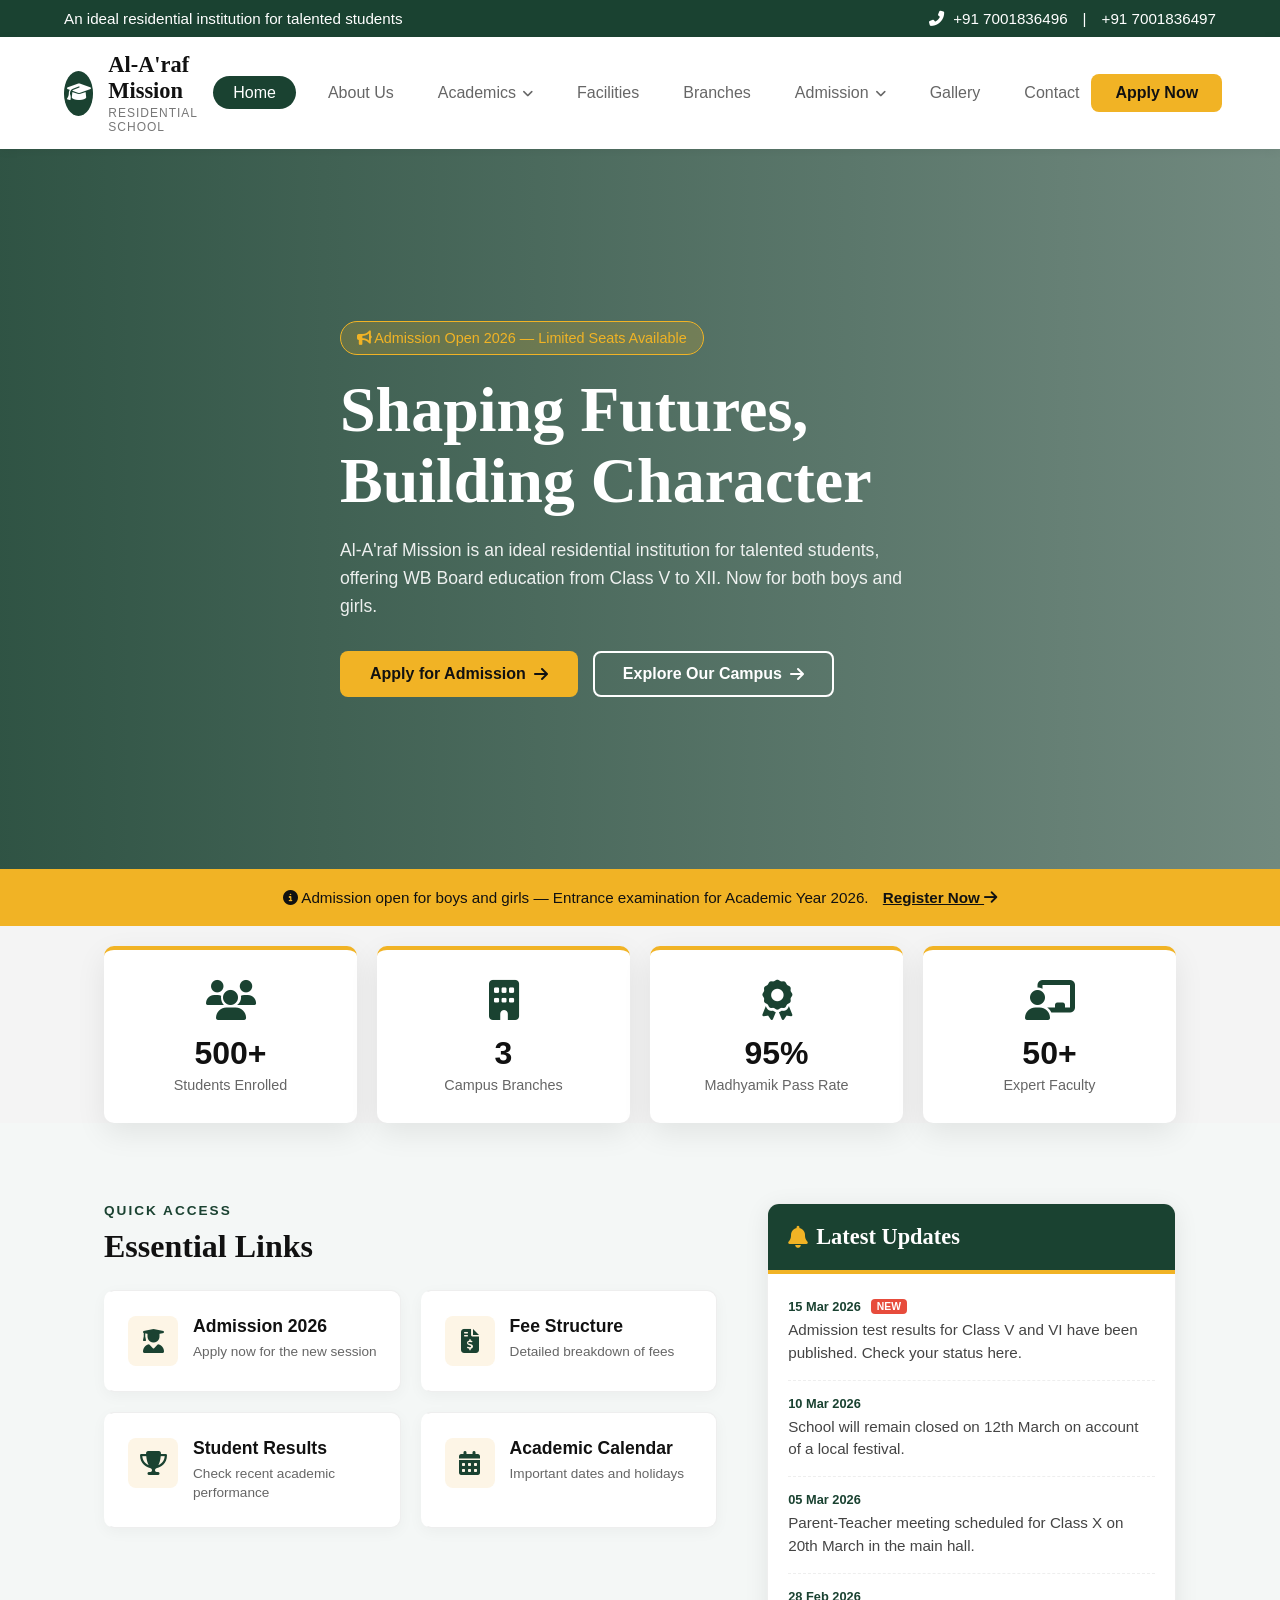
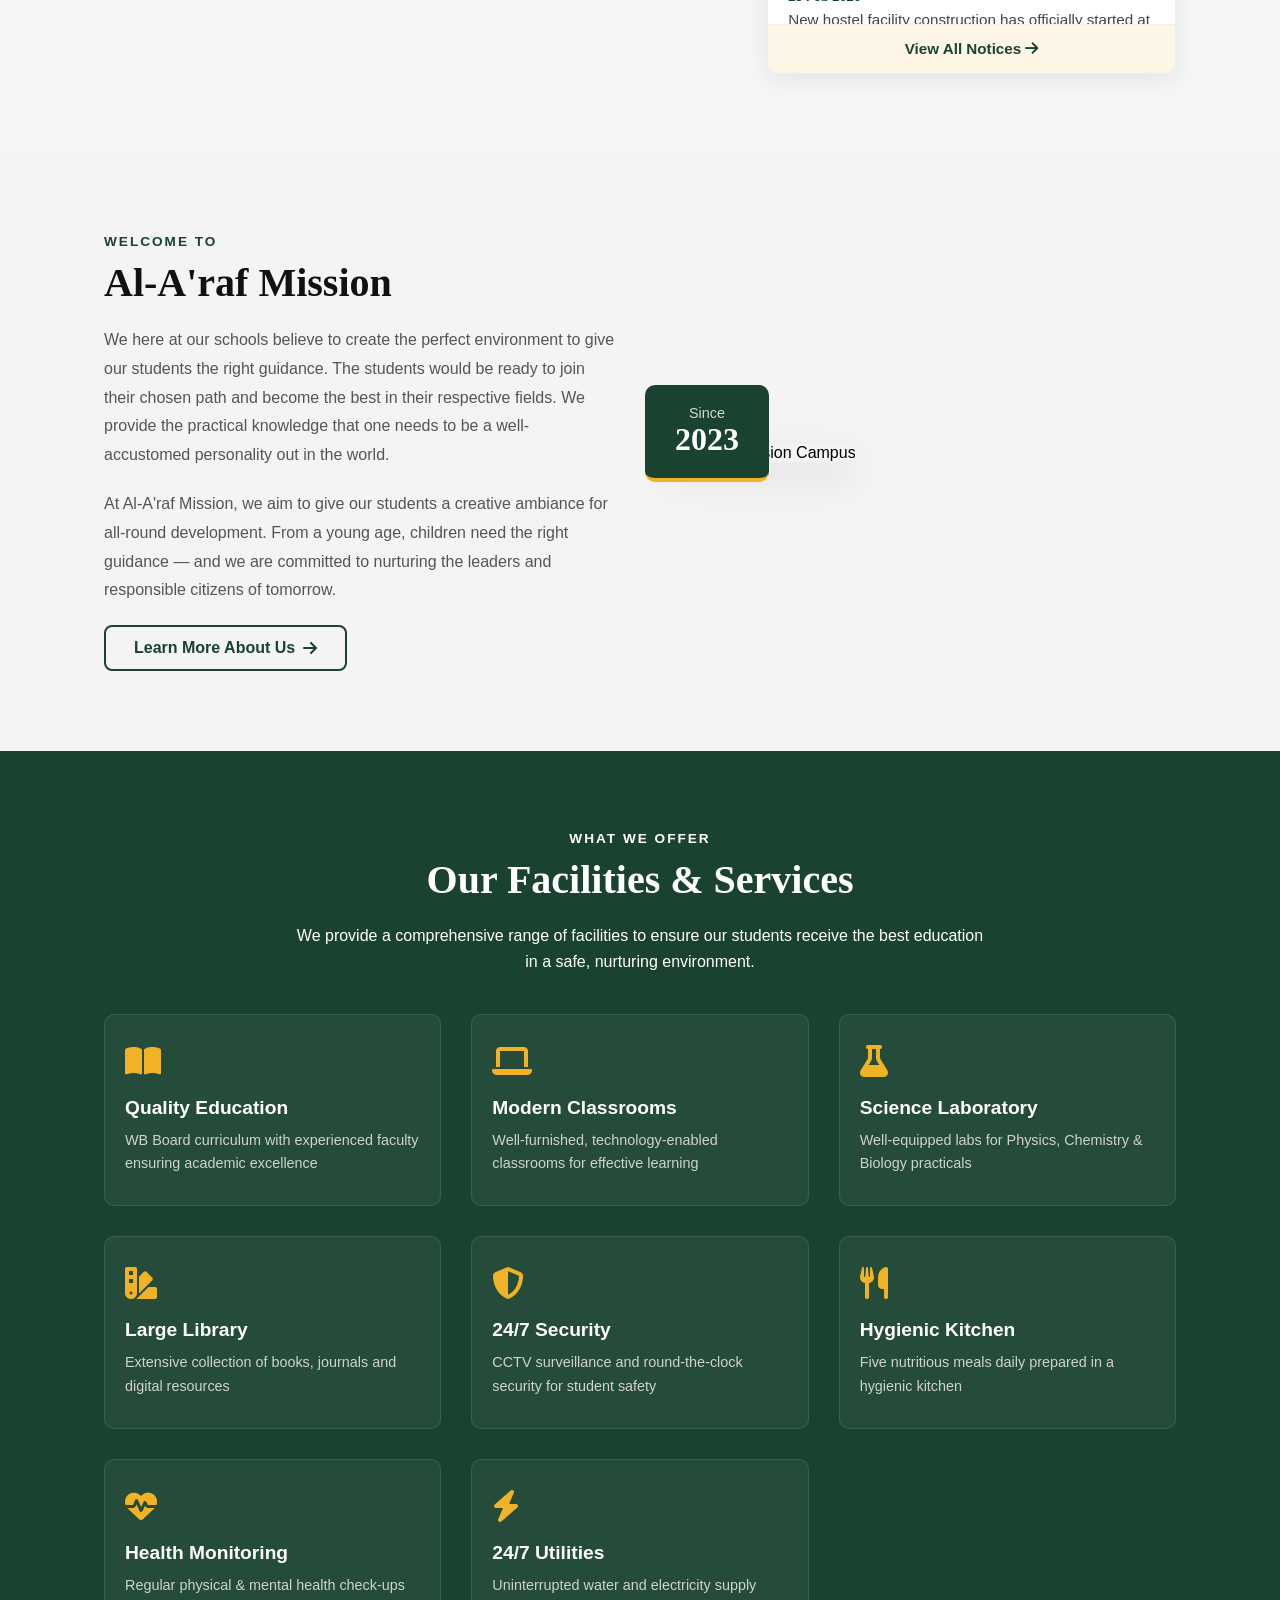
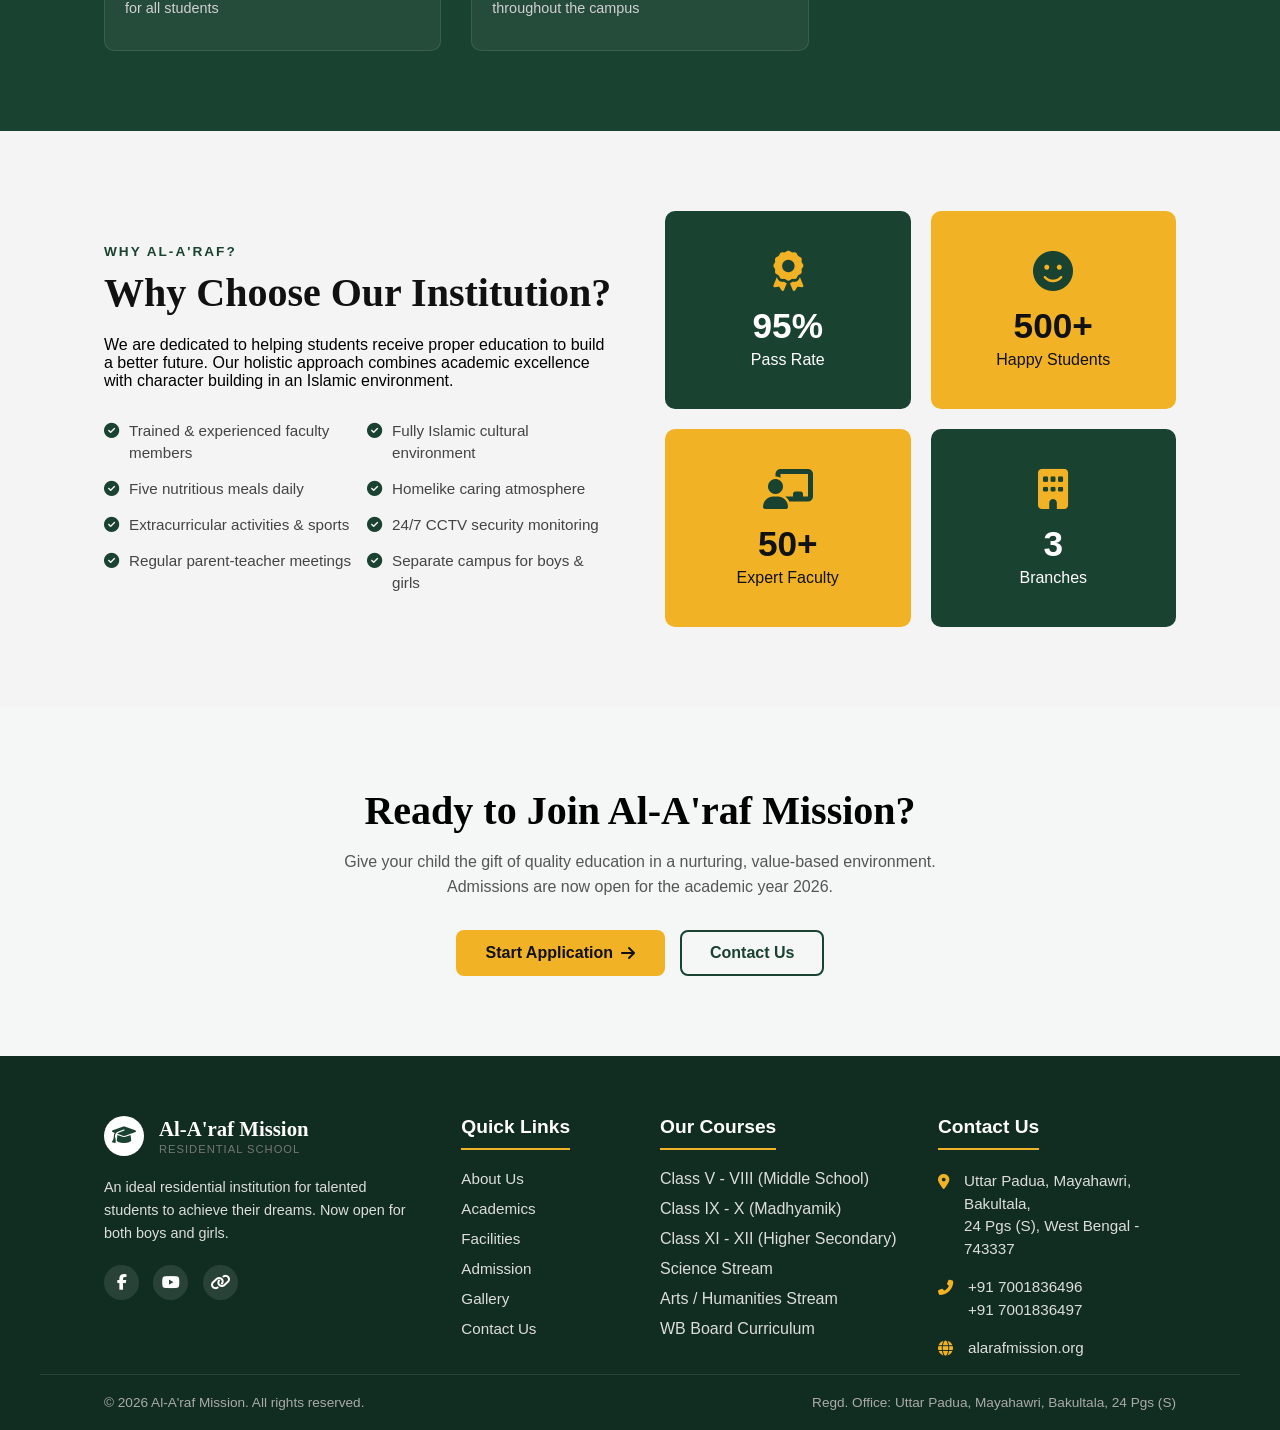
==== commit 019d11ce: "Fix comment formatting in index.html Updated comment formatting in index.html" ====
--- a/index.html
+++ b/index.html
@@ -155,8 +155,7 @@
                     </a>
                 </div>
             </div>
-<!-- ----------------------------------------------------------------------------
-            ----------------------------------------------------- -->
+
             <!-- Latest Updates Area -->
             <div class="latest-updates-area fade-up delay-2">
                 <div class="updates-box">
@@ -194,8 +193,8 @@
             
         </div>
     </section>
-    -----------------------------------------------------------------------------------------------.-----------
-    --------------------------------------------------------------------------------------------------------
+    <!-- -----------------------------------------------------------------------------------------------.-----------
+    -------------------------------------------------------------------------------------------------------- -->
 
     <section class="about-section section-padding">
         <div class="container about-grid">
